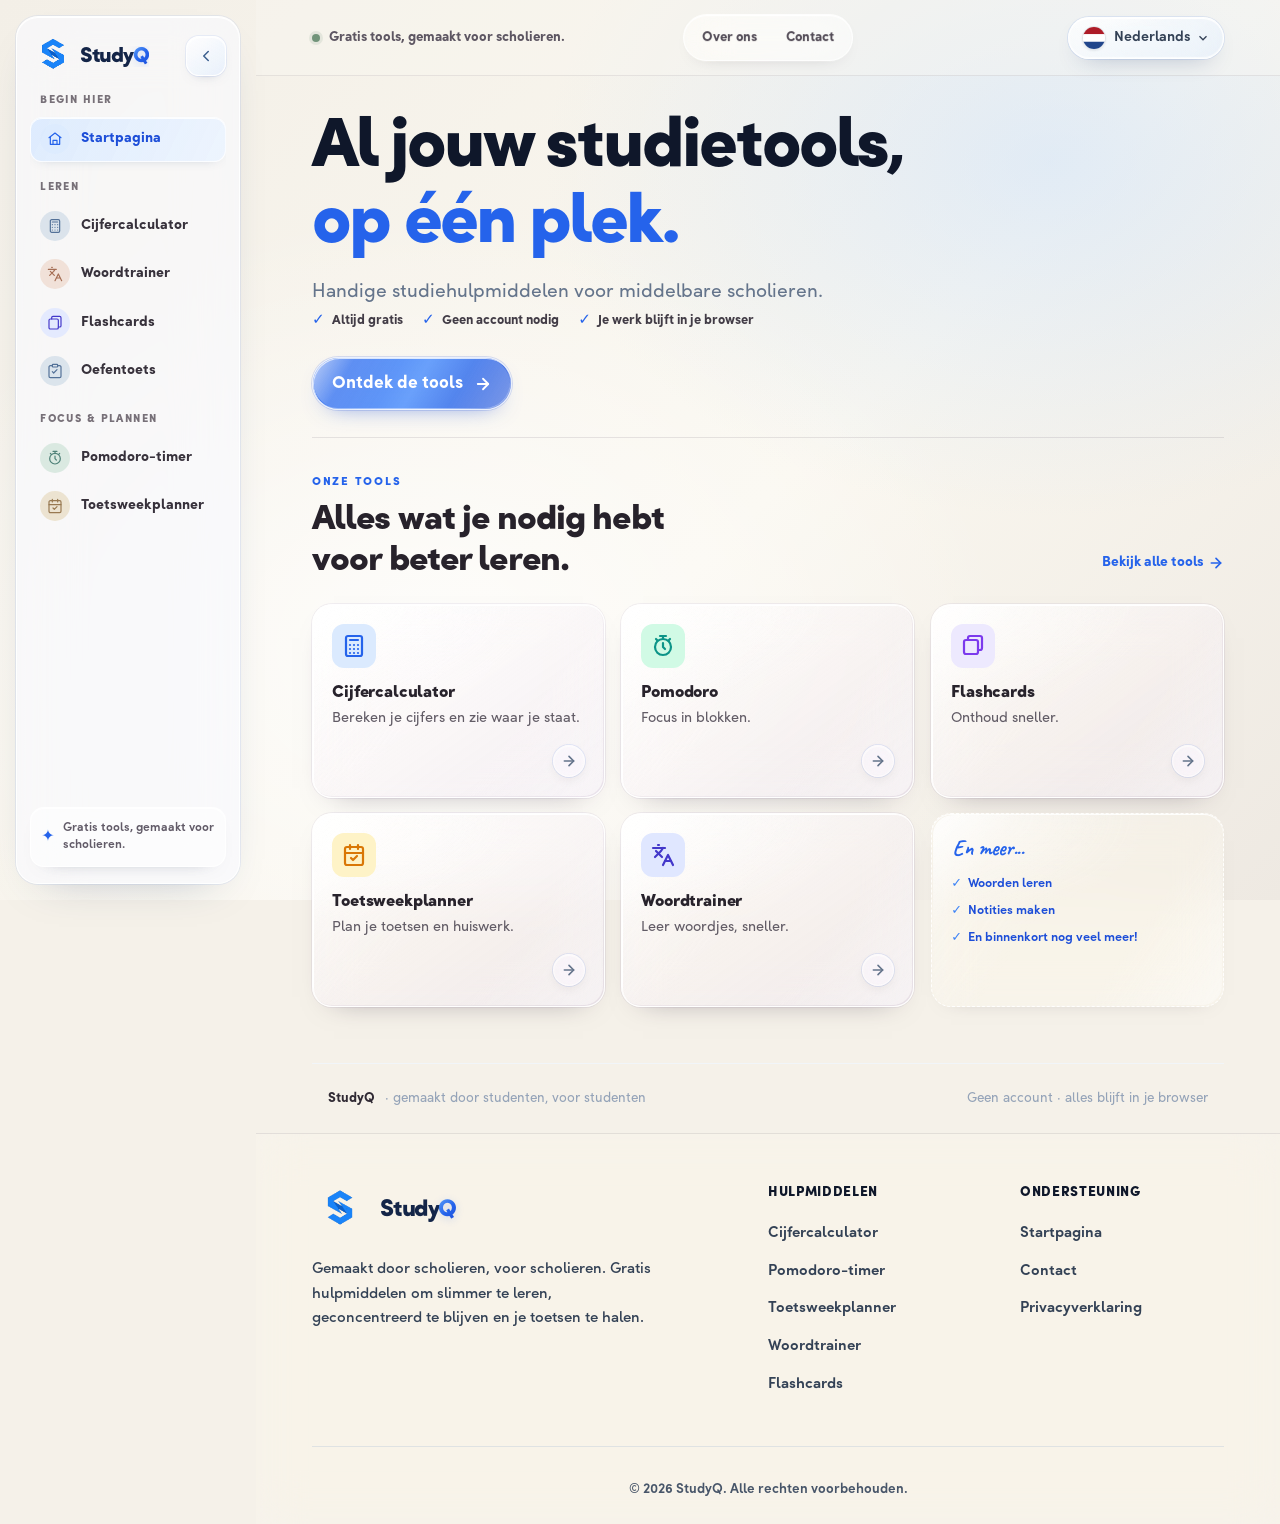
==== index.html @ 6595d3c1 "UI logo" ====
<!DOCTYPE html>
<html lang="nl">
<head>
  <script src="js/site-navigation-state.js?v=8"></script>
  <meta charset="UTF-8">
  <meta name="viewport" content="width=device-width, initial-scale=1.0">
  <title>Gratis studietools voor scholieren: cijfers, planning &amp; focus | StudyQ</title>
  <link rel="stylesheet" href="footer.css">
  <link rel="stylesheet" href="theme.css">
  <link rel="icon" type="image/png" href="favicon.png">
  <link rel="apple-touch-icon" href="favicon.png">
  <link rel="manifest" href="favicon_io/site.webmanifest">
  <meta name="description" content="Slimmer leren met gratis studietools voor middelbare scholieren: bereken je cijfers, maak een studieplanning, oefen woordjes en focus met de Pomodoro-timer.">
  <link rel="canonical" href="https://studyq-nu.vercel.app/">
  <meta property="og:type" content="website">
  <meta property="og:site_name" content="StudyQ">
  <meta property="og:title" content="Gratis studietools voor scholieren | StudyQ">
  <meta property="og:description" content="Bereken cijfers, plan toetsen, oefen woordjes en focus met gratis studietools voor middelbare scholieren.">
  <meta property="og:url" content="https://studyq-nu.vercel.app/">
  <meta property="og:image" content="https://studyq-nu.vercel.app/assets/homepage.png">
  <meta name="twitter:card" content="summary_large_image">
  <meta name="twitter:title" content="Gratis studietools voor scholieren | StudyQ">
  <meta name="twitter:description" content="Bereken cijfers, plan toetsen, oefen woordjes en focus met gratis studietools voor middelbare scholieren.">
  <meta name="twitter:image" content="https://studyq-nu.vercel.app/assets/homepage.png">
  <link rel="preconnect" href="https://fonts.googleapis.com">
  <link rel="preconnect" href="https://fonts.gstatic.com" crossorigin>
  <link href="https://fonts.googleapis.com/css2?family=Sofia+Pro:wght@400;500;600;700;800;900&family=Caveat:wght@500;600;700&display=swap" rel="stylesheet">
  <style>
    * { margin: 0; padding: 0; box-sizing: border-box; }

    :root {
      --blue-50:  #EFF6FF;
      --blue-100: #DBEAFE;
      --blue-200: #BFDBFE;
      --blue-500: #3B82F6;
      --blue-600: #2563EB;
      --blue-700: #1D4ED8;

      --teal-50:  #ECFDF5;
      --teal-100: #D1FAE5;
      --teal-600: #0D9488;

      --purple-50:  #F5F3FF;
      --purple-100: #EDE9FE;
      --purple-600: #7C3AED;

      --amber-50:  #FFFBEB;
      --amber-100: #FEF3C7;
      --amber-600: #D97706;
      
      --indigo-50: #EEF2FF;
      --indigo-100: #E0E7FF;
      --indigo-600: #4338CA;

      --slate-50:  #F8FAFC;
      --slate-100: #F1F5F9;
      --slate-200: #E2E8F0;
      --slate-300: #CBD5E1;
      --slate-400: #94A3B8;
      --slate-500: #64748B;
      --slate-600: #475569;
      --slate-700: #334155;
      --slate-800: #1E293B;
      --slate-900: #0F172A;

      --r-sm: 10px;
      --r-md: 14px;
      --r-lg: 20px;
      --r-xl: 28px;
      --r-2xl: 36px;
      --r-pill: 999px;

      --shadow-sm: 0 1px 2px rgba(15, 23, 42, 0.04), 0 1px 3px rgba(15, 23, 42, 0.06);
      --shadow-md: 0 4px 6px -1px rgba(15, 23, 42, 0.06), 0 2px 4px -1px rgba(15, 23, 42, 0.04);
      --shadow-lg: 0 10px 25px -5px rgba(15, 23, 42, 0.08), 0 4px 10px -4px rgba(15, 23, 42, 0.04);
      --shadow-xl: 0 25px 50px -12px rgba(15, 23, 42, 0.12);

      /* Enhanced Liquid Glass Variables */
      --glass-bg: rgba(255, 255, 255, 0.25);
      --glass-bg-hover: rgba(255, 255, 255, 0.45);
      --glass-border: rgba(255, 255, 255, 0.65);
      --glass-highlight: inset 0 1px 1.5px rgba(255, 255, 255, 1), inset 0 -1px 1px rgba(255, 255, 255, 0.5), inset 0 0 20px rgba(255, 255, 255, 0.15);
      --glass-shadow: 0 24px 48px -12px rgba(31, 38, 135, 0.15), 0 8px 16px -4px rgba(31, 38, 135, 0.08);
      --glass-blur: 24px;

      /* Edge definition that stays visible on light backgrounds */
      --glass-ring: 0 0 0 1px rgba(37, 99, 235, 0.10);
      --glass-ring-hover: 0 0 0 1px rgba(37, 99, 235, 0.20), 0 0 0 4px rgba(37, 99, 235, 0.06);
      /* Edge definition for dark/colored glass (blue CTA etc.) */
      --glass-ring-strong: 0 0 0 1px rgba(29, 78, 216, 0.28);
      --glass-ring-strong-hover: 0 0 0 1px rgba(29, 78, 216, 0.40), 0 0 0 4px rgba(37, 99, 235, 0.10);
      --glass-body:
        radial-gradient(130% 180% at 18% -60%, rgba(255,255,255,0.95) 0%, rgba(255,255,255,0.42) 34%, rgba(255,255,255,0) 60%),
        radial-gradient(120% 140% at 88% 120%, rgba(191,219,254,0.50) 0%, rgba(191,219,254,0) 55%),
        linear-gradient(150deg, rgba(255,255,255,0.58) 0%, rgba(239,246,255,0.36) 48%, rgba(219,234,254,0.50) 100%);
    }

    html { scroll-behavior: smooth; scroll-padding-top: 2rem; }

    /* Hidden SVG for Liquid Glass Filter */
    .liquid-glass-filter {
      position: absolute;
      width: 0;
      height: 0;
      overflow: hidden;
    }

    /* ---------- In-header navigation (Floating Glass Bar) ---------- */
    .top-nav {
      position: relative;
      display: flex;
      align-items: center;
      gap: 0.25rem;
      margin: 0 auto;
      z-index: 20;

      /* Glass Bar Styling */
      padding: 0.35rem;
      border-radius: var(--r-pill);
      isolation: isolate;
      background: var(--glass-body);
      backdrop-filter: blur(22px) saturate(200%) contrast(105%);
      -webkit-backdrop-filter: blur(22px) saturate(200%) contrast(105%);
      border: 1px solid rgba(255, 255, 255, 0.85);
      box-shadow:
        inset 0 1px 1px rgba(255, 255, 255, 1),
        inset 0 -1px 1px rgba(255, 255, 255, 0.7),
        inset 0 0 24px rgba(255, 255, 255, 0.45),
        0 10px 24px -10px rgba(31, 38, 135, 0.28),
        0 2px 6px -2px rgba(31, 38, 135, 0.10),
        var(--glass-ring);
    }

    /* Navigation Links & Drop Effect */
    .nav-link, .nav-dropbtn {
      position: relative;
      display: flex;
      align-items: center;
      gap: 0.4rem;
      color: var(--slate-700);
      font-size: 0.95rem;
      font-weight: 700;
      text-decoration: none;
      padding: 0.6rem 1.25rem;
      border-radius: var(--r-pill);
      border: none;
      background: transparent;
      font-family: inherit;
      cursor: pointer;
      transition: color 0.25s ease;
      z-index: 1;
    }

    /* The "Little Drop" Glass Effect */
    .nav-link::before, .nav-dropbtn::before {
      content: "";
      position: absolute;
      inset: 0;
      border-radius: var(--r-pill);
      background: var(--glass-bg-hover);
      backdrop-filter: blur(12px) saturate(180%);
      -webkit-backdrop-filter: blur(12px) saturate(180%);
      border: 1px solid rgba(255, 255, 255, 0.95);
      box-shadow:
        inset 0 1px 2px rgba(255, 255, 255, 1),
        0 0 0 1px rgba(37, 99, 235, 0.16),
        0 6px 16px -4px rgba(31, 38, 135, 0.14);
      opacity: 0;
      transform: scale(0.85);
      transition: opacity 0.3s ease, transform 0.3s cubic-bezier(0.34, 1.56, 0.64, 1);
      z-index: -1;
      pointer-events: none;
    }

    .nav-link:hover, .nav-dropbtn:hover, .nav-dropdown:hover .nav-dropbtn {
      color: var(--blue-700);
    }

    .nav-link:hover::before, .nav-dropbtn:hover::before, .nav-dropdown:hover .nav-dropbtn::before {
      opacity: 1;
      transform: scale(1);
    }

    .nav-dropbtn svg { width: 16px; height: 16px; transition: transform 0.2s ease; }
    .nav-dropdown:hover .nav-dropbtn svg { transform: rotate(180deg); }
    
    /* Glass Dropdown Menu */
    .nav-dropdown { position: relative; }
    
    /* Invisible bridge to cover the gap */
    .nav-dropdown::after {
      content: "";
      position: absolute;
      top: 100%;
      left: 0;
      width: 100%;
      height: 0.5rem;
      background: transparent;
      pointer-events: auto;
    }

    .nav-dropdown-content {
      position: absolute;
      top: 100%;
      left: 50%;
      z-index: 10000;
      display: flex;
      flex-direction: column;
      gap: 0.25rem;
      min-width: 200px;
      padding: 0.5rem;
      margin-top: 0;
      border: 1px solid var(--glass-border);
      border-radius: 20px;
      background: var(--glass-bg);
      backdrop-filter: blur(var(--glass-blur)) saturate(180%);
      -webkit-backdrop-filter: blur(var(--glass-blur)) saturate(180%);
      box-shadow: var(--glass-highlight), var(--glass-shadow), var(--glass-ring);
      opacity: 0;
      visibility: hidden;
      pointer-events: none;
      transform: translate(-50%, 0);
      transition: opacity 0.2s ease, visibility 0.2s ease;
    }
    .nav-dropdown:hover .nav-dropdown-content,
    .nav-dropdown:focus-within .nav-dropdown-content {
      opacity: 1;
      visibility: visible;
      pointer-events: auto;
    }
    .nav-dropdown-content a {
      position: relative;
      padding: 0.7rem 1rem;
      border-radius: var(--r-pill);
      color: var(--slate-700);
      font-size: 0.9rem;
      font-weight: 600;
      text-decoration: none;
      transition: color 0.25s ease;
      z-index: 1;
    }
    .nav-dropdown-content a::before {
      content: "";
      position: absolute;
      inset: 0;
      border-radius: var(--r-pill);
      background: var(--glass-bg-hover);
      backdrop-filter: blur(12px) saturate(180%);
      -webkit-backdrop-filter: blur(12px) saturate(180%);
      border: 1px solid rgba(255, 255, 255, 0.95);
      box-shadow:
        inset 0 1px 2px rgba(255, 255, 255, 1),
        0 0 0 1px rgba(37, 99, 235, 0.16),
        0 6px 16px -4px rgba(31, 38, 135, 0.14);
      opacity: 0;
      transform: scale(0.85);
      transition: opacity 0.3s ease, transform 0.3s cubic-bezier(0.34, 1.56, 0.64, 1);
      z-index: -1;
      pointer-events: none;
    }
    .nav-dropdown-content a:hover,
    .nav-dropdown-content a:focus-visible {
      color: var(--blue-600);
    }
    .nav-dropdown-content a:hover::before,
    .nav-dropdown-content a:focus-visible::before {
      opacity: 1;
      transform: scale(1);
    }
    @media (max-width: 768px) {
      .top-nav { display: none; }
    }

    body {
      font-family: 'Sofia Pro', system-ui, -apple-system, 'Segoe UI', Roboto, sans-serif;
      background: #F5F8FE;
      color: var(--slate-900);
      line-height: 1.6;
      -webkit-font-smoothing: antialiased;
      font-feature-settings: "cv11", "ss01";
      min-height: 100vh;
      padding: 1.25rem;
      position: relative;
      overflow-x: hidden;
    }

    .shell {
      max-width: 1320px;
      margin: 0 auto 3rem;
      position: relative;
      z-index: 1;
    }

    .page {
      background: #FFFFFF;
      border: 1px solid var(--slate-200);
      border-radius: var(--r-2xl);
      box-shadow: var(--shadow-xl);
      overflow: hidden;
      position: relative;
    }

    /* ---------- Header ---------- */
    .top-bar {
      display: flex;
      align-items: center;
      justify-content: space-between;
      gap: 1.5rem;
      padding: 1.25rem 2.5rem;
      flex-wrap: wrap;
      position: relative;
      z-index: 10;
      min-height: 72px;
    }
    .page > header.top-bar { z-index: 50; }

    /* Logo stays completely opaque and crisp */
    .brand {
      display: inline-flex;
      align-items: center;
      gap: 0.35rem;
      font-weight: 800;
      font-size: 1.35rem;
      letter-spacing: -0.03em;
      color: var(--slate-900);
      text-decoration: none;
      flex-shrink: 0;
      min-width: 0;
      order: 0;
    }
    .brand-mark {
      width: 56px;
      height: 56px;
      background: transparent;
      border: none;
      border-radius: 0;
      color: #fff;
      display: inline-flex;
      align-items: center;
      justify-content: center;
      box-shadow: none;
      overflow: visible;
      flex-shrink: 0;
      transform: none;
      transition: none;
      animation: none;
      margin-right: -10px;
    }
    .brand-mark img {
      display: block;
      width: 100%;
      height: 100%;
      object-fit: contain;
      object-position: center;
      pointer-events: none;
      user-select: none;
      transform: scale(2);
      transform-origin: center center;
      transition:
        transform 0.45s cubic-bezier(0.16, 1, 0.3, 1),
        filter 0.45s cubic-bezier(0.16, 1, 0.3, 1);
      will-change: transform;
      backface-visibility: hidden;
    }
    .brand:hover .brand-mark img {
      transform: scale(2.15) rotate(-6deg);
      filter: drop-shadow(0 6px 14px rgba(37, 99, 235, 0.35));
    }
    .brand:active .brand-mark img {
      transform: scale(2.08) rotate(-3deg);
      transition-duration: 0.16s;
    }
    .brand-name {
      color: var(--slate-900);
      white-space: nowrap;
      overflow: hidden;
      text-overflow: ellipsis;
    }
    .brand-name span { color: var(--blue-600); }

    /* Language Switcher — liquid glass */
    .language-switcher {
      position: relative;
      display: inline-flex;
      align-items: center;
      gap: 0.5rem;
      padding: 0.55rem 0.95rem 0.55rem 1.05rem;
      border-radius: var(--r-pill);
      color: var(--slate-700);
      cursor: pointer;
      font-weight: 600;
      font-size: 0.9rem;
      flex-shrink: 0;
      order: 3;
      z-index: 1;
      isolation: isolate;
      overflow: hidden;

      background: var(--glass-body);
      backdrop-filter: blur(22px) saturate(200%) contrast(105%);
      -webkit-backdrop-filter: blur(22px) saturate(200%) contrast(105%);
      border: 1px solid rgba(255, 255, 255, 0.85);
      box-shadow:
        inset 0 1px 1px rgba(255, 255, 255, 1),
        inset 0 -1px 1px rgba(255, 255, 255, 0.7),
        inset 0 0 24px rgba(255, 255, 255, 0.45),
        inset 0 -8px 16px -8px rgba(37, 99, 235, 0.18),
        0 10px 24px -10px rgba(31, 38, 135, 0.30),
        0 2px 6px -2px rgba(31, 38, 135, 0.12),
        var(--glass-ring);
      transition:
        transform 0.3s cubic-bezier(0.34, 1.56, 0.64, 1),
        box-shadow 0.3s ease,
        border-color 0.3s ease,
        color 0.25s ease;
    }

    /* travelling specular sheen — the "liquid" part */
    .language-switcher::after {
      content: "";
      position: absolute;
      inset: -50% -25%;
      z-index: -1;
      border-radius: inherit;
      background: linear-gradient(115deg,
        rgba(255,255,255,0) 36%,
        rgba(255,255,255,0.65) 48%,
        rgba(255,255,255,0) 60%);
      transform: translateX(-55%);
      opacity: 0;
      pointer-events: none;
      transition: opacity 0.35s ease, transform 0.85s cubic-bezier(0.22, 1, 0.36, 1);
    }

    .language-switcher:hover,
    .language-switcher:focus-within {
      color: var(--blue-700);
      transform: translateY(-1px) scale(1.015);
      border-color: rgba(255, 255, 255, 1);
      box-shadow:
        inset 0 1px 1.5px rgba(255, 255, 255, 1),
        inset 0 -1px 1px rgba(255, 255, 255, 0.8),
        inset 0 0 28px rgba(255, 255, 255, 0.6),
        inset 0 -10px 18px -8px rgba(37, 99, 235, 0.22),
        0 16px 32px -12px rgba(31, 38, 135, 0.35),
        0 4px 10px -2px rgba(31, 38, 135, 0.14),
        var(--glass-ring-hover);
    }

    .language-switcher:hover::after,
    .language-switcher:focus-within::after {
      opacity: 1;
      transform: translateX(55%);
    }

    .language-switcher svg { width: 16px; height: 16px; stroke-width: 2.2; flex-shrink: 0; }
    .language-switcher .chevron { width: 14px; height: 14px; }
    .language-switcher span { pointer-events: none; white-space: nowrap; }
    .language-switcher select {
      position: absolute;
      inset: 0;
      width: 100%;
      height: 100%;
      opacity: 0;
      appearance: none;
      border: 0;
      background: transparent;
      cursor: pointer;
      font: inherit;
      z-index: 2;
    }

    /* Tablet */
    @media (max-width: 900px) {
      .top-bar { padding: 1rem 1.5rem; }
      .brand-mark { width: 50px; height: 50px; }
      .brand { gap: 0.3rem; }
      .brand-mark { margin-right: -8px; }
    }

    /* Phone */
    @media (max-width: 560px) {
      .top-bar { padding: 0.9rem 1.1rem; gap: 0.5rem; }
      .brand { font-size: 1.1rem; gap: 0.25rem; }
      .brand-mark { width: 44px; height: 44px; margin-right: -6px; }
      .language-switcher { padding: 0.5rem 0.75rem; font-size: 0.85rem; }
    }

    /* ---------- HERO ---------- */
    .hero {
      position: relative;
      padding: 2.5rem 4rem 3rem; 
      overflow: hidden;
      background: transparent;
    }

    .hero-inner {
      position: relative;
      z-index: 1;
      display: grid;
      grid-template-columns: minmax(0, 0.9fr) minmax(0, 1.1fr);
      gap: 1rem;
      align-items: center;
    }

    .hero-content { max-width: 620px; min-width: 0; position: relative; z-index: 2; }
    .hero-visual { min-width: 0; }

    .hero-annotation-left {
      font-family: 'Caveat', cursive;
      font-size: 1.45rem;
      font-weight: 600;
      color: var(--blue-600);
      line-height: 1.15;
      margin-bottom: 1rem;
      display: flex;
      align-items: flex-start;
      gap: 0.6rem;
    }
    .hero-annotation-left .arrow {
      width: 32px;
      height: 32px;
      stroke: var(--blue-600);
      stroke-width: 2;
      fill: none;
      margin-top: 0.2rem;
      flex-shrink: 0;
    }

    .hero h1 {
      font-size: clamp(2.5rem, 4.5vw, 3.8rem);
      font-weight: 900;
      line-height: 1.05;
      letter-spacing: -0.045em;
      color: var(--slate-900);
      margin-bottom: 1.2rem;
    }
    .hero h1 .line { display: block; }
    .hero h1 .accent { color: var(--blue-600); }

    .hero-subtitle {
      font-size: 1.1rem;
      color: var(--slate-500);
      font-weight: 500;
      max-width: 480px;
      margin-bottom: 2rem;
      line-height: 1.5;
    }

    /* Hero CTA Glass */
    .hero-cta {
      display: inline-flex;
      align-items: center;
      gap: 0.6rem;
      background: rgba(37, 99, 235, 0.8);
      backdrop-filter: blur(var(--glass-blur)) saturate(180%);
      -webkit-backdrop-filter: blur(var(--glass-blur)) saturate(180%);
      color: #fff;
      font-weight: 700;
      font-size: 1.05rem;
      padding: 0.9rem 1.8rem;
      border-radius: var(--r-pill);
      text-decoration: none;
      border: 1px solid rgba(255, 255, 255, 0.5);
      cursor: pointer;
      box-shadow:
        inset 0 1px 1px rgba(255, 255, 255, 0.6),
        0 8px 24px rgba(37, 99, 235, 0.3),
        var(--glass-ring-strong);
      transition: all 0.2s ease;
      font-family: inherit;
    }
    .hero-cta:hover {
      background: rgba(29, 78, 216, 0.95);
      transform: translateY(-2px);
      box-shadow:
        inset 0 1px 1px rgba(255, 255, 255, 0.7),
        0 12px 32px rgba(37, 99, 235, 0.4),
        var(--glass-ring-strong-hover);
    }
    .hero-cta svg { width: 18px; height: 18px; stroke-width: 2.4; }

    /* Hero Visual (Laptop Image & Floating Cards) */
    .hero-visual {
      position: relative;
      display: flex;
      justify-content: center;
      align-items: center;
      min-height: 640px;
      z-index: 1;
    }

    /* Main Illustration - Untouched */
    .hero-main-image {
      position: relative;
      z-index: 1;
      width: 140%;
      max-width: 1000px;
      height: auto;
      object-fit: contain;
      filter: drop-shadow(0 30px 60px rgba(37,99,235,0.15));
    }

    /* Floating Cards Animation */
    @keyframes floatCard {
      0%, 100% { transform: translateY(0); }
      50% { transform: translateY(-12px); }
    }

    .float-wrapper {
      position: absolute;
      z-index: 5;
      animation: floatCard 6s ease-in-out infinite;
      will-change: transform;
    }
    
    .float-wrapper.calc { animation-delay: 0s; left: 2%; top: 0%; }
    .float-wrapper.word { animation-delay: 1.5s; left: -12%; top: 45%; }
    .float-wrapper.pomo { animation-delay: 3s; right: -10%; top: 12%; }
    .float-wrapper.cards { animation-delay: 4.5s; right: -10%; top: 48%; }
    .float-wrapper.planner { animation-delay: 6s; right: 5%; bottom: 8%; }

    /* FLOATING CARDS: Liquid Glass Effect */
    .hero-tool-float {
      position: relative;
      padding: 1rem 1.5rem;
      min-width: 240px;
      border: 1px solid var(--glass-border);
      border-radius: 24px;
      background: var(--glass-bg);
      backdrop-filter: blur(var(--glass-blur)) saturate(180%);
      -webkit-backdrop-filter: blur(var(--glass-blur)) saturate(180%);
      --glow-color: transparent;
      box-shadow: 
        0 0 30px var(--glow-color),
        var(--glass-highlight), 
        var(--glass-shadow), 
        var(--glass-ring);
      color: var(--slate-900);
      font-size: 1.05rem;
      font-weight: 700;
      display: flex;
      align-items: center;
      gap: 0.85rem;
      transition: transform 0.4s cubic-bezier(0.34, 1.56, 0.64, 1), box-shadow 0.4s ease, background 0.4s ease;
    }

    .float-wrapper:hover .hero-tool-float {
      transform: translateY(-8px) scale(1.02);
      background: var(--glass-bg-hover);
      box-shadow:
        0 0 50px var(--glow-color),
        inset 0 1px 1.5px rgba(255, 255, 255, 1),
        0 24px 48px rgba(31, 38, 135, 0.2),
        0 8px 20px rgba(31, 38, 135, 0.1),
        var(--glass-ring-hover);
    }

    .hero-tool-float .icon-box {
      width: 46px; height: 46px;
      border-radius: 14px;
      display: flex; align-items: center; justify-content: center;
      flex-shrink: 0;
    }
    .hero-tool-float .icon-box svg { width: 24px; height: 24px; }
    
    .hero-tool-float .text-wrap { display: flex; flex-direction: column; min-width: 0; }
    .hero-tool-float small { display:block; margin-top:.2rem; color:var(--slate-500); font-size:.85rem; font-weight:500; line-height: 1.2; }

    .hero-tool-float.calc { --glow-color: rgba(59, 130, 246, 0.35); }
    .hero-tool-float.word { --glow-color: rgba(67, 56, 202, 0.35); }
    .hero-tool-float.pomo { --glow-color: rgba(13, 148, 136, 0.35); }
    .hero-tool-float.cards { --glow-color: rgba(124, 58, 237, 0.35); }
    .hero-tool-float.planner { --glow-color: rgba(217, 119, 6, 0.35); }

    .hero-tool-float.calc .icon-box { background: var(--blue-100); color: var(--blue-600); }
    .hero-tool-float.word .icon-box { background: var(--indigo-100); color: var(--indigo-600); }
    .hero-tool-float.pomo .icon-box { background: var(--teal-100); color: var(--teal-600); }
    .hero-tool-float.cards .icon-box { background: var(--purple-100); color: var(--purple-600); }
    .hero-tool-float.planner .icon-box { background: var(--amber-100); color: var(--amber-600); }

    /* Decorative lines */
    .deco-lines {
      position: absolute;
      z-index: 2;
    }
    .deco-lines.top-left {
      top: 2%;
      left: 2%;
      width: 40px; height: 40px;
    }
    .deco-lines.bottom-right {
      bottom: 8%;
      right: -2%;
      width: 40px; height: 40px;
    }

    .hero-annotation-right {
      position: absolute;
      top: -6%;
      right: 22%;
      font-family: 'Caveat', cursive;
      font-size: 1.4rem;
      font-weight: 600;
      color: var(--blue-600);
      line-height: 1.15;
      text-align: center;
      transform: rotate(-3deg);
      pointer-events: none;
      z-index: 3;
    }
    .hero-annotation-right .swipe {
      display: block;
      width: 40px;
      height: 16px;
      stroke: var(--blue-600);
      stroke-width: 2;
      fill: none;
      margin: 0.2rem auto 0;
    }

    /* ---------- Tools Section ---------- */
    .tools-section {
      padding: 2.5rem 4rem 3rem;
      position: relative;
    }
    .tools-section::before {
      content: "";
      position: absolute;
      top: 0; left: 4rem; right: 4rem;
      height: 1px;
      background: var(--slate-100);
    }

    .section-head {
      display: flex;
      align-items: flex-end;
      justify-content: space-between;
      margin-bottom: 2rem;
    }
    .section-title-wrap { max-width: 560px; }
    
    .eyebrow {
      display: inline-block;
      font-size: 0.85rem;
      font-weight: 800;
      letter-spacing: 0.08em;
      text-transform: uppercase;
      color: var(--blue-600);
      margin-bottom: 0.6rem;
    }
    .section-head h2 {
      font-size: clamp(1.8rem, 3.5vw, 2.5rem);
      font-weight: 800;
      line-height: 1.15;
      letter-spacing: -0.035em;
      color: var(--slate-900);
    }
    
    .view-all-link {
      font-size: 0.95rem;
      font-weight: 700;
      color: var(--blue-600);
      text-decoration: none;
      display: inline-flex;
      align-items: center;
      gap: 0.25rem;
      margin-bottom: 0.5rem;
      transition: transform 0.2s ease;
    }
    .view-all-link:hover { transform: translateX(4px); }

    /* Tool Grid Cards Glass */
    .tool-grid {
      display: grid;
      grid-template-columns: repeat(6, 1fr);
      gap: 1.25rem;
    }

    .tool-card {
      background: var(--glass-bg);
      border: 1px solid var(--glass-border);
      border-radius: var(--r-lg);
      padding: 1.25rem 1.15rem;
      display: flex;
      flex-direction: column;
      text-decoration: none;
      color: inherit;
      transition: all 0.25s ease;
      box-shadow: var(--glass-highlight), var(--glass-shadow), var(--glass-ring);
      min-height: 180px;
      outline: none;
      backdrop-filter: blur(var(--glass-blur)) saturate(180%);
      -webkit-backdrop-filter: blur(var(--glass-blur)) saturate(180%);
    }
    .tool-card:hover, .tool-card:focus-visible {
      transform: translateY(-4px);
      border-color: rgba(255, 255, 255, 1);
      background: var(--glass-bg-hover);
      box-shadow:
        inset 0 1px 1.5px rgba(255, 255, 255, 1),
        var(--shadow-lg),
        var(--glass-ring-hover);
    }

    /* Liquid lens finish, limited to the homepage tools chooser and its CTA. */
    .tool-grid .tool-card {
      position: relative;
      isolation: isolate;
      overflow: hidden;
      background: linear-gradient(145deg, rgba(255,255,255,.53), rgba(239,246,255,.27) 52%, rgba(219,234,254,.4)) !important;
      border: 1px solid rgba(255,255,255,.99);
      -webkit-backdrop-filter: blur(30px) saturate(230%) contrast(112%);
      backdrop-filter: blur(30px) saturate(230%) contrast(112%);
      box-shadow: inset 2px -2px 1px -1px rgba(255,255,255,1), inset -2px 2px 1px -1px rgba(255,255,255,.98), inset 6px -6px 1px -6px rgba(255,255,255,.84), inset -6px 6px 1px -6px rgba(255,255,255,.84), inset 0 0 2px rgba(31,58,110,.16), 0 14px 30px -16px rgba(31,58,110,.32), 0 0 0 1px rgba(37,99,235,.12);
      transition: transform .42s cubic-bezier(.22, 1, .36, 1), box-shadow .42s cubic-bezier(.22, 1, .36, 1), border-color .32s ease !important;
    }
    .tool-grid .tool-card::before {
      content: "";
      position: absolute;
      z-index: 0;
      inset: 1px;
      border-radius: inherit;
      pointer-events: none;
      background: linear-gradient(125deg, rgba(255,255,255,.88), rgba(255,255,255,.12) 18%, transparent 34%, transparent 68%, rgba(255,255,255,.62)), radial-gradient(120% 100% at 10% 0%, rgba(255,255,255,.62), transparent 50%);
    }
    .tool-grid .tool-card > * { position: relative; z-index: 1; }
    .tool-grid .tool-card:hover, .tool-grid .tool-card:focus-visible {
      transform: translateY(-4px) scale(1.012);
      border-color: rgba(255,255,255,1);
      box-shadow: inset 2px -2px 1px -1px #fff, inset -2px 2px 1px -1px #fff, inset 6px -6px 1px -6px rgba(255,255,255,.98), inset -6px 6px 1px -6px rgba(255,255,255,.98), 0 24px 40px -18px rgba(31,58,110,.42), 0 0 0 1px rgba(37,99,235,.2), 0 0 34px -10px rgba(96,165,250,.4);
    }
    .hero-cta {
      position: relative;
      isolation: isolate;
      overflow: hidden;
      background: linear-gradient(120deg, rgba(37,99,235,.88), rgba(64,135,255,.74) 52%, rgba(29,78,216,.9));
      -webkit-backdrop-filter: blur(20px) saturate(210%);
      backdrop-filter: blur(20px) saturate(210%);
      border: 1px solid rgba(255,255,255,.72);
      box-shadow: inset 2px -2px 1px -1px rgba(255,255,255,.78), inset -2px 2px 1px -1px rgba(255,255,255,.68), inset 0 0 0 1px rgba(255,255,255,.12), 0 12px 26px -10px rgba(37,99,235,.42), 0 0 0 1px rgba(29,78,216,.18);
      transition: transform .38s cubic-bezier(.22, 1, .36, 1), box-shadow .38s cubic-bezier(.22, 1, .36, 1), background .38s ease;
    }
    .hero-cta::before {
      content: "";
      position: absolute;
      z-index: 0;
      inset: 1px;
      border-radius: inherit;
      pointer-events: none;
      background: linear-gradient(120deg, rgba(255,255,255,.72), rgba(255,255,255,.12) 18%, transparent 40%, transparent 72%, rgba(255,255,255,.4));
      opacity: .9;
    }
    .hero-cta > * { position: relative; z-index: 1; }
    .hero-cta:hover {
      transform: none;
      background: linear-gradient(120deg, rgba(48,112,240,.92), rgba(78,147,255,.82) 52%, rgba(38,91,226,.94));
      box-shadow: inset 2px -2px 1px -1px rgba(255,255,255,.98), inset -2px 2px 1px -1px rgba(255,255,255,.92), 0 14px 30px -10px rgba(37,99,235,.48), 0 0 28px -8px rgba(96,165,250,.44);
    }

    .tool-icon {
      width: 44px;
      height: 44px;
      border-radius: 12px;
      display: inline-flex;
      align-items: center;
      justify-content: center;
      margin-bottom: 0.85rem;
    }
    .tool-icon svg { width: 24px; height: 24px; stroke-width: 2.2; }

    .tool-card.blue .tool-icon { background: var(--blue-100); color: var(--blue-600); }
    .tool-card.teal .tool-icon { background: var(--teal-100); color: var(--teal-600); }
    .tool-card.purple .tool-icon { background: var(--purple-100); color: var(--purple-600); }
    .tool-card.amber .tool-icon { background: var(--amber-100); color: var(--amber-600); }
    .tool-card.rose .tool-icon { background: #FFE4E6; color: #E11D48; }
    .tool-card.indigo .tool-icon { background: var(--indigo-100); color: var(--indigo-600); }

    .tool-card h3 {
      font-size: 0.95rem;
      font-weight: 800;
      letter-spacing: -0.01em;
      color: var(--slate-900);
      margin-bottom: 0.35rem;
      line-height: 1.3;
    }
    .tool-card p {
      font-size: 0.8rem;
      color: var(--slate-500);
      line-height: 1.4;
      margin-bottom: 1rem;
    }

    .tool-footer {
      margin-top: auto;
      display: flex;
      align-items: center;
      justify-content: flex-end;
    }

    /* Tool Arrow Glass */
    .tool-arrow {
      width: 32px;
      height: 32px;
      border-radius: 50%;
      display: flex;
      align-items: center;
      justify-content: center;
      color: var(--slate-500);
      background: rgba(255, 255, 255, 0.3);
      backdrop-filter: blur(8px) saturate(180%);
      -webkit-backdrop-filter: blur(8px) saturate(180%);
      border: 1px solid rgba(255, 255, 255, 0.5);
      box-shadow:
        inset 0 1px 1px rgba(255, 255, 255, 0.6),
        0 4px 10px rgba(0,0,0,0.05),
        var(--glass-ring);
      transition: all 0.3s cubic-bezier(0.34, 1.56, 0.64, 1);
    }
    .tool-arrow svg { width: 16px; height: 16px; stroke-width: 2.4; }
    
    .tool-card.blue:hover .tool-arrow { color: var(--blue-600); background: rgba(255,255,255,0.9); transform: translateX(3px); }
    .tool-card.teal:hover .tool-arrow { color: var(--teal-600); background: rgba(255,255,255,0.9); transform: translateX(3px); }
    .tool-card.purple:hover .tool-arrow { color: var(--purple-600); background: rgba(255,255,255,0.9); transform: translateX(3px); }
    .tool-card.amber:hover .tool-arrow { color: var(--amber-600); background: rgba(255,255,255,0.9); transform: translateX(3px); }
    .tool-card.rose:hover .tool-arrow { color: #E11D48; background: rgba(255,255,255,0.9); transform: translateX(3px); }
    .tool-card.indigo:hover .tool-arrow { color: var(--indigo-600); background: rgba(255,255,255,0.9); transform: translateX(3px); }

    /* "And More" Card */
    .tool-card.more-card {
      background: rgba(239, 246, 255, 0.5);
      border-color: rgba(191, 219, 254, 0.7);
      justify-content: flex-start;
    }
    .tool-card.more-card h3 {
      font-family: 'Caveat', cursive;
      font-size: 1.4rem;
      color: var(--blue-600);
      margin-bottom: 0.75rem;
      display: flex;
      align-items: center;
      justify-content: space-between;
    }
    .more-list {
      list-style: none;
      display: flex;
      flex-direction: column;
      gap: 0.4rem;
    }
    .more-list li {
      font-size: 0.8rem;
      color: var(--blue-700);
      font-weight: 600;
      display: flex;
      align-items: flex-start;
      gap: 0.4rem;
    }
    .more-list li::before {
      content: "✓";
      color: var(--blue-500);
      font-weight: 800;
    }

    /* ---------- Footer ---------- */
    .footer {
      padding: 1.25rem 2.5rem;
      border-top: 1px solid var(--slate-100);
      display: flex;
      align-items: center;
      justify-content: space-between;
      flex-wrap: wrap;
      gap: 1rem;
      font-size: 0.85rem;
      color: var(--slate-500);
    }
    .footer-left { display: inline-flex; align-items: center; gap: 0.6rem; }
    .footer-left strong { color: var(--slate-700); font-weight: 700; }
    .footer-right { display: inline-flex; align-items: center; gap: 1.25rem; }

    /* FOOTER LINKS: Pill Hover Effect */
    .footer-right a {
      position: relative;
      color: var(--slate-500);
      text-decoration: none;
      font-weight: 600;
      padding: 0.3rem 0.6rem;
      border-radius: var(--r-pill);
      transition: color 0.25s ease;
      z-index: 1;
    }
    .footer-right a::before {
      content: "";
      position: absolute;
      inset: 0;
      border-radius: var(--r-pill);
      background: var(--glass-bg-hover);
      backdrop-filter: blur(8px) saturate(180%);
      -webkit-backdrop-filter: blur(8px) saturate(180%);
      border: 1px solid rgba(255, 255, 255, 0.95);
      box-shadow:
        inset 0 1px 2px rgba(255, 255, 255, 1),
        0 0 0 1px rgba(37, 99, 235, 0.16),
        0 4px 12px rgba(31, 38, 135, 0.10);
      opacity: 0;
      transform: scale(0.85);
      transition: opacity 0.3s ease, transform 0.3s cubic-bezier(0.34, 1.56, 0.64, 1);
      z-index: -1;
      pointer-events: none;
    }
    .footer-right a:hover {
      color: var(--blue-700);
    }
    .footer-right a:hover::before {
      opacity: 1;
      transform: scale(1);
    }

    /* GLOBAL FOOTER: Pill hover effect for links */
    .site-footer .footer-col a {
      position: relative;
      display: inline-block;
      width: fit-content;
      transition: color 0.25s ease;
      z-index: 1;
    }
    .site-footer .footer-col a::before {
      content: "";
      position: absolute;
      inset: -0.35rem -0.85rem;
      border-radius: var(--r-pill);
      background: var(--glass-bg-hover);
      backdrop-filter: blur(12px) saturate(180%);
      -webkit-backdrop-filter: blur(12px) saturate(180%);
      border: 1px solid rgba(255, 255, 255, 0.95);
      box-shadow:
        inset 0 1px 2px rgba(255, 255, 255, 1),
        0 0 0 1px rgba(37, 99, 235, 0.16),
        0 6px 16px -4px rgba(31, 38, 135, 0.14);
      opacity: 0;
      transform: scale(0.85);
      transition: opacity 0.3s ease, transform 0.3s cubic-bezier(0.34, 1.56, 0.64, 1);
      z-index: -1;
      pointer-events: none;
    }
    .site-footer .footer-col a:hover::before,
    .site-footer .footer-col a:focus-visible::before {
      opacity: 1;
      transform: scale(1);
    }

    /* Decorative Background Elements */
    .page { position: relative; overflow: hidden; }
    .page-decor { position: absolute; inset: 0; pointer-events: none; z-index: 0; overflow: hidden; }
    .page > *:not(.page-decor) { position: relative; z-index: 1; }
    
    .deco { position: absolute; pointer-events: none; display: block; }
    .deco-circle { top: -240px; left: -180px; width: 520px; height: 520px; border-radius: 50%; background: #EAF2FE; }
    .deco-yellow-top { top: -70px; right: -80px; width: 220px; height: 220px; background: #FEF3C7; border-radius: 60% 0 60% 60% / 60% 0 60% 60%; }
    .deco-blue-left { top: 680px; left: -100px; width: 240px; height: 240px; background: #DBEAFE; border-radius: 0 60% 60% 0 / 0 60% 60% 0; }
    
    .deco-dot-yellow { width: 12px; height: 12px; background: #FCD34D; border-radius: 3px; transform: rotate(45deg); }
    .deco-dot-yellow.one { top: 340px; right: 6%; }
    .deco-dot-teal { width: 26px; height: 12px; background: #A7F3D0; border-radius: 999px; }
    .deco-dot-teal.one { top: 120px; right: 34%; transform: rotate(-30deg); }
    .deco-squiggle { width: 60px; height: 12px; color: #A7F3D0; opacity: 0.7; }
    .deco-squiggle.one { top: 880px; right: 8%; }
    .deco-star { width: 16px; height: 16px; color: #FCD34D; }
    .deco-star.one { top: 420px; left: 42%; transform: rotate(15deg); }

    /* Orbiting Glow */
    .shell { position: relative; isolation: isolate; }
    .shell::before {
      content: ""; position: absolute; top: 0; left: 0; width: 85vmin; height: 85vmin; max-width: 900px; max-height: 900px;
      border-radius: 50%;
      background: radial-gradient(circle at 50% 50%, rgba(96, 165, 250, 0.32) 0%, rgba(147, 197, 253, 0.22) 20%, rgba(191, 219, 254, 0.14) 40%, rgba(219, 234, 254, 0.07) 60%, rgba(239, 246, 255, 0.03) 80%, transparent 100%);
      pointer-events: none; z-index: -1;
      offset-path: rect(0 100% 100% 0 round 40px); offset-anchor: center; offset-rotate: 0deg; offset-distance: 0%;
      animation: blobOrbit 30s linear infinite;
    }
    @keyframes blobOrbit {
      0% { offset-distance: 0%; opacity: 0.65; }
      25% { offset-distance: 25%; opacity: 0.85; }
      50% { offset-distance: 50%; opacity: 0.70; }
      75% { offset-distance: 75%; opacity: 0.85; }
      100% { offset-distance: 100%; opacity: 0.65; }
    }

    @media (max-width: 1080px) {
      .hero-inner { grid-template-columns: 1fr; gap: 2rem; }
      .hero-visual { min-height: 580px; }
      .hero-main-image { width: 100%; max-width: 760px; }
      .tool-grid { grid-template-columns: repeat(3, 1fr); }
      .section-head { flex-direction: column; align-items: flex-start; gap: 1rem; }
      .float-wrapper.calc { left: 3%; top: 0%; }
      .float-wrapper.word { left: -12%; top: 42%; }
      .float-wrapper.pomo { right: 3%; top: 15%; }
      .float-wrapper.cards { right: -12%; top: 48%; }
      .float-wrapper.planner { right: 8%; bottom: 8%; }
    }
    @media (max-width: 720px) {
      body { padding: 0.75rem; }
      .page { border-radius: var(--r-xl); }
      .hero { padding: 2rem 1.5rem 2rem; }
      .hero h1 { font-size: 2.2rem; }
      .hero-annotation-right { display: none; }
      .hero-visual { min-height: 420px; margin-top: 1rem; }
      .hero-main-image { max-width: 100%; }
      .hero-tool-float { min-width: 165px; padding: 0.7rem 0.9rem; font-size: 0.85rem; gap: 0.55rem; border-radius: 18px; }
      .hero-tool-float .icon-box { width: 32px; height: 32px; border-radius: 10px; }
      .hero-tool-float .icon-box svg { width: 18px; height: 18px; }
      .hero-tool-float small { display: none; }
      
      .float-wrapper.calc { left: 0%; top: -5%; }
      .float-wrapper.word { left: -12%; top: 42%; }
      .float-wrapper.pomo { right: 0%; top: -5%; }
      .float-wrapper.cards { right: -12%; top: 48%; }
      .float-wrapper.planner { right: 0%; bottom: 8%; }
      
      .deco-lines { display: none; }
      .tools-section { padding: 2rem 1.5rem 2.5rem; }
      .tools-section::before { left: 1.5rem; right: 1.5rem; }
      .tool-grid { grid-template-columns: repeat(2, 1fr); }
      .footer { padding: 1.25rem 1.5rem; flex-direction: column; align-items: flex-start; }
    }
    @media (max-width: 480px) {
      .tool-grid { grid-template-columns: 1fr; }
    }
  </style>
  <link rel="stylesheet" href="animations.css">
  <style>
    :root {
      --sidebar-width: 256px;
      --paper: #f5f1e9;
      --ink: #211d24;
      --muted-ink: #625e65;
      --glass-purple: #2563eb;
    }

    html, body {
      padding: 0 !important;
      background: var(--paper) !important;
      background-image: none !important;
      color: var(--ink) !important;
    }

    body::before {
      content: "" !important;
      display: block !important;
      position: fixed;
      inset: 0;
      z-index: 0;
      pointer-events: none;
      background:
        radial-gradient(ellipse at 82% 18%, rgba(191, 219, 254, .42), transparent 34%),
        radial-gradient(ellipse at 34% 72%, rgba(255, 255, 255, .76), transparent 48%),
        linear-gradient(135deg, #f3efe7, #faf7ef 58%, #eee9e2);
    }

    .shell {
      width: calc(100% - var(--sidebar-width));
      max-width: none;
      min-height: 100vh;
      margin: 0 0 0 var(--sidebar-width);
      isolation: auto;
      z-index: 1;
    }
    .shell::before { display: none; }

    .app-sidebar {
      position: fixed;
      inset: 16px auto 16px 16px;
      z-index: 100;
      display: flex;
      flex-direction: column;
      width: calc(var(--sidebar-width) - 32px);
      height: auto;
      padding: 1.15rem .8rem 1rem;
      border: 1px solid rgba(255, 255, 255, .9);
      border-radius: 22px;
      background: rgba(248, 250, 255, .68);
      -webkit-backdrop-filter: blur(30px) saturate(155%);
      backdrop-filter: blur(30px) saturate(155%);
      box-shadow: inset 0 1px rgba(255, 255, 255, .96), 0 18px 44px -28px rgba(37, 61, 102, .36), 0 0 0 1px rgba(37, 99, 235, .08);
    }

    .app-sidebar-header { margin-bottom: .65rem; }
    .app-sidebar .brand {
      width: 100%;
      gap: .55rem;
      min-width: 0;
      padding: 0 .15rem;
      font-size: 1.2rem;
      letter-spacing: -.035em;
    }
    .app-sidebar .brand-mark {
      width: 42px;
      height: 42px;
      margin-right: 0;
    }
    .app-sidebar .brand-mark img { transform: scale(1.45); }
    .app-sidebar .brand:hover .brand-mark img { transform: scale(1.45); }
    .app-sidebar .brand-name { color: #24202a; }
    .app-sidebar .brand-name span { color: var(--glass-purple); }

    .sidebar-nav {
      display: flex;
      flex: 1;
      flex-direction: column;
      gap: 1.35rem;
      min-height: 0;
      overflow-y: auto;
      padding: .5rem 0;
      scrollbar-width: thin;
      scrollbar-color: rgba(71, 96, 140, .3) transparent;
    }
    .sidebar-group { display: flex; flex-direction: column; gap: .22rem; }
    .sidebar-label {
      margin: 0 0 .3rem;
      padding: 0 .65rem;
      color: #777078;
      font-size: .68rem;
      font-weight: 800;
      letter-spacing: .13em;
      line-height: 1.4;
    }
    .sidebar-link {
      position: relative;
      isolation: isolate;
      overflow: hidden;
      display: flex;
      align-items: center;
      gap: .7rem;
      min-height: 42px;
      padding: .4rem .55rem;
      border: 1px solid transparent;
      border-radius: 12px;
      color: #37313b;
      font-size: .9rem;
      font-weight: 650;
      line-height: 1.25;
      text-decoration: none;
      transition: background .2s ease, border-color .2s ease, transform .2s ease, color .2s ease;
    }
    .sidebar-link::after {
      content: "";
      position: absolute;
      z-index: -1;
      inset: -35%;
      border-radius: inherit;
      pointer-events: none;
      opacity: 0;
      transform: scale(.12);
      transform-origin: var(--glow-x, 50%) var(--glow-y, 50%);
      background: radial-gradient(circle at var(--glow-x, 50%) var(--glow-y, 50%), rgba(255,255,255,.9), rgba(190,216,255,.4) 28%, rgba(221,235,255,.14) 52%, transparent 74%);
      transition: opacity .18s ease, transform .62s cubic-bezier(.16,1,.3,1);
    }
    .sidebar-link:hover::after,
    .sidebar-link:focus-visible::after {
      opacity: 1;
      transform: scale(1.15);
    }
    .sidebar-link > * { position: relative; z-index: 1; }
    .sidebar-link:hover,
    .sidebar-link:focus-visible {
      border-color: rgba(255, 255, 255, .76);
      background: rgba(255, 255, 255, .56);
      color: var(--glass-purple);
      transform: translateX(2px);
      outline: none;
    }
    .sidebar-link.is-active {
      border-color: rgba(255, 255, 255, .82);
      background: linear-gradient(115deg, rgba(219, 234, 254, .9), rgba(235, 243, 255, .84));
      color: #1d4ed8;
      box-shadow: inset 0 1px rgba(255, 255, 255, .9), 0 4px 14px -10px rgba(37, 68, 112, .45);
    }
    .sidebar-icon {
      display: grid;
      width: 30px;
      height: 30px;
      flex: 0 0 30px;
      place-items: center;
      border-radius: 50%;
      background: rgba(219, 234, 254, .72);
      color: #2563eb;
    }
    .sidebar-icon svg { width: 16px; height: 16px; }
    .sidebar-icon.tone-blue { color: #537198; background: rgba(211, 222, 232, .78); }
    .sidebar-icon.tone-peach { color: #a56d54; background: rgba(239, 220, 208, .78); }
    .sidebar-icon.tone-lilac { color: #4338ca; background: rgba(224, 231, 255, .84); }
    .sidebar-icon.tone-mint { color: #4e8077; background: rgba(213, 230, 221, .84); }
    .sidebar-icon.tone-sand { color: #987951; background: rgba(235, 225, 203, .88); }
    .sidebar-note {
      display: flex;
      align-items: center;
      gap: .55rem;
      margin-top: .65rem;
      padding: .75rem .65rem;
      border: 1px solid rgba(255, 255, 255, .82);
      border-radius: 14px;
      background: rgba(255, 255, 255, .52);
      color: #625b68;
      font-size: .76rem;
      font-weight: 600;
      line-height: 1.4;
      box-shadow: inset 0 1px rgba(255, 255, 255, .9), 0 8px 20px -18px rgba(34, 47, 72, .6);
    }
    .sidebar-note p { margin: 0; }
    .sidebar-note-icon { color: var(--glass-purple); font-size: 1rem; }

    .page {
      max-width: none;
      min-height: 100vh;
      overflow: visible;
      border: 0 !important;
      border-radius: 0 !important;
      background: transparent !important;
      box-shadow: none !important;
      padding: 0 !important;
      margin: 0 !important;
    }
    .page-decor { display: none; }
    .top-bar {
      position: relative;
      min-height: 76px;
      padding: .8rem 3.5rem !important;
      margin: 0 !important;
      gap: 1rem !important;
      flex-direction: row !important;
      align-items: center !important;
      flex-wrap: nowrap !important;
      border-bottom: 1px solid rgba(83, 69, 92, .1) !important;
      background: rgba(250, 247, 241, .36);
    }
    .workspace-status {
      display: inline-flex;
      align-items: center;
      gap: .55rem;
      margin-right: auto;
      color: #5d5662;
      font-size: .85rem;
      font-weight: 650;
    }
    .workspace-status > span:first-child {
      width: 8px;
      height: 8px;
      border-radius: 50%;
      background: #72947a;
      box-shadow: 0 0 0 3px rgba(114, 148, 122, .14);
    }
    .top-nav {
      position: absolute;
      top: 50%;
      left: 50%;
      gap: .1rem;
      padding: .28rem;
      border: 1px solid rgba(255, 255, 255, .84);
      background: rgba(255, 255, 255, .44);
      box-shadow: inset 0 1px rgba(255, 255, 255, .9), 0 6px 20px -15px rgba(49, 39, 61, .4);
      transform: translate(-50%, -50%);
    }
    .top-nav .nav-link {
      padding: .48rem .85rem;
      color: #514a55;
      font-size: .84rem;
    }
    .language-switcher {
      order: 0;
      padding: .5rem .8rem !important;
      border-color: rgba(255, 255, 255, .85) !important;
      background: rgba(255, 255, 255, .5) !important;
      box-shadow: inset 0 1px 1px rgba(255, 255, 255, .95), 0 7px 20px -15px rgba(49, 39, 61, .5) !important;
    }
    .language-picker {
      position: relative;
      overflow: visible !important;
      isolation: auto;
    }
    .flag-sprite {
      position: absolute;
      width: 0;
      height: 0;
      overflow: hidden;
    }
    .language-trigger {
      display: inline-flex;
      align-items: center;
      gap: .5rem;
      padding: 0;
      border: 0;
      background: transparent;
      color: inherit;
      font: inherit;
      cursor: pointer;
    }
    .language-trigger:focus-visible,
    .language-option:focus-visible {
      outline: 2px solid #2563eb;
      outline-offset: 3px;
    }
    .language-flag {
      display: block;
      width: 24px;
      height: 24px;
      flex: 0 0 24px;
      object-fit: cover;
      border: 1px solid rgba(15, 23, 42, .1);
      border-radius: 50%;
      box-shadow: 0 1px 2px rgba(15, 23, 42, .08);
    }
    .language-menu {
      position: absolute;
      top: calc(100% + .65rem);
      right: 0;
      z-index: 200;
      display: grid;
      min-width: 190px;
      gap: .25rem;
      padding: .45rem;
      border: 1px solid rgba(255, 255, 255, .94);
      border-radius: 16px;
      background: rgba(248, 250, 255, .88);
      -webkit-backdrop-filter: blur(26px) saturate(170%);
      backdrop-filter: blur(26px) saturate(170%);
      box-shadow: inset 0 1px rgba(255, 255, 255, .98), 0 16px 36px -18px rgba(31, 55, 96, .38), 0 0 0 1px rgba(37, 99, 235, .08);
    }
    .language-menu[hidden] { display: none; }
    .language-option {
      display: flex;
      align-items: center;
      gap: .65rem;
      width: 100%;
      padding: .65rem .7rem;
      border: 1px solid transparent;
      border-radius: 10px;
      background: transparent;
      color: #334155;
      font: inherit;
      font-size: .88rem;
      font-weight: 600;
      text-align: left;
      cursor: pointer;
    }
    .language-option:hover,
    .language-option[aria-checked="true"] {
      border-color: rgba(191, 219, 254, .82);
      background: rgba(219, 234, 254, .7);
      color: #1d4ed8;
    }

    .hero {
      padding: 2.2rem 3.5rem 1.7rem;
      overflow: visible;
      background: transparent;
    }
    .hero-inner { display: block; }
    .hero-content { max-width: 820px; }
    .hero-annotation-left,
    .hero-annotation-right,
    .hero-visual { display: none; }
    .hero h1 {
      max-width: 820px;
      margin: 0 0 1.15rem;
      color: #211d24;
      font-family: 'Sofia Pro', system-ui, -apple-system, 'Segoe UI', Roboto, sans-serif !important;
      font-size: clamp(2.9rem, 5vw, 4.6rem);
      font-weight: 800;
      letter-spacing: -.045em;
      line-height: 1.03;
    }
    .hero h1 .accent { color: var(--glass-purple); }
    .hero-subtitle {
      max-width: 680px;
      margin-bottom: 1.4rem;
      color: var(--muted-ink);
      font-size: 1.05rem;
      line-height: 1.65;
    }
    .hero-perks {
      display: flex;
      flex-wrap: wrap;
      gap: .55rem 1.2rem;
      margin: 0 0 1.5rem;
      color: #423c46;
      font-size: .82rem;
      font-weight: 700;
    }
    .hero-perks > span { display: inline-flex; align-items: center; gap: .45rem; }
    .hero-perks i {
      color: var(--glass-purple);
      font-size: .95rem;
      font-style: normal;
      font-weight: 800;
    }
    .hero-cta {
      gap: .65rem;
      padding: .72rem 1.2rem;
      border-color: rgba(255, 255, 255, .88);
      background: linear-gradient(120deg, rgba(37, 99, 235, .9), rgba(64, 135, 255, .78) 52%, rgba(29, 78, 216, .9));
      color: #fff;
      font-size: .92rem;
      box-shadow: inset 1px 1px rgba(255, 255, 255, .78), inset -1px -1px rgba(255, 255, 255, .4), 0 10px 24px -16px rgba(29, 78, 216, .7), 0 0 0 1px rgba(29, 78, 216, .16);
    }
    .hero-cta:hover {
      background: linear-gradient(120deg, rgba(29, 78, 216, .96), rgba(59, 130, 246, .88) 52%, rgba(29, 78, 216, .96));
      color: #fff;
      box-shadow: inset 1px 1px rgba(255, 255, 255, .82), 0 14px 28px -16px rgba(29, 78, 216, .78), 0 0 0 1px rgba(29, 78, 216, .22);
    }

    .tools-section { padding: 2rem 3.5rem 3.5rem; }
    .tools-section::before {
      left: 3.5rem;
      right: 3.5rem;
      background: rgba(83, 69, 92, .13);
    }
    .section-head { align-items: flex-end; margin-bottom: 1.35rem; }
    .eyebrow { color: #2563eb; font-size: .72rem; letter-spacing: .15em; }
    .section-head h2 {
      color: #27222b;
      font-family: 'Sofia Pro', system-ui, -apple-system, 'Segoe UI', Roboto, sans-serif !important;
      font-size: clamp(1.6rem, 3vw, 2.2rem);
      letter-spacing: -.025em;
    }
    .view-all-link { color: #2563eb; font-size: .88rem; }
    .tool-grid { grid-template-columns: repeat(3, minmax(0, 1fr)); gap: 1rem; }
    .tool-grid .tool-card {
      min-height: 185px;
      padding: 1.2rem;
      border-color: rgba(255, 255, 255, .88);
      border-radius: 20px;
      background: linear-gradient(145deg, rgba(255, 255, 255, .66), rgba(246, 241, 248, .48) 56%, rgba(234, 227, 240, .54)) !important;
      -webkit-backdrop-filter: blur(22px) saturate(155%);
      backdrop-filter: blur(22px) saturate(155%);
      box-shadow: inset 1px 1px 0 rgba(255, 255, 255, .98), inset -1px -1px 0 rgba(128, 104, 151, .08), 0 12px 28px -22px rgba(48, 37, 58, .54), 0 0 0 1px rgba(108, 78, 149, .08);
    }
    .tool-grid .tool-card::before {
      background: linear-gradient(125deg, rgba(255, 255, 255, .76), rgba(255, 255, 255, .13) 20%, transparent 42%, transparent 68%, rgba(255, 255, 255, .42)), radial-gradient(120% 100% at 10% 0%, rgba(255, 255, 255, .45), transparent 54%);
    }
    .tool-grid .tool-card:hover,
    .tool-grid .tool-card:focus-visible {
      border-color: rgba(255, 255, 255, .98);
      box-shadow: inset 1px 1px 0 #fff, 0 20px 36px -22px rgba(48, 37, 58, .6), 0 0 0 1px rgba(108, 78, 149, .16);
    }
    /* Liquid glass on the language control and the selectable tool tiles. */
    .language-picker {
      overflow: visible !important;
      isolation: isolate;
      border: 1px solid rgba(255,255,255,.94) !important;
      background:
        radial-gradient(120% 160% at 15% -55%, rgba(255,255,255,.98), transparent 56%),
        linear-gradient(145deg, rgba(255,255,255,.72), rgba(219,234,254,.40)) !important;
      -webkit-backdrop-filter: blur(24px) saturate(210%) contrast(108%);
      backdrop-filter: blur(24px) saturate(210%) contrast(108%);
      box-shadow: inset 0 1px 1px #fff, inset 0 -1px 1px rgba(255,255,255,.72), 0 10px 24px -14px rgba(31,58,110,.42), 0 0 0 1px rgba(37,99,235,.1) !important;
      transition: transform .32s cubic-bezier(.22,1,.36,1), box-shadow .32s ease, border-color .32s ease;
    }
    .language-picker::after {
      content: "";
      position: absolute;
      inset: 1px;
      z-index: -1;
      border-radius: inherit;
      pointer-events: none;
      background: linear-gradient(115deg, transparent 28%, rgba(255,255,255,.7) 48%, transparent 66%);
      opacity: 0;
      transform: translateX(-28%);
      transition: opacity .3s ease, transform .7s cubic-bezier(.22,1,.36,1);
    }
    .language-picker:hover,
    .language-picker:focus-within,
    .language-picker:has(.language-trigger[aria-expanded="true"]) {
      transform: translateY(-1px);
      border-color: #fff !important;
      box-shadow: inset 0 1px 1px #fff, inset 0 -1px 1px rgba(255,255,255,.85), 0 15px 30px -14px rgba(31,58,110,.48), 0 0 0 1px rgba(37,99,235,.18) !important;
    }
    .language-picker:hover::after,
    .language-picker:focus-within::after,
    .language-picker:has(.language-trigger[aria-expanded="true"])::after {
      opacity: 1;
      transform: translateX(28%);
    }
    .language-menu {
      border-color: rgba(255,255,255,.96);
      background: linear-gradient(145deg, rgba(255,255,255,.84), rgba(226,237,255,.66));
      box-shadow: inset 0 1px 1px #fff, 0 18px 38px -18px rgba(31,55,96,.46), 0 0 0 1px rgba(37,99,235,.1);
    }
    .language-option {
      transition: background .2s ease, border-color .2s ease, transform .2s ease, box-shadow .2s ease;
    }
    .language-option:hover,
    .language-option[aria-checked="true"] {
      border-color: rgba(255,255,255,.94);
      background: linear-gradient(135deg, rgba(255,255,255,.82), rgba(191,219,254,.56));
      box-shadow: inset 0 1px rgba(255,255,255,.95), 0 4px 12px -8px rgba(37,99,235,.45);
    }
    @media (prefers-reduced-motion: reduce) {
      .language-picker, .language-picker::after, .language-option, .sidebar-link, .sidebar-link::after { transition: none; }
      .sidebar-link::after { display: none; }
    }
    .tool-card h3 { color: #28232c; font-size: 1.05rem; }
    .tool-card p { color: #625c66; font-size: .9rem; }
    .tool-grid .more-card {
      border-style: dashed;
      background: rgba(250, 247, 241, .42) !important;
      box-shadow: inset 0 1px rgba(255, 255, 255, .86), 0 8px 20px -20px rgba(48, 37, 58, .5);
    }
    .more-card h3 { color: #2563eb; }
    .more-list { color: #504954; }

    .footer {
      margin: 0 3.5rem;
      padding: 1.2rem 0 1.6rem;
      border-top: 1px solid rgba(83, 69, 92, .13);
      color: #625c66;
      font-size: .84rem;
    }
    .footer-left strong { color: #302a34; }
    .site-footer {
      width: calc(100% - var(--sidebar-width));
      max-width: none;
      margin: 0 0 0 var(--sidebar-width);
      padding: 3rem 3.5rem 1.5rem;
      border: 0;
      border-top: 1px solid rgba(83, 69, 92, .12);
      border-radius: 0;
      background: rgba(248, 245, 241, .42);
      box-shadow: none;
    }
    .site-footer::before { display: none; }

    @media (max-width: 1080px) {
      .hero { padding-top: 2.5rem; }
      .tools-section { padding-left: 2.4rem; padding-right: 2.4rem; }
      .tools-section::before { left: 2.4rem; right: 2.4rem; }
      .hero { padding-left: 2.4rem; padding-right: 2.4rem; }
      .top-bar { padding-left: 2.4rem; padding-right: 2.4rem; }
      .footer { margin-left: 2.4rem; margin-right: 2.4rem; }
    }
    @media (max-width: 760px) {
      :root { --sidebar-width: 0px; }
      .shell { width: 100%; margin: 0; }
      .app-sidebar {
        position: relative;
        inset: auto;
        width: calc(100% - 1.5rem);
        height: auto;
        min-height: 0;
        margin: .75rem auto .5rem;
        padding: .65rem 1rem .5rem;
        border: 1px solid rgba(255, 255, 255, .9);
        border-radius: 20px;
        background: rgba(248, 250, 255, .76);
        box-shadow: inset 0 1px rgba(255, 255, 255, .96), 0 12px 30px -22px rgba(37, 61, 102, .38), 0 0 0 1px rgba(37, 99, 235, .06);
      }
      .app-sidebar .brand { padding: 0 0 .45rem; }
      .app-sidebar .brand-mark { width: 36px; height: 36px; }
      .sidebar-nav {
        flex: 0 0 auto;
        flex-direction: row;
        gap: .3rem;
        margin: 0 -.3rem;
        padding: .2rem .3rem .35rem;
        overflow-x: auto;
        overflow-y: hidden;
      }
      .sidebar-group { display: contents; }
      .sidebar-label, .sidebar-note { display: none; }
      .sidebar-link {
        flex: 0 0 auto;
        min-height: 38px;
        gap: .42rem;
        padding: .3rem .5rem;
        font-size: .78rem;
      }
      .sidebar-icon { width: 26px; height: 26px; flex-basis: 26px; }
      .sidebar-icon svg { width: 14px; height: 14px; }
      .top-bar {
        min-height: 64px;
        padding: .65rem 1.25rem !important;
        gap: .5rem !important;
        flex-direction: row !important;
        align-items: center !important;
        flex-wrap: nowrap !important;
      }
      .workspace-status { display: none; }
      .top-nav {
        position: static;
        flex: 1;
        justify-content: center;
        gap: 0;
        transform: none;
      }
      .top-nav .nav-link { padding: .4rem .55rem; font-size: .8rem; }
      .language-switcher { flex: 0 0 auto; padding: .45rem .65rem !important; }
      .language-switcher > svg:first-child { display: none; }
      .language-switcher > span { display: inline; }
      .language-switcher .chevron { width: 13px; }
      .hero { padding: 2.8rem 1.4rem 1.2rem; }
      .hero h1 { font-size: clamp(2.5rem, 9vw, 3.6rem); }
      .hero-subtitle { font-size: .98rem; }
      .hero-perks { gap: .45rem .9rem; font-size: .78rem; }
      .tools-section { padding: 1.8rem 1.4rem 2.5rem; }
      .tools-section::before { left: 1.4rem; right: 1.4rem; }
      .section-head { align-items: flex-start; }
      .tool-grid { grid-template-columns: repeat(2, minmax(0, 1fr)); }
      .footer { margin: 0 1.4rem; }
      .site-footer { width: 100%; margin: 0; padding: 2.5rem 1.4rem 1.4rem; }
    }
    @media (max-width: 480px) {
      .workspace-status { font-size: .72rem; }
      .top-nav .nav-link { padding: .4rem .42rem; font-size: .75rem; }
      .tool-grid { grid-template-columns: 1fr; }
      .tool-grid .tool-card { min-height: 160px; }
      .section-head { flex-direction: column; gap: .65rem; }
      .view-all-link { margin: 0; }
    }
    @media (prefers-reduced-transparency: reduce) {
      .app-sidebar, .top-nav, .language-switcher, .tool-grid .tool-card, .sidebar-note {
        -webkit-backdrop-filter: none;
        backdrop-filter: none;
        background: rgba(250, 247, 241, .97) !important;
      }
    }
    @supports not (backdrop-filter: blur(1px)) {
      .app-sidebar, .top-nav, .language-switcher, .tool-grid .tool-card { background: rgba(250, 247, 241, .96) !important; }
    }
  </style>
  <link rel="stylesheet" href="site-navigation.css?v=13">
  <link rel="stylesheet" href="page-intro.css?v=5">
  <link rel="stylesheet" href="site-ui-consistency.css?v=7">
  <script src="js/site-navigation.js?v=7" defer></script>
  <script src="page-intro.js?v=8" defer></script>
<script type="application/ld+json">{"@context": "https://schema.org", "@type": "WebSite", "name": "StudyQ", "url": "https://studyq-nu.vercel.app/", "inLanguage": "nl-NL"}</script>
  </head>
<body>
  <!-- Hidden SVG for Liquid Glass Filter -->
  <svg class="liquid-glass-filter" aria-hidden="true">
    <filter id="liquid-glass-distortion" x="-20%" y="-20%" width="140%" height="140%">
      <feTurbulence type="fractalNoise" baseFrequency="0.015" numOctaves="4" result="noise" />
      <feDisplacementMap in="SourceGraphic" in2="noise" scale="30" xChannelSelector="R" yChannelSelector="G" />
    </filter>
  </svg>
  <svg class="flag-sprite" aria-hidden="true" focusable="false">
    <symbol id="flag-nl" viewBox="0 0 20 14">
      <path fill="#ae1c28" d="M0 0h20v4.67H0z"></path>
      <path fill="#fff" d="M0 4.67h20v4.66H0z"></path>
      <path fill="#21468b" d="M0 9.33h20V14H0z"></path>
    </symbol>
    <symbol id="flag-us" viewBox="0 0 20 14">
      <path fill="#fff" d="M0 0h20v14H0z"></path>
      <path fill="#b22234" d="M0 0h20v1.08H0zm0 2.16h20v1.08H0zm0 2.16h20V6.5H0zm0 2.16h20v1.08H0zm0 2.16h20v1.08H0zm0 2.16h20V14H0z"></path>
      <path fill="#3c3b6e" d="M0 0h8.6v7.58H0z"></path>
      <path fill="#fff" d="M1.1 1h.65v.65H1.1zm1.5 0h.65v.65H2.6zm1.5 0h.65v.65H4.1zm1.5 0h.65v.65H5.6zm1.5 0h.4v.65h-.4zM1.85 2.2h.65v.65h-.65zm1.5 0H4v.65h-.65zm1.5 0h.65v.65h-.65zm1.5 0h.65v.65h-.65zM1.1 3.4h.65v.65H1.1zm1.5 0h.65v.65H2.6zm1.5 0h.65v.65H4.1zm1.5 0h.65v.65H5.6zm1.5 0h.4v.65h-.4zM1.85 4.6h.65v.65h-.65zm1.5 0H4v.65h-.65zm1.5 0h.65v.65h-.65zm1.5 0h.65v.65h-.65zM1.1 5.8h.65v.65H1.1zm1.5 0h.65v.65H2.6zm1.5 0h.65v.65H4.1zm1.5 0h.65v.65H5.6zm1.5 0h.4v.65h-.4z"></path>
    </symbol>
  </svg>

  <div class="shell">
    <aside class="app-sidebar" aria-label="StudyQ navigation">
      <a href="" class="brand">
        <span class="brand-mark" aria-hidden="true">
          <img src="logo/logo.png" width="56" height="56" alt="" decoding="async">
        </span>
        <span class="brand-name brand-wordmark">Study<span class="brand-q">Q</span></span>
      </a>

      <nav class="sidebar-nav" aria-label="Study tools">
        <div class="sidebar-group">
          <p class="sidebar-label" data-i18n="sidebar.start">START HERE</p>
          <a class="sidebar-link is-active" href="" aria-current="page">
            <span class="sidebar-icon" aria-hidden="true"><svg viewBox="0 0 24 24" fill="none" stroke="currentColor" stroke-width="1.8" stroke-linecap="round" stroke-linejoin="round"><path d="m3 10 9-7 9 7"></path><path d="M5 9v11h14V9M9 20v-6h6v6"></path></svg></span>
            <span data-i18n="sidebar.home">Home</span>
          </a>
        </div>
        <div class="sidebar-group">
          <p class="sidebar-label" data-i18n="sidebar.study">STUDY</p>
          <a class="sidebar-link" href="calculator/">
            <span class="sidebar-icon tone-blue" aria-hidden="true"><svg viewBox="0 0 24 24" fill="none" stroke="currentColor" stroke-width="1.8" stroke-linecap="round" stroke-linejoin="round"><rect x="5" y="2.5" width="14" height="19" rx="2"></rect><path d="M8 6h8M8 10h.01M12 10h.01M16 10h.01M8 14h.01M12 14h.01M16 14h.01M8 18h.01M12 18h.01M16 18h.01"></path></svg></span>
            <span data-i18n="nav.calc">Cijfercalculator</span>
          </a>
          <a class="sidebar-link" href="vocab/">
            <span class="sidebar-icon tone-peach" aria-hidden="true"><svg viewBox="0 0 24 24" fill="none" stroke="currentColor" stroke-width="1.8" stroke-linecap="round" stroke-linejoin="round"><path d="m5 8 6 6M4 14l6-6 2-3M2 5h12M7 2h1M22 22l-5-10-5 10M14 18h6"></path></svg></span>
            <span data-i18n="nav.word">Woordtrainer</span>
          </a>
          <a class="sidebar-link" href="flashcards/">
            <span class="sidebar-icon tone-lilac" aria-hidden="true"><svg viewBox="0 0 24 24" fill="none" stroke="currentColor" stroke-width="1.8" stroke-linecap="round" stroke-linejoin="round"><rect x="3" y="6" width="14" height="15" rx="2"></rect><path d="M7 6V4a2 2 0 0 1 2-2h10a2 2 0 0 1 2 2v12a2 2 0 0 1-2 2h-2"></path></svg></span>
            <span data-i18n="nav.flashcards">Flashcards</span>
          </a>
          <a class="sidebar-link" href="practice-test/">
            <span class="sidebar-icon tone-blue" aria-hidden="true"><svg viewBox="0 0 24 24" fill="none" stroke="currentColor" stroke-width="1.8" stroke-linecap="round" stroke-linejoin="round"><path d="M8 4H5a2 2 0 0 0-2 2v14a2 2 0 0 0 2 2h14a2 2 0 0 0 2-2V6a2 2 0 0 0-2-2h-3"></path><rect x="8" y="2" width="8" height="4" rx="1"></rect><path d="m8 13 2 2 5-5"></path></svg></span>
            <span data-i18n="nav.practiceTest">Practice Test</span>
          </a>
        </div>
        <div class="sidebar-group">
          <p class="sidebar-label" data-i18n="sidebar.focusPlan">FOCUS &amp; PLAN</p>
          <a class="sidebar-link" href="pomodoro/">
            <span class="sidebar-icon tone-mint" aria-hidden="true"><svg viewBox="0 0 24 24" fill="none" stroke="currentColor" stroke-width="1.8" stroke-linecap="round" stroke-linejoin="round"><circle cx="12" cy="13" r="8"></circle><path d="M12 9v4l2 2M9 2h6M12 2v3M19 5l-1.5 1.5M5 5l1.5 1.5"></path></svg></span>
            <span data-i18n="nav.pomo">Pomodoro-timer</span>
          </a>
          <a class="sidebar-link" href="planner/">
            <span class="sidebar-icon tone-sand" aria-hidden="true"><svg viewBox="0 0 24 24" fill="none" stroke="currentColor" stroke-width="1.8" stroke-linecap="round" stroke-linejoin="round"><rect x="3" y="4" width="18" height="18" rx="2"></rect><path d="M16 2v4M8 2v4M3 10h18M9 15l2 2 4-4"></path></svg></span>
            <span data-i18n="nav.planner">Toetsweekplanner</span>
          </a>
        </div>
      </nav>

      <div class="sidebar-note">
        <span class="sidebar-note-icon" aria-hidden="true">✦</span>
        <p data-i18n="sidebar.note">Free tools, made for students.</p>
      </div>
    </aside>

    <div class="page">

      <!-- Decorative Background Elements -->
      <div class="page-decor" aria-hidden="true">
        <span class="deco deco-circle"></span>
        <span class="deco deco-yellow-top"></span>
        <span class="deco deco-blue-left"></span>
        <span class="deco deco-dot-yellow one"></span>
        <span class="deco deco-dot-teal one"></span>
        <span class="deco deco-squiggle one">
          <svg viewBox="0 0 60 12" fill="none" stroke="currentColor" stroke-width="2.5" stroke-linecap="round"><path d="M2 8 Q 10 2, 18 8 T 34 8 T 50 8 T 66 8"></path></svg>
        </span>
        <span class="deco deco-star one">
          <svg viewBox="0 0 24 24" fill="currentColor" stroke="none"><path d="M12 2l2.4 6.4L21 10l-5.4 4.2L17 21l-5-3.8L7 21l1.4-6.8L3 10l6.6-1.6z"></path></svg>
        </span>
      </div>

      <header class="top-bar">
        <span class="workspace-status"><span aria-hidden="true"></span><span data-i18n="sidebar.note">Free tools, made for students.</span></span>
        <nav class="top-nav" aria-label="Main navigation">
          <a href="about/" class="nav-link" data-i18n="nav.about">Over StudyQ</a>
          <a href="contact/" class="nav-link" data-i18n="nav.contact">Contact</a>
        </nav>

        <!-- LANGUAGE SWITCHER GLASS -->
        <div class="language-switcher language-picker" id="language-picker">
          <button class="language-trigger" id="language-trigger" type="button" aria-haspopup="menu" aria-expanded="false" aria-label="Taal: Nederlands">
            <img class="language-flag" src="assets/flag-netherlands.svg" width="24" height="16" alt="">
            <span id="language-current">Nederlands</span>
            <svg class="chevron" viewBox="0 0 24 24" fill="none" stroke="currentColor" aria-hidden="true"><path d="m6 9 6 6 6-6"></path></svg>
          </button>
          <div class="language-menu" id="language-menu" role="menu" aria-label="Kies een taal" hidden>
            <button class="language-option" type="button" role="menuitemradio" aria-checked="false" data-language="en">
              <img class="language-flag" src="assets/flag-england.svg" width="24" height="16" alt="">
              <span data-i18n="language.english">English</span>
            </button>
            <button class="language-option" type="button" role="menuitemradio" aria-checked="true" data-language="nl">
              <img class="language-flag" src="assets/flag-netherlands.svg" width="24" height="16" alt="">
              <span data-i18n="language.dutch">Nederlands</span>
            </button>
          </div>
        </div>
      </header>

      <section class="hero">
        <div class="hero-inner">
          <div class="hero-content">
            <div class="hero-annotation-left">
              <span data-i18n="hero.note">Betere cijfers,<br>meer vrije tijd.</span>
              <svg class="arrow" viewBox="0 0 30 30" aria-hidden="true">
                <path d="M22 4 C 12 6, 6 14, 10 24" />
                <path d="M6 20 L 10 24 L 15 22" />
              </svg>
            </div>

            <h1>
              <span class="line" data-i18n="hero.title1">Al jouw studietools,</span>
              <span class="line accent" data-i18n="hero.title2">op één plek.</span>
            </h1>

            <p class="hero-subtitle" data-i18n="hero.subtitle">Handige studiehulpmiddelen voor middelbare scholieren.</p>

            <div class="hero-perks" aria-label="StudyQ benefits">
              <span><i aria-hidden="true">✓</i><span data-i18n="perks.free">Always free</span></span>
              <span><i aria-hidden="true">✓</i><span data-i18n="perks.account">No account needed</span></span>
              <span><i aria-hidden="true">✓</i><span data-i18n="perks.private">Your work stays in your browser</span></span>
            </div>

            <a href="#tools" class="hero-cta">
              <span data-i18n="hero.cta">Bekijk de hulpmiddelen</span>
              <svg xmlns="http://www.w3.org/2000/svg" viewBox="0 0 24 24" fill="none" stroke="currentColor" stroke-linecap="round" stroke-linejoin="round" aria-hidden="true">
                <path d="M5 12h14"></path><path d="m12 5 7 7-7 7"></path>
              </svg>
            </a>
          </div>

          <div class="hero-visual">
            <div class="hero-annotation-right">
              <span data-i18n="hero.note2">Slimmer leren,<br>niet harder.</span>
              <svg class="swipe" viewBox="0 0 40 16" aria-hidden="true">
                <path d="M2 12 C 12 4, 26 4, 36 10" />
              </svg>
            </div>

            <!-- Decorative lines -->
            <svg class="deco-lines top-left" viewBox="0 0 40 40" fill="none" stroke="#2563EB" stroke-width="3" stroke-linecap="round">
              <path d="M 5 35 L 15 25 M 2 20 L 15 20 M 10 8 L 20 15" />
            </svg>
            <svg class="deco-lines bottom-right" viewBox="0 0 40 40" fill="none" stroke="#F59E0B" stroke-width="3" stroke-linecap="round">
              <path d="M 5 15 L 20 15 M 10 25 L 25 25 M 15 35 L 30 35" />
            </svg>

            <!-- Main Illustration (No Glass) -->
            <img class="hero-main-image" src="assets/homepage.png" alt="StudyQ-studietools op een laptop" width="1200" height="800" fetchpriority="high" decoding="async">
            
            <!-- Floating Cards Wrappers -->
            <div class="float-wrapper calc">
              <div class="hero-tool-float calc">
                <div class="icon-box">
                  <svg xmlns="http://www.w3.org/2000/svg" viewBox="0 0 24 24" fill="none" stroke="currentColor" stroke-width="2.5" stroke-linecap="round" stroke-linejoin="round"><rect x="4" y="2" width="16" height="20" rx="2"></rect><line x1="8" y1="6" x2="16" y2="6"></line><line x1="8" y1="11" x2="8" y2="11"></line><line x1="12" y1="11" x2="12" y2="11"></line><line x1="16" y1="11" x2="16" y2="11"></line><line x1="8" y1="15" x2="8" y2="15"></line><line x1="12" y1="15" x2="12" y2="15"></line><line x1="16" y1="15" x2="16" y2="15"></line><line x1="8" y1="19" x2="8" y2="19"></line><line x1="12" y1="19" x2="12" y2="19"></line><line x1="16" y1="19" x2="16" y2="19"></line></svg>
                </div>
                <div class="text-wrap">
                  <span data-i18n="float.calc">Grade Calculator</span>
                  <small data-i18n="float.calcText">Bereken je cijfers en zie waar je staat.</small>
                </div>
              </div>
            </div>

            <div class="float-wrapper word">
              <div class="hero-tool-float word">
                <div class="icon-box">
                  <svg xmlns="http://www.w3.org/2000/svg" viewBox="0 0 24 24" fill="none" stroke="currentColor" stroke-width="2.5" stroke-linecap="round" stroke-linejoin="round"><path d="m5 8 6 6"></path><path d="m4 14 6-6 2-3"></path><path d="M2 5h12"></path><path d="M7 2h1"></path><path d="m22 22-5-10-5 10"></path><path d="M14 18h6"></path></svg>
                </div>
                <div class="text-wrap">
                  <span data-i18n="float.word">Word Trainer</span>
                  <small data-i18n="float.wordText">Leer woordjes, sneller.</small>
                </div>
              </div>
            </div>

            <div class="float-wrapper pomo">
              <div class="hero-tool-float pomo">
                <div class="icon-box">
                  <svg xmlns="http://www.w3.org/2000/svg" viewBox="0 0 24 24" fill="none" stroke="currentColor" stroke-width="2.5" stroke-linecap="round" stroke-linejoin="round"><circle cx="12" cy="13" r="8"></circle><path d="M12 9v4l2 2"></path><path d="M9 2h6"></path><path d="M12 2v3"></path><path d="M19 5l-1.5 1.5"></path><path d="M5 5l1.5 1.5"></path></svg>
                </div>
                <div class="text-wrap">
                  <span data-i18n="float.pomo">Pomodoro</span>
                  <small data-i18n="float.pomoText">Focus, zonder afleiding.</small>
                </div>
              </div>
            </div>

            <div class="float-wrapper cards">
              <div class="hero-tool-float cards">
                <div class="icon-box">
                  <svg xmlns="http://www.w3.org/2000/svg" viewBox="0 0 24 24" fill="none" stroke="currentColor" stroke-width="2.5" stroke-linecap="round" stroke-linejoin="round"><rect x="3" y="6" width="14" height="14" rx="2"></rect><path d="M7 6V4a2 2 0 0 1 2-2h10a2 2 0 0 1 2 2v10a2 2 0 0 1-2 2h-2"></path></svg>
                </div>
                <div class="text-wrap">
                  <span data-i18n="float.flashcards">Flashcards</span>
                  <small data-i18n="float.flashcardsText">Onthoud meer, slimmer.</small>
                </div>
              </div>
            </div>

            <div class="float-wrapper planner">
              <div class="hero-tool-float planner">
                <div class="icon-box">
                  <svg xmlns="http://www.w3.org/2000/svg" viewBox="0 0 24 24" fill="none" stroke="currentColor" stroke-width="2.5" stroke-linecap="round" stroke-linejoin="round"><rect x="3" y="4" width="18" height="18" rx="2"></rect><path d="M16 2v4M8 2v4M3 10h18"></path><path d="M9 15l2 2 4-4"></path></svg>
                </div>
                <div class="text-wrap">
                  <span data-i18n="float.planner">Testweek Planner</span>
                  <small data-i18n="float.plannerText">Plan je toetsen en huiswerk.</small>
                </div>
              </div>
            </div>
          </div>
        </div>
      </section>

      <section class="tools-section" id="tools">
        <div class="section-head">
          <div class="section-title-wrap">
            <div class="eyebrow" data-i18n="tools.eyebrow">ONZE TOOLS</div>
            <h2 data-i18n="tools.heading">Alles wat je nodig hebt<br>voor beter leren.</h2>
          </div>
          <a href="#tools" class="view-all-link">
            <span data-i18n="tools.viewAll">Bekijk alle tools</span>
            <svg xmlns="http://www.w3.org/2000/svg" width="16" height="16" viewBox="0 0 24 24" fill="none" stroke="currentColor" stroke-width="2.5" stroke-linecap="round" stroke-linejoin="round"><path d="M5 12h14"></path><path d="m12 5 7 7-7 7"></path></svg>
          </a>
        </div>

        <div class="tool-grid">
          <!-- Grade Calculator -->
          <a href="calculator/" class="tool-card blue">
            <span class="tool-icon" aria-hidden="true">
              <svg xmlns="http://www.w3.org/2000/svg" viewBox="0 0 24 24" fill="none" stroke="currentColor" stroke-linecap="round" stroke-linejoin="round"><rect x="4" y="2" width="16" height="20" rx="2"></rect><line x1="8" y1="6" x2="16" y2="6"></line><line x1="8" y1="11" x2="8" y2="11"></line><line x1="12" y1="11" x2="12" y2="11"></line><line x1="16" y1="11" x2="16" y2="11"></line><line x1="8" y1="15" x2="8" y2="15"></line><line x1="12" y1="15" x2="12" y2="15"></line><line x1="16" y1="15" x2="16" y2="15"></line><line x1="8" y1="19" x2="8" y2="19"></line><line x1="12" y1="19" x2="12" y2="19"></line><line x1="16" y1="19" x2="16" y2="19"></line></svg>
            </span>
            <h3 data-i18n="tools.calc">Grade Calculator</h3>
            <p data-i18n="tools.calcText">Bereken je cijfers en zie waar je staat.</p>
            <div class="tool-footer">
              <span class="tool-arrow">
                <svg xmlns="http://www.w3.org/2000/svg" viewBox="0 0 24 24" fill="none" stroke="currentColor" stroke-linecap="round" stroke-linejoin="round"><path d="M5 12h14"></path><path d="m12 5 7 7-7 7"></path></svg>
              </span>
            </div>
          </a>

          <!-- Pomodoro -->
          <a href="pomodoro/" class="tool-card teal">
            <span class="tool-icon" aria-hidden="true">
              <svg xmlns="http://www.w3.org/2000/svg" viewBox="0 0 24 24" fill="none" stroke="currentColor" stroke-linecap="round" stroke-linejoin="round"><circle cx="12" cy="13" r="8"></circle><path d="M12 9v4l2 2"></path><path d="M9 2h6"></path><path d="M12 2v3"></path><path d="M19 5l-1.5 1.5"></path><path d="M5 5l1.5 1.5"></path></svg>
            </span>
            <h3 data-i18n="tools.pomo">Pomodoro</h3>
            <p data-i18n="tools.pomoText">Focus in blokken.</p>
            <div class="tool-footer">
              <span class="tool-arrow">
                <svg xmlns="http://www.w3.org/2000/svg" viewBox="0 0 24 24" fill="none" stroke="currentColor" stroke-linecap="round" stroke-linejoin="round"><path d="M5 12h14"></path><path d="m12 5 7 7-7 7"></path></svg>
              </span>
            </div>
          </a>

          <!-- Flashcards -->
          <a href="flashcards/" class="tool-card purple">
            <span class="tool-icon" aria-hidden="true">
              <svg xmlns="http://www.w3.org/2000/svg" viewBox="0 0 24 24" fill="none" stroke="currentColor" stroke-linecap="round" stroke-linejoin="round"><rect x="3" y="6" width="14" height="14" rx="2"></rect><path d="M7 6V4a2 2 0 0 1 2-2h10a2 2 0 0 1 2 2v10a2 2 0 0 1-2 2h-2"></path></svg>
            </span>
            <h3 data-i18n="tools.flashcards">Flashcards</h3>
            <p data-i18n="tools.flashcardsText">Onthoud sneller.</p>
            <div class="tool-footer">
              <span class="tool-arrow">
                <svg xmlns="http://www.w3.org/2000/svg" viewBox="0 0 24 24" fill="none" stroke="currentColor" stroke-linecap="round" stroke-linejoin="round"><path d="M5 12h14"></path><path d="m12 5 7 7-7 7"></path></svg>
              </span>
            </div>
          </a>

          <!-- Testweek Planner -->
          <a href="planner/" class="tool-card amber">
            <span class="tool-icon" aria-hidden="true">
              <svg xmlns="http://www.w3.org/2000/svg" viewBox="0 0 24 24" fill="none" stroke="currentColor" stroke-linecap="round" stroke-linejoin="round"><rect x="3" y="4" width="18" height="18" rx="2"></rect><path d="M16 2v4M8 2v4M3 10h18"></path><path d="M9 15l2 2 4-4"></path></svg>
            </span>
            <h3 data-i18n="tools.planner">Testweek Planner</h3>
            <p data-i18n="tools.plannerText">Plan je week.</p>
            <div class="tool-footer">
              <span class="tool-arrow">
                <svg xmlns="http://www.w3.org/2000/svg" viewBox="0 0 24 24" fill="none" stroke="currentColor" stroke-linecap="round" stroke-linejoin="round"><path d="M5 12h14"></path><path d="m12 5 7 7-7 7"></path></svg>
              </span>
            </div>
          </a>

          <!-- Word Trainer -->
          <a href="vocab/" class="tool-card indigo">
            <span class="tool-icon" aria-hidden="true">
              <svg xmlns="http://www.w3.org/2000/svg" viewBox="0 0 24 24" fill="none" stroke="currentColor" stroke-linecap="round" stroke-linejoin="round"><path d="m5 8 6 6"></path><path d="m4 14 6-6 2-3"></path><path d="M2 5h12"></path><path d="M7 2h1"></path><path d="m22 22-5-10-5 10"></path><path d="M14 18h6"></path></svg>
            </span>
            <h3 data-i18n="tools.word">Word Trainer</h3>
            <p data-i18n="tools.wordText">Leer woordjes, sneller.</p>
            <div class="tool-footer">
              <span class="tool-arrow">
                <svg xmlns="http://www.w3.org/2000/svg" viewBox="0 0 24 24" fill="none" stroke="currentColor" stroke-linecap="round" stroke-linejoin="round"><path d="M5 12h14"></path><path d="m12 5 7 7-7 7"></path></svg>
              </span>
            </div>
          </a>

          <!-- And More Card -->
          <div class="tool-card more-card">
            <h3 data-i18n="tools.moreTitle">En meer...
              <svg xmlns="http://www.w3.org/2000/svg" width="20" height="20" viewBox="0 0 24 24" fill="none" stroke="currentColor" stroke-width="2.5" stroke-linecap="round" stroke-linejoin="round" style="transform: rotate(45deg);"><path d="M5 12h14"></path><path d="m12 5 7 7-7 7"></path></svg>
            </h3>
            <ul class="more-list">
              <li data-i18n="tools.more1">Woorden leren</li>
              <li data-i18n="tools.more2">Notities maken</li>
              <li data-i18n="tools.more3">En binnenkort nog veel meer!</li>
            </ul>
          </div>
        </div>
      </section>

      <footer class="footer">
        <div class="footer-left">
          <strong data-i18n="footer.made">StudyQ</strong>
          <span data-i18n="footer.madeBy">· made by students, for students</span>
        </div>
        <div class="footer-right">
          <span data-i18n="footer.note">No account · everything stays in your browser</span>
        </div>
      </footer>

    </div>
  </div>

  <script>
    (function() {
      "use strict";

      const SCROLL_KEY = 'homepageScrollPos';
      const FROM_TOOL_KEY = 'homepageReturningFromTool';
      const MAX_AGE_MS = 30 * 60 * 1000;

      function saveHomeScrollPos() {
        try {
          sessionStorage.setItem(SCROLL_KEY, JSON.stringify({
            pos: window.scrollY || 0,
            at: Date.now()
          }));
        } catch (e) {}
      }
      function restoreHomeScrollPos() {
        try {
          const raw = sessionStorage.getItem(SCROLL_KEY);
          if (!raw) return;
          if (sessionStorage.getItem(FROM_TOOL_KEY) !== '1') {
            sessionStorage.removeItem(SCROLL_KEY);
            return;
          }
          const payload = JSON.parse(raw);
          if (!payload || typeof payload.pos !== 'number') return;
          if (payload.at && (Date.now() - payload.at) > MAX_AGE_MS) return;
          window.scrollTo({ top: payload.pos, behavior: 'instant' });
          sessionStorage.removeItem(FROM_TOOL_KEY);
        } catch (e) {}
      }
      document.querySelectorAll('a[href$="/"]').forEach(function(link) {
        if (link.closest('.brand')) return;
        link.addEventListener('click', function() {
          saveHomeScrollPos();
          try { sessionStorage.setItem(FROM_TOOL_KEY, '1'); } catch (e) {}
        });
      });
      window.addEventListener('pagehide', saveHomeScrollPos);
      if (document.readyState === 'complete' || document.readyState === 'interactive') {
        setTimeout(restoreHomeScrollPos, 0);
      } else {
        window.addEventListener('DOMContentLoaded', function() {
          setTimeout(restoreHomeScrollPos, 0);
        });
      }

      const translations = {
        en: {
          "meta.description": "Slimmer leren met gratis studietools voor middelbare scholieren: bereken je cijfers, maak een studieplanning, oefen woordjes en focus met de Pomodoro-timer.",
          "sidebar.start": "START HERE",
          "sidebar.home": "Home",
          "sidebar.study": "STUDY",
          "sidebar.focusPlan": "FOCUS & PLAN",
          "sidebar.note": "Free tools, made for students.",
          "perks.free": "Always free",
          "perks.account": "No account needed",
          "perks.private": "Your work stays in your browser",
          "nav.language": "Language",
          "language.english": "English",
          "language.dutch": "Dutch",
          "language.choose": "Choose language",
          "nav.tools": "Tools",
          "nav.about": "About",
          "nav.contact": "Contact",
          "nav.calc": "Grade Calculator",
          "nav.pomo": "Pomodoro Timer",
          "nav.planner": "Testweek Planner",
          "nav.word": "Word Trainer",
          "nav.flashcards": "Flashcards",
          "nav.practiceTest": "Practice Test",
          "hero.note": "Better grades,<br>more free time.",
          "hero.title1": "Your study tools,",
          "hero.title2": "all in one place.",
          "hero.subtitle": "Useful study tools built for secondary school students.",
          "hero.cta": "Explore the tools",
          "hero.note2": "Study smarter,<br>not harder.",
          "float.calc": "Grade Calculator",
          "float.calcText": "Calculate grades and see where you stand.",
          "float.word": "Word Trainer",
          "float.wordText": "Learn vocabulary, faster.",
          "float.pomo": "Pomodoro",
          "float.pomoText": "Focus without distractions.",
          "float.flashcards": "Flashcards",
          "float.flashcardsText": "Remember more, smarter.",
          "float.planner": "Testweek Planner",
          "float.plannerText": "Plan your tests and homework.",
          "tools.eyebrow": "OUR TOOLS",
          "tools.heading": "Everything you need<br>to study better.",
          "tools.viewAll": "View all tools",
          "tools.calc": "Grade Calculator",
          "tools.calcText": "Calculate grades and see where you stand.",
          "tools.pomo": "Pomodoro",
          "tools.pomoText": "Focus without distractions.",
          "tools.flashcards": "Flashcards",
          "tools.flashcardsText": "Remember more, smarter.",
          "tools.planner": "Testweek Planner",
          "tools.plannerText": "Plan your tests and homework.",
          "tools.word": "Word Trainer",
          "tools.wordText": "Learn words, faster.",
          "tools.moreTitle": "And more...",
          "tools.more1": "Learn vocabulary",
          "tools.more2": "Take notes",
          "tools.more3": "And much more coming soon!",
          "footer.made": "StudyQ",
          "footer.madeBy": "· made by students, for students",
          "footer.note": "No account · everything stays in your browser"
        },
        nl: {
          "meta.description": "Slimmer leren met gratis studietools voor middelbare scholieren: bereken je cijfers, maak een studieplanning, oefen woordjes en focus met de Pomodoro-timer.",
          "sidebar.start": "BEGIN HIER",
          "sidebar.home": "Startpagina",
          "sidebar.study": "LEREN",
          "sidebar.focusPlan": "FOCUS & PLANNEN",
          "sidebar.note": "Gratis tools, gemaakt voor scholieren.",
          "perks.free": "Altijd gratis",
          "perks.account": "Geen account nodig",
          "perks.private": "Je werk blijft in je browser",
          "nav.language": "Taal",
          "language.english": "Engels",
          "language.dutch": "Nederlands",
          "language.choose": "Kies een taal",
          "nav.tools": "Tools",
          "nav.about": "Over ons",
          "nav.contact": "Contact",
          "nav.calc": "Cijfercalculator",
          "nav.pomo": "Pomodoro-timer",
          "nav.planner": "Toetsweekplanner",
          "nav.word": "Woordtrainer",
          "nav.flashcards": "Flashcards",
          "nav.practiceTest": "Oefentoets",
          "hero.note": "Betere cijfers,<br>meer vrije tijd.",
          "hero.title1": "Al jouw studietools,",
          "hero.title2": "op één plek.",
          "hero.subtitle": "Handige studiehulpmiddelen voor middelbare scholieren.",
          "hero.cta": "Ontdek de tools",
          "hero.note2": "Slimmer leren,<br>niet harder.",
          "float.calc": "Cijfercalculator",
          "float.calcText": "Bereken je cijfers en zie waar je staat.",
          "float.word": "Woordtrainer",
          "float.wordText": "Leer woordjes sneller.",
          "float.pomo": "Pomodoro",
          "float.pomoText": "Focus zonder afleiding.",
          "float.flashcards": "Flashcards",
          "float.flashcardsText": "Onthoud meer, op een slimme manier.",
          "float.planner": "Toetsweekplanner",
          "float.plannerText": "Plan je toetsen en huiswerk.",
          "tools.eyebrow": "ONZE TOOLS",
          "tools.heading": "Alles wat je nodig hebt<br>voor beter leren.",
          "tools.viewAll": "Bekijk alle tools",
          "tools.calc": "Cijfercalculator",
          "tools.calcText": "Bereken je cijfers en zie waar je staat.",
          "tools.pomo": "Pomodoro",
          "tools.pomoText": "Focus in blokken.",
          "tools.flashcards": "Flashcards",
          "tools.flashcardsText": "Onthoud sneller.",
          "tools.planner": "Toetsweekplanner",
          "tools.plannerText": "Plan je toetsen en huiswerk.",
          "tools.word": "Woordtrainer",
          "tools.wordText": "Leer woordjes, sneller.",
          "tools.moreTitle": "En meer...",
          "tools.more1": "Woorden leren",
          "tools.more2": "Notities maken",
          "tools.more3": "En binnenkort nog veel meer!",
          "footer.made": "StudyQ",
          "footer.madeBy": "· gemaakt door studenten, voor studenten",
          "footer.note": "Geen account · alles blijft in je browser"
        }
      };

      const languagePicker = document.getElementById('language-picker');
      const languageTrigger = document.getElementById('language-trigger');
      const languageCurrent = document.getElementById('language-current');
      const languageFlag = languageTrigger.querySelector('.language-flag');
      const languageMenu = document.getElementById('language-menu');
      const languageOptions = Array.from(languageMenu.querySelectorAll('[data-language]'));

      function setLanguageMenuOpen(open) {
        languageTrigger.setAttribute('aria-expanded', String(open));
        languageMenu.hidden = !open;
        if (open) {
          const selectedOption = languageOptions.find(function(option) {
            return option.dataset.language === document.documentElement.lang;
          });
          (selectedOption || languageOptions[0]).focus();
        }
      }

      function applyLanguage(language) {
        const lang = translations[language] ? language : 'nl';
        document.documentElement.lang = lang;
        document.title = lang === 'en'
          ? 'StudyQ · Study smarter, not harder'
          : 'StudyQ · Slimmer leren, niet harder';
        const description = document.querySelector('meta[name="description"]');
        if (description) description.content = translations[lang]['meta.description'];
        document.querySelectorAll('[data-i18n]').forEach(function(el) {
          const key = el.dataset.i18n;
          if (translations[lang][key] !== undefined) {
            if (key === 'hero.note' || key === 'hero.note2' || key === 'tools.heading') {
              el.innerHTML = translations[lang][key];
            } else {
              el.textContent = translations[lang][key];
            }
          }
        });
        const languageName = translations[lang]['language.' + (lang === 'en' ? 'english' : 'dutch')];
        languageCurrent.textContent = languageName;
        languageFlag.src = lang === 'en' ? 'assets/flag-england.svg' : 'assets/flag-netherlands.svg';
        languageTrigger.setAttribute('aria-label', translations[lang]['nav.language'] + ': ' + languageName);
        languageMenu.setAttribute('aria-label', translations[lang]['language.choose']);
        languageOptions.forEach(function(option) {
          option.setAttribute('aria-checked', String(option.dataset.language === lang));
        });
        try { localStorage.setItem('StudyQ-language', lang); } catch (e) {}
      }

      languageTrigger.addEventListener('click', function() {
        setLanguageMenuOpen(languageMenu.hidden);
      });
      languageOptions.forEach(function(option) {
        option.addEventListener('click', function() {
          applyLanguage(option.dataset.language);
          setLanguageMenuOpen(false);
          languageTrigger.focus();
        });
      });
      document.querySelectorAll('.sidebar-link').forEach(function(link) {
        function placeGlow(event) {
          if (event.pointerType && event.pointerType !== 'mouse' && event.pointerType !== 'pen') return;
          const rect = link.getBoundingClientRect();
          link.style.setProperty('--glow-x', ((event.clientX - rect.left) / rect.width * 100) + '%');
          link.style.setProperty('--glow-y', ((event.clientY - rect.top) / rect.height * 100) + '%');
        }
        link.addEventListener('pointerenter', placeGlow);
        link.addEventListener('pointermove', placeGlow);
      });
      languageMenu.addEventListener('keydown', function(event) {
        const currentIndex = languageOptions.indexOf(document.activeElement);
        let nextIndex;
        if (event.key === 'ArrowDown') nextIndex = (currentIndex + 1) % languageOptions.length;
        else if (event.key === 'ArrowUp') nextIndex = (currentIndex - 1 + languageOptions.length) % languageOptions.length;
        else if (event.key === 'Home') nextIndex = 0;
        else if (event.key === 'End') nextIndex = languageOptions.length - 1;
        else if (event.key === 'Escape') {
          setLanguageMenuOpen(false);
          languageTrigger.focus();
          event.preventDefault();
          return;
        } else {
          return;
        }
        event.preventDefault();
        languageOptions[nextIndex].focus();
      });
      document.addEventListener('click', function(event) {
        if (!languagePicker.contains(event.target)) setLanguageMenuOpen(false);
      });
      let savedLanguage = 'nl';
      try { savedLanguage = localStorage.getItem('StudyQ-language') || 'nl'; } catch (e) {}
      applyLanguage(savedLanguage);
    })();
  </script>

  <!-- GLOBAL FOOTER -->
  <footer class="site-footer">
    <div class="footer-container">
      <div class="footer-brand">
        <a href="" class="footer-logo">
          <img src="logo/logo.png" width="56" height="56" alt="" loading="lazy" decoding="async">
          <span class="brand-wordmark">Study<span class="brand-q">Q</span></span>
        </a>
        <p data-footer-i18n="description">Gemaakt door scholieren, voor scholieren. Gratis hulpmiddelen om slimmer te leren, geconcentreerd te blijven en je toetsen te halen.</p>
      </div>
      <div class="footer-links">
        <div class="footer-col">
          <h4 data-footer-i18n="tools">Hulpmiddelen</h4>
          <a href="calculator/" data-footer-i18n="calculator">Cijfercalculator</a>
          <a href="pomodoro/" data-footer-i18n="pomodoro">Pomodoro-timer</a>
          <a href="planner/" data-footer-i18n="planner">Toetsweekplanner</a>
          <a href="vocab/" data-footer-i18n="vocab">Woordtrainer</a>
          <a href="flashcards/" data-footer-i18n="flashcards">Flashcards</a>
        </div>
        <div class="footer-col">
          <h4 data-footer-i18n="support">Ondersteuning</h4>
          <a href="" data-footer-i18n="home">Startpagina</a>
          <a href="contact/" data-footer-i18n="contact">Contact</a>
          <a href="privacy/" data-footer-i18n="privacy">Privacyverklaring</a>
        </div>
      </div>
    </div>
    <div class="footer-bottom">
      <p data-footer-i18n="copyright">&copy; 2026 StudyQ. Alle rechten voorbehouden.</p>
    </div>
  </footer>
  <script src="js/footer-i18n.js"></script>
</body>
</html>
---- footer.css ----
/* Shared StudyQ footer */
body:has(.site-footer) {
  display:flex !important;
  flex-direction:column !important;
  align-items:stretch !important;
  min-height:100vh !important;
}
body:has(.site-footer) > .wrapper,
body:has(.site-footer) > .shell { flex:1 0 auto !important; }
.site-footer {
  position: relative;
  isolation: isolate;
  max-width: 1240px;
  width: min(1240px, calc(100% - 2.5rem));
  margin: auto auto 0;
  padding: 4rem 2rem 2rem;
  border: 1px solid rgba(255, 255, 255, .92);
  border-bottom: 0;
  border-radius: 24px 24px 0 0;
  background:
    radial-gradient(120% 85% at 8% 0%, rgba(255,255,255,.96), transparent 62%),
    linear-gradient(145deg, rgba(255,255,255,.76), rgba(235,243,254,.62));
  -webkit-backdrop-filter: blur(24px) saturate(175%);
  backdrop-filter: blur(24px) saturate(175%);
  box-shadow:
    inset 0 1px 1px rgba(255,255,255,.98),
    inset 0 -1px 0 rgba(255,255,255,.45),
    0 -14px 38px -28px rgba(36, 81, 140, .34),
    0 0 0 1px rgba(82, 145, 211, .1);
  font-family: 'Sofia Pro', system-ui, -apple-system, sans-serif;
}
.site-footer::before {
  content: "";
  position: absolute;
  inset: 0 0 auto;
  height: 1px;
  pointer-events: none;
  background: linear-gradient(90deg, transparent, rgba(111, 166, 224, .38) 18%, rgba(255,255,255,.98) 50%, rgba(111,166,224,.38) 82%, transparent);
}
.footer-container { display:grid; grid-template-columns:2fr 1fr 1fr; gap:3rem; margin-bottom:3rem; }
.footer-brand { max-width:340px; }
.footer-logo {
  display:inline-flex; align-items:center; gap:.75rem; margin-bottom:1.25rem;
  color:#0F172A; text-decoration:none; font-weight:800; font-size:1.5rem; letter-spacing:-.03em;
  transition:transform .35s cubic-bezier(.34,1.56,.64,1);
}
.footer-logo:hover { transform:scale(1.02); }
.footer-logo img { width:56px; height:56px; object-fit:contain; transform:scale(1.8); transition:transform .35s cubic-bezier(.34,1.56,.64,1); }
.footer-logo:hover img { transform:scale(2) rotate(-6deg); }
.footer-logo span { color:#2563EB; }
.footer-brand p { color:#334155; font-size:.95rem; font-weight:500; line-height:1.6; }
.footer-links { display:contents; }
.footer-col { display:flex; flex-direction:column; gap:.85rem; }
.footer-col h4 { margin-bottom:.25rem; color:#0F172A; font-size:.85rem; font-weight:800; text-transform:uppercase; letter-spacing:.05em; }
.footer-col a { display:inline-block; width:fit-content; color:#334155; text-decoration:none; font-size:.95rem; font-weight:600; transition:color .25s ease,transform .25s cubic-bezier(.34,1.56,.64,1); }
.footer-col a:hover { color:#2563EB; transform:translateX(4px); }
.footer-bottom { border-top:1px solid rgba(148, 176, 209, .24); padding-top:2rem; text-align:center; }
.footer-bottom p { color:#475569; font-size:.85rem; font-weight:600; }
@media (max-width:768px) {
  .site-footer { width:calc(100% - 2rem); padding:3rem 1.25rem 1.5rem; }
  .footer-container { grid-template-columns:1fr; gap:2rem; }
  .footer-brand { max-width:100%; }
}
@supports not (backdrop-filter: blur(1px)) {
  .site-footer { background: rgba(248, 251, 255, .96); }
}
@media (prefers-reduced-transparency: reduce) {
  .site-footer { -webkit-backdrop-filter:none; backdrop-filter:none; background:rgba(248,251,255,.98); }
}
---- theme.css ----
/* ============================================================
   StudyQ — Unified theme
   Aggressive override layer. Loaded last on every tool page
   to force the homepage design language across the whole site.
   ============================================================ */

/* Local Sofia Pro font files */
@font-face {
  font-family: 'Sofia Pro';
  src: url('assets/fonts/sofia-pro/Sofia%20Pro%20Regular%20Az.otf') format('opentype');
  font-style: normal;
  font-weight: 400;
  font-display: swap;
}
@font-face {
  font-family: 'Sofia Pro';
  src: url('assets/fonts/sofia-pro/Sofia%20Pro%20Medium%20Az.otf') format('opentype');
  font-style: normal;
  font-weight: 500;
  font-display: swap;
}
@font-face {
  font-family: 'Sofia Pro';
  src: url('assets/fonts/sofia-pro/Sofia%20Pro%20Semi%20Bold%20Az.otf') format('opentype');
  font-style: normal;
  font-weight: 600;
  font-display: swap;
}
@font-face {
  font-family: 'Sofia Pro';
  src: url('assets/fonts/sofia-pro/Sofia%20Pro%20Bold%20Az.otf') format('opentype');
  font-style: normal;
  font-weight: 700;
  font-display: swap;
}
@font-face {
  font-family: 'Sofia Pro';
  src: url('assets/fonts/sofia-pro/Sofia%20Pro%20Black%20Az.otf') format('opentype');
  font-style: normal;
  font-weight: 900;
  font-display: swap;
}

/* ---------- 1. Kill all infinite animations globally ---------- */
@keyframes _StudyQ_disabled_ {
  from { opacity: 1; }
  to   { opacity: 1; }
}

/* Anything using `animation` gets flattened */
[style*="animation"] { animation: none !important; }
[class*="glow"]     { animation: none !important; text-shadow: none !important; box-shadow: inherit !important; }
[class*="Pulse"]    { animation: none !important; }
[class*="Breath"]   { animation: none !important; }
[class*="Float"]    { animation: none !important; }
[class*="Rise"]     { animation: none !important; }
[class*="Pop"]      { animation: none !important; }

/* ---------- 2. Base ---------- */
html, body {
  font-family: 'Sofia Pro', system-ui, -apple-system, 'Segoe UI', Roboto, sans-serif !important;
  background: #F5F8FE !important;
  background-image: none !important;
  color: #0F172A !important;
  -webkit-font-smoothing: antialiased;
  animation: none !important;
}

body::before { display: none !important; content: none !important; }

body.mode-focus, body.mode-break {
  background: #F5F8FE !important;
  background-image: none !important;
}

/* ---------- 3. Page container (all pages) ---------- */
.page,
.wrapper > .page,
body > .wrapper > .page {
  background: #FFFFFF !important;
  border: 1px solid #E2E8F0 !important;
  border-radius: 36px !important;
  box-shadow: 0 25px 50px -12px rgba(15, 23, 42, 0.12) !important;
  animation: none !important;
  padding: 3rem 3rem 2.5rem !important;
  margin-bottom: 2rem !important;
}

.page::before { display: none !important; content: none !important; }

.wrapper { max-width: 1240px !important; }

/* ---------- 4. Header (all pages) ---------- */
.top-bar {
  display: flex !important;
  align-items: center !important;
  justify-content: space-between !important;
  gap: 2rem !important;
  padding: 0 0 1.5rem !important;
  margin-bottom: 2.5rem !important;
  border-bottom: 1px solid #F1F5F9 !important;
  box-shadow: none !important;
  animation: none !important;
  flex-wrap: wrap !important;
}

.brand {
  display: inline-flex !important;
  align-items: center !important;
  gap: 0.75rem !important;
  font-weight: 800 !important;
  font-size: 1.35rem !important;
  letter-spacing: -0.03em !important;
  color: #0F172A !important;
  text-decoration: none !important;
  animation: none !important;
  text-shadow: none !important;
  transform: none !important;
}
.brand:hover { transform: none !important; }
.brand span { color: #2563EB !important; }

.brand-icon {
  width: 42px !important;
  height: 42px !important;
  background: #2563EB !important;
  color: #fff !important;
  border-radius: 12px !important;
  border: none !important;
  box-shadow: 0 4px 12px -2px rgba(37, 99, 235, 0.4) !important;
  display: inline-flex !important;
  align-items: center !important;
  justify-content: center !important;
  animation: none !important;
  transform: none !important;
}
.brand:hover .brand-icon { transform: none !important; }
.brand-icon svg { width: 22px !important; height: 22px !important; stroke-width: 2.2 !important; }

.header-actions {
  display: flex !important;
  align-items: center !important;
  gap: 0.75rem !important;
  flex-wrap: wrap !important;
  justify-content: flex-end !important;
}

/* ---------- 5. Back link ---------- */
.back-link {
  display: inline-flex !important;
  align-items: center !important;
  gap: 0.5rem !important;
  font-size: 0.9rem !important;
  font-weight: 600 !important;
  color: #334155 !important;
  text-decoration: none !important;
  padding: 0.55rem 1rem 0.55rem 0.85rem !important;
  border-radius: 999px !important;
  background: #FFFFFF !important;
  border: 1px solid #E2E8F0 !important;
  box-shadow: 0 1px 2px rgba(15, 23, 42, 0.04), 0 1px 3px rgba(15, 23, 42, 0.06) !important;
  transition: all 0.15s ease !important;
  animation: none !important;
}
.back-link:hover {
  background: #EFF6FF !important;
  border-color: #BFDBFE !important;
  color: #1D4ED8 !important;
  transform: translateY(-1px) !important;
  box-shadow: 0 4px 6px -1px rgba(15, 23, 42, 0.06) !important;
}
.back-link svg { width: 16px !important; height: 16px !important; stroke-width: 2.4 !important; }

/* ---------- 6. Language switcher ---------- */
.language-switcher {
  position: relative !important;
  display: inline-flex !important;
  align-items: center !important;
  gap: 0.5rem !important;
  background: #FFFFFF !important;
  border: 1px solid #E2E8F0 !important;
  border-radius: 999px !important;
  padding: 0.55rem 0.95rem 0.55rem 1.05rem !important;
  color: #334155 !important;
  cursor: pointer !important;
  font-weight: 600 !important;
  font-size: 0.9rem !important;
  box-shadow: 0 1px 2px rgba(15, 23, 42, 0.04) !important;
  animation: none !important;
  transition: all 0.15s ease !important;
  height: auto !important;
}
.language-switcher span {
  color: #334155 !important;
  font-size: 0.9rem !important;
  font-weight: 600 !important;
}
.language-switcher svg {
  width: 16px !important;
  height: 16px !important;
  stroke: currentColor !important;
  stroke-width: 2.2 !important;
  fill: none !important;
  color: #334155 !important;
}
.language-switcher .language-chevron,
.language-switcher .chevron { width: 14px !important; height: 14px !important; margin-left: -0.15rem !important; }
.language-switcher:hover,
.language-switcher:focus-within {
  border-color: #BFDBFE !important;
  background: #EFF6FF !important;
  color: #1D4ED8 !important;
  transform: none !important;
  box-shadow: 0 4px 6px -1px rgba(15, 23, 42, 0.06) !important;
}
.language-switcher:hover span,
.language-switcher:hover svg { color: #1D4ED8 !important; }

/* ---------- 7. Hero / page title ---------- */
body:has(> .page) .hero {
  margin-bottom: 2.5rem !important;
  text-align: center !important;
  animation: none !important;
}
.hero h1,
h1 {
  font-size: clamp(2rem, 4.5vw, 3rem) !important;
  font-weight: 900 !important;
  line-height: 1.1 !important;
  letter-spacing: -0.04em !important;
  color: #0F172A !important;
  text-shadow: none !important;
  animation: none !important;
  opacity: 1 !important;
  margin-bottom: 0.85rem !important;
  transition: none !important;
}
h1:hover { transform: none !important; }
h1 .highlight {
  color: #2563EB !important;
  background: none !important;
}
h1 .line2,
h1 .not-harder { color: #0F172A !important; }

.hero-desc,
p.hero-desc,
.hero-subtitle {
  font-size: 1.05rem !important;
  color: #64748B !important;
  font-weight: 400 !important;
  line-height: 1.65 !important;
  text-shadow: none !important;
  animation: none !important;
  max-width: 640px !important;
  margin: 0 auto !important;
  border-left: none !important;
  padding-left: 0 !important;
  box-shadow: none !important;
}

/* Homepage hero keeps its original large, left-aligned layout. */
body:has(.hero-inner) .hero { text-align: left !important; margin-bottom: 0 !important; }
body:has(.hero-inner) .hero h1 {
  font-size: clamp(3rem, 5.5vw, 4.6rem) !important;
  line-height: 1.08 !important;
}
body:has(.hero-inner) .hero-subtitle {
  font-size: clamp(1.1rem, 1.5vw, 1.35rem) !important;
  max-width: 680px !important;
  margin: 0 !important;
}
body:has(.hero-inner) .hero-cta { font-size: 1.1rem !important; }
@media (max-width: 720px) {
  body:has(.hero-inner) .hero h1 { font-size: clamp(2.5rem, 9vw, 3.2rem) !important; }
}

/* ---------- 8. Badge ---------- */
.badge {
  display: inline-flex !important;
  align-items: center !important;
  gap: 0.45rem !important;
  background: #EFF6FF !important;
  color: #1D4ED8 !important;
  font-weight: 600 !important;
  font-size: 0.8rem !important;
  padding: 0.4rem 0.95rem !important;
  border-radius: 999px !important;
  margin-bottom: 1.25rem !important;
  letter-spacing: 0 !important;
  border: 1px solid #DBEAFE !important;
  box-shadow: none !important;
  animation: none !important;
  transform: none !important;
}
.badge:hover { transform: none !important; }
.badge svg { width: 14px !important; height: 14px !important; stroke-width: 2.4 !important; }

/* ---------- 9. Buttons (universal) ---------- */
.btn,
button.btn,
a.btn,
.btn-primary,
.btn-secondary,
.btn-add,
.btn-clear,
.btn-calculate,
.btn-continue,
.btn-practice-mode,
.btn-vision,
.btn-plan-start,
.btn-fill-marker,
.btn-edit,
.btn-danger-ghost,
.btn-danger-reset,
.btn-skip,
.btn-long-break,
.preset-btn,
.tab-btn,
.modal-tab,
.ai-tab,
.session-preset,
.confidence-btn,
.prompt-viewer-tab,
.prompt-viewer-toggle,
.prompt-viewer-copy,
.advanced-toggle,
.study-segmented button,
.segmented button,
.quick-add-diff button,
.quick-add-btn,
.ocr-add-row,
.ocr-remove-row,
.remove-btn {
  font-family: inherit !important;
  font-weight: 700 !important;
  letter-spacing: -0.01em !important;
  transition: all 0.15s ease !important;
  animation: none !important;
  text-shadow: none !important;
}

.btn-primary,
.btn-calculate,
.btn-plan-start,
.btn-practice-mode,
.btn-vision,
.btn-add {
  background: #2563EB !important;
  color: #FFFFFF !important;
  border: 1px solid #2563EB !important;
  border-radius: 999px !important;
  box-shadow: 0 4px 12px -2px rgba(37, 99, 235, 0.4) !important;
  padding: 0.8rem 1.5rem !important;
  font-size: 0.95rem !important;
}
.btn-primary:hover,
.btn-calculate:hover,
.btn-plan-start:hover,
.btn-practice-mode:hover,
.btn-vision:hover,
.btn-add:hover {
  background: #1D4ED8 !important;
  border-color: #1D4ED8 !important;
  transform: translateY(-1px) !important;
  box-shadow: 0 8px 20px -4px rgba(37, 99, 235, 0.5) !important;
}
.btn-primary svg,
.btn-calculate svg,
.btn-plan-start svg,
.btn-practice-mode svg,
.btn-vision svg,
.btn-add svg { stroke: currentColor !important; }

.btn-secondary,
.btn-clear,
.btn-skip,
.btn-edit,
.btn-danger-ghost {
  background: #FFFFFF !important;
  color: #334155 !important;
  border: 1px solid #E2E8F0 !important;
  border-radius: 999px !important;
  box-shadow: 0 1px 2px rgba(15, 23, 42, 0.04) !important;
  padding: 0.8rem 1.5rem !important;
  font-size: 0.95rem !important;
}
.btn-secondary:hover,
.btn-clear:hover,
.btn-edit:hover,
.btn-danger-ghost:hover {
  background: #EFF6FF !important;
  color: #1D4ED8 !important;
  border-color: #BFDBFE !important;
  transform: translateY(-1px) !important;
  box-shadow: 0 4px 6px -1px rgba(15, 23, 42, 0.06) !important;
}
.btn-skip {
  background: #FFFBEB !important;
  color: #B45309 !important;
  border-color: #FDE68A !important;
}
.btn-skip:hover { background: #FEF3C7 !important; color: #92400E !important; border-color: #FCD34D !important; }

.btn-danger-reset,
.btn-clear.btn-danger-reset {
  background: #FFF1F2 !important;
  color: #BE123C !important;
  border-color: #FECDD3 !important;
}
.btn-danger-reset:hover {
  background: #FFE4E6 !important;
  border-color: #FDA4AF !important;
  color: #9F1239 !important;
}

.btn-ghost,
.btn-danger-ghost {
  background: transparent !important;
  color: #64748B !important;
  border: 1px solid #E2E8F0 !important;
  border-radius: 999px !important;
  padding: 0.5rem 1rem !important;
  font-size: 0.82rem !important;
  box-shadow: none !important;
}
.btn-ghost:hover,
.btn-danger-ghost:hover {
  background: #F8FAFC !important;
  color: #334155 !important;
  border-color: #CBD5E1 !important;
  transform: none !important;
}

.btn-long-break {
  background: #FFFFFF !important;
  color: #334155 !important;
  border: 1px solid #E2E8F0 !important;
  border-radius: 999px !important;
  padding: 0.95rem 1.5rem !important;
  box-shadow: 0 1px 2px rgba(15, 23, 42, 0.04) !important;
}
.btn-long-break:hover {
  background: #EFF6FF !important;
  color: #1D4ED8 !important;
  border-color: #BFDBFE !important;
  transform: translateY(-1px) !important;
}

.btn-fill-marker {
  background: #FFFBEB !important;
  color: #B45309 !important;
  border: 1px solid #FDE68A !important;
  border-radius: 999px !important;
  padding: 0.45rem 0.9rem !important;
  font-size: 0.8rem !important;
  box-shadow: none !important;
}
.btn-fill-marker:hover {
  background: #FEF3C7 !important;
  border-color: #FCD34D !important;
  transform: translateY(-1px) !important;
}

.remove-btn,
.ocr-remove-row {
  width: 36px !important;
  height: 36px !important;
  border-radius: 10px !important;
  background: #FFF1F2 !important;
  border: 1px solid #FECDD3 !important;
  color: #BE123C !important;
  box-shadow: none !important;
  animation: none !important;
}
.remove-btn:hover,
.ocr-remove-row:hover {
  background: #FFE4E6 !important;
  border-color: #FDA4AF !important;
  transform: none !important;
  box-shadow: none !important;
}

.preset-btn {
  background: #FFFFFF !important;
  color: #475569 !important;
  border: 1px solid #E2E8F0 !important;
  border-radius: 999px !important;
  padding: 0.6rem 1.15rem !important;
  font-size: 0.9rem !important;
  box-shadow: 0 1px 2px rgba(15, 23, 42, 0.04) !important;
}
.preset-btn:hover {
  background: #EFF6FF !important;
  color: #1D4ED8 !important;
  border-color: #BFDBFE !important;
  transform: none !important;
  box-shadow: 0 4px 6px -1px rgba(15, 23, 42, 0.06) !important;
}
.preset-btn.active {
  background: #2563EB !important;
  color: #FFFFFF !important;
  border-color: #2563EB !important;
  box-shadow: 0 4px 12px -2px rgba(37, 99, 235, 0.4) !important;
}

.tabs,
.ai-tabs,
.modal-tabs,
.prompt-viewer-tabs {
  background: #F8FAFC !important;
  border: 1px solid #E2E8F0 !important;
  border-radius: 999px !important;
  padding: 0.35rem !important;
  gap: 0.25rem !important;
  box-shadow: none !important;
  display: inline-flex !important;
  width: 100% !important;
}

.tab-btn,
.ai-tab,
.modal-tab,
.prompt-viewer-tab {
  background: transparent !important;
  color: #64748B !important;
  border: none !important;
  border-radius: 999px !important;
  font-weight: 600 !important;
  font-size: 0.9rem !important;
  padding: 0.65rem 1rem !important;
  box-shadow: none !important;
  flex: 1 !important;
}
.tab-btn:hover,
.ai-tab:hover,
.modal-tab:hover,
.prompt-viewer-tab:hover {
  color: #1D4ED8 !important;
  background: transparent !important;
  transform: none !important;
}
.tab-btn.active,
.ai-tab.active,
.modal-tab.active,
.prompt-viewer-tab.active {
  background: #2563EB !important;
  color: #FFFFFF !important;
  box-shadow: 0 2px 8px -2px rgba(37, 99, 235, 0.4) !important;
}

.segmented,
.study-segmented,
.ai-toggle,
.quick-add-diff {
  background: #F8FAFC !important;
  border: 1px solid #E2E8F0 !important;
  border-radius: 999px !important;
  padding: 0.3rem !important;
  display: inline-flex !important;
  gap: 0.2rem !important;
  box-shadow: none !important;
}
.segmented button,
.study-segmented button,
.ai-toggle button,
.quick-add-diff button {
  background: transparent !important;
  color: #64748B !important;
  border: none !important;
  border-radius: 999px !important;
  font-weight: 600 !important;
  font-size: 0.85rem !important;
  padding: 0.5rem 0.9rem !important;
  box-shadow: none !important;
}
.segmented button:hover,
.study-segmented button:hover,
.ai-toggle button:hover,
.quick-add-diff button:hover {
  color: #1D4ED8 !important;
  transform: none !important;
}
.segmented button.active,
.study-segmented button.active,
.ai-toggle button.active,
.quick-add-diff button.active {
  background: #2563EB !important;
  color: #FFFFFF !important;
  box-shadow: 0 2px 8px -2px rgba(37, 99, 235, 0.4) !important;
}

/* ---------- 10. Inputs ---------- */
input,
textarea,
select,
.field-input,
.fill-input,
.fill-select,
.custom-field input,
.quick-add-input,
.setup-textarea,
.answer-input,
.shared-weight-input,
.ocr-input,
.ai-composer textarea {
  font-family: inherit !important;
  background: #FFFFFF !important;
  color: #0F172A !important;
  border: 1px solid #E2E8F0 !important;
  border-radius: 12px !important;
  box-shadow: none !important;
  font-weight: 500 !important;
  transition: border-color 0.15s ease, box-shadow 0.15s ease !important;
  animation: none !important;
}
input:focus,
textarea:focus,
select:focus,
.field-input:focus,
.fill-input:focus,
.fill-select:focus,
.custom-field input:focus,
.quick-add-input:focus,
.setup-textarea:focus,
.answer-input:focus,
.shared-weight-input:focus,
.ocr-input:focus,
.ai-composer textarea:focus {
  border-color: #93C5FD !important;
  box-shadow: 0 0 0 3px rgba(59, 130, 246, 0.15) !important;
  outline: none !important;
}

.field-label,
.fill-label,
.custom-field label,
.quick-add-label,
.setup-label {
  color: #64748B !important;
  font-weight: 600 !important;
  font-size: 0.72rem !important;
  letter-spacing: 0.06em !important;
  text-transform: uppercase !important;
}

/* ---------- 11. Cards (generic) ---------- */
.plan-card,
.study-card,
.done-card,
.timer-card,
.setup-card,
.explanation,
.progress-header,
.quick-add-card,
.test-card,
.result-card,
.ocr-preview,
.ocr-zone,
.example-card,
.reco-block,
.session-content,
.modal,
.ai-chat-shell,
.ai-timetable-content,
.prompt-viewer,
.timer-options,
.custom-panel,
.equal-weight-toggle,
.grade-row,
.plan-detail,
.comparison-card,
.example-box,
.import-preview,
.confidence-grid,
.session-options,
.drop-zone {
  background: #FFFFFF !important;
  border: 1px solid #E2E8F0 !important;
  border-radius: 20px !important;
  box-shadow: 0 4px 6px -1px rgba(15, 23, 42, 0.06), 0 2px 4px -1px rgba(15, 23, 42, 0.04) !important;
  animation: none !important;
  transition: border-color 0.15s ease, box-shadow 0.15s ease !important;
}

.test-card:hover,
.tool-card:hover,
.example-card:hover,
.comparison-card:hover,
.plan-detail:hover,
.quick-add-item:hover {
  transform: translateY(-2px) !important;
  border-color: #CBD5E1 !important;
  box-shadow: 0 10px 25px -5px rgba(15, 23, 42, 0.08) !important;
}

.test-card { border-left: 1px solid #E2E8F0 !important; }
.test-card.urgency-far { border-left-color: #E2E8F0 !important; }
.test-card.urgency-soon { border-left-color: #FDE68A !important; }
.test-card.urgency-close { border-left-color: #FDBA74 !important; }
.test-card.urgency-imminent { border-left-color: #FDA4AF !important; }

/* ---------- 12. Gradients → flat surfaces ---------- */
.timer-card,
.study-card,
.done-card,
.result-card,
.test-card,
.plan-card,
.quick-add-card,
.ai-chat-shell,
.ai-timetable-panel,
.session-content,
.reco-block,
.ocr-zone,
.drop-zone,
.progress-header,
.example-card,
.comparison-card,
.import-preview {
  background: #FFFFFF !important;
  background-image: none !important;
}
body.mode-break .timer-card,
body.mode-focus .timer-card,
body.mode-break .page,
body.mode-focus .page {
  background: #FFFFFF !important;
  background-image: none !important;
}

/* ---------- 13. Mode label (Pomodoro) ---------- */
.mode-label {
  background: #EFF6FF !important;
  color: #1D4ED8 !important;
  border: 1px solid #DBEAFE !important;
  border-radius: 999px !important;
  font-weight: 700 !important;
  box-shadow: none !important;
  animation: none !important;
}
body.mode-break .mode-label {
  background: #ECFDF5 !important;
  color: #047857 !important;
  border-color: #A7F3D0 !important;
}

.timer-display {
  color: #2563EB !important;
  text-shadow: none !important;
  animation: none !important;
}
body.mode-break .timer-display { color: #047857 !important; }

body.mode-break .btn-primary {
  background: #059669 !important;
  border-color: #059669 !important;
  box-shadow: 0 4px 12px -2px rgba(5, 150, 105, 0.4) !important;
}
body.mode-break .btn-primary:hover { background: #047857 !important; border-color: #047857 !important; }

/* ---------- 14. Timer card icon button ---------- */
.timer-card-fullscreen,
.session-fullscreen-btn {
  background: #FFFFFF !important;
  border: 1px solid #E2E8F0 !important;
  color: #64748B !important;
  border-radius: 50% !important;
  box-shadow: 0 1px 3px rgba(15, 23, 42, 0.06) !important;
}
.timer-card-fullscreen:hover,
.session-fullscreen-btn:hover {
  background: #EFF6FF !important;
  color: #1D4ED8 !important;
  border-color: #BFDBFE !important;
  transform: scale(1.06) !important;
}

/* ---------- 15. Session overlay (planner study session) ---------- */
.session-overlay {
  background: #F5F8FE !important;
  background-image: none !important;
}
.session-overlay.session-break {
  background: #ECFDF5 !important;
  background-image: none !important;
}
.session-phase {
  background: #EFF6FF !important;
  color: #1D4ED8 !important;
  border: 1px solid #DBEAFE !important;
  border-radius: 999px !important;
  box-shadow: none !important;
  animation: none !important;
}
.session-overlay.session-break .session-phase {
  background: #ECFDF5 !important;
  color: #047857 !important;
  border-color: #A7F3D0 !important;
}
.session-timer {
  color: #2563EB !important;
  text-shadow: none !important;
  animation: none !important;
}
.session-overlay.session-break .session-timer { color: #047857 !important; text-shadow: none !important; }

/* ---------- 16. Fullscreen overlay (Pomodoro) ---------- */
.fullscreen-overlay,
.fullscreen-overlay.fs-focus { background: #F5F8FE !important; background-image: none !important; }
.fullscreen-overlay.fs-break { background: #ECFDF5 !important; background-image: none !important; }
.fullscreen-timer {
  color: #2563EB !important;
  text-shadow: none !important;
}
.fullscreen-overlay.fs-break .fullscreen-timer { color: #047857 !important; text-shadow: none !important; }
.fullscreen-mode-label {
  background: #EFF6FF !important;
  color: #1D4ED8 !important;
  border: 1px solid #DBEAFE !important;
  box-shadow: none !important;
}
.fullscreen-overlay.fs-break .fullscreen-mode-label {
  background: #ECFDF5 !important;
  color: #047857 !important;
  border-color: #A7F3D0 !important;
}
.fullscreen-exit {
  background: #FFFFFF !important;
  border: 1px solid #E2E8F0 !important;
  color: #64748B !important;
  box-shadow: 0 1px 3px rgba(15, 23, 42, 0.06) !important;
}
.fullscreen-exit:hover {
  background: #EFF6FF !important;
  color: #1D4ED8 !important;
  border-color: #BFDBFE !important;
  transform: scale(1.06) rotate(0deg) !important;
}

/* ---------- 17. Planner: quick-add widget ---------- */
.quick-add-card {
  padding: 1.5rem 1.6rem 1.35rem !important;
  border-radius: 20px !important;
}
.quick-add-title {
  color: #0F172A !important;
  font-weight: 700 !important;
}
.quick-add-title svg { color: #2563EB !important; }
.quick-add-hint { color: #94A3B8 !important; }

.quick-add-item {
  background: #FFFFFF !important;
  border: 1px solid #E2E8F0 !important;
  border-radius: 999px !important;
  box-shadow: 0 1px 2px rgba(15, 23, 42, 0.04) !important;
  animation: none !important;
}
.quick-add-item-diff.diff-low { background: #059669 !important; }
.quick-add-item-diff.diff-mid { background: #2563EB !important; }
.quick-add-item-diff.diff-high { background: #DC2626 !important; }

/* ============================================================
   BRAND LOGO — container stripped, image is the animated element
   ============================================================ */
.brand-mark,
.brand-icon {
  width: 56px !important;
  height: 56px !important;
  background: transparent !important;
  border: none !important;
  border-radius: 0 !important;
  box-shadow: none !important;
  overflow: visible !important;
  flex-shrink: 0;
  transform: none !important;
  transition: none !important;
  animation: none !important;
}
.brand-mark img,
.brand-icon img {
  display: block;
  width: 100%;
  height: 100%;
  object-fit: contain;
  object-position: center;
  pointer-events: none;
  user-select: none;
  transform: scale(2);
  transform-origin: center center;
  transition:
    transform 0.45s cubic-bezier(0.16, 1, 0.3, 1),
    filter 0.45s cubic-bezier(0.16, 1, 0.3, 1);
  will-change: transform;
  backface-visibility: hidden;
}

.brand:hover .brand-mark img,
.brand:hover .brand-icon img {
  transform: scale(2.15) rotate(-6deg);
  filter: drop-shadow(0 6px 14px rgba(37, 99, 235, 0.35));
}

.brand:active .brand-mark img,
.brand:active .brand-icon img {
  transform: scale(2.08) rotate(-3deg);
  transition-duration: 0.16s;
}

/* Tablet */
@media (max-width: 900px) {
  .brand-mark,
  .brand-icon {
    width: 50px !important;
    height: 50px !important;
  }
}

/* Phone */
@media (max-width: 560px) {
  .brand-mark,
  .brand-icon {
    width: 44px !important;
    height: 44px !important;
  }
}

/* ---------- 18. Planner: live prompt viewer ---------- */
.prompt-viewer {
  background: #0F172A !important;
  border: 1px solid #1E293B !important;
  border-radius: 20px !important;
  box-shadow: 0 10px 25px -5px rgba(15, 23, 42, 0.15) !important;
}
.prompt-viewer-header {
  background: #1E293B !important;
  border-bottom: 1px solid #334155 !important;
}
.prompt-viewer-title { color: #CBD5E1 !important; }
.prompt-viewer-title svg { color: #60A5FA !important; }
.prompt-viewer-status {
  background: rgba(37, 99, 235, 0.2) !important;
  border: 1px solid rgba(96, 165, 250, 0.4) !important;
  color: #93C5FD !important;
}
.prompt-viewer-toggle {
  background: rgba(37, 99, 235, 0.15) !important;
  border: 1px solid rgba(96, 165, 250, 0.4) !important;
  color: #93C5FD !important;
  border-radius: 999px !important;
}
.prompt-viewer-toggle:hover {
  background: rgba(37, 99, 235, 0.3) !important;
  color: #FFFFFF !important;
  transform: none !important;
}
.prompt-viewer-body { background: #0F172A !important; }
.prompt-viewer-tabs {
  background: rgba(30, 41, 59, 0.8) !important;
  border-color: #334155 !important;
}
.prompt-viewer-tab { color: #94A3B8 !important; }
.prompt-viewer-tab.active { background: #2563EB !important; color: #FFFFFF !important; }
.prompt-viewer-pre {
  background: #020617 !important;
  border: 1px solid #1E293B !important;
  color: #CBD5E1 !important;
  border-radius: 12px !important;
}
.prompt-viewer-copy {
  background: rgba(37, 99, 235, 0.15) !important;
  border: 1px solid rgba(96, 165, 250, 0.4) !important;
  color: #93C5FD !important;
  border-radius: 999px !important;
}
.prompt-viewer-copy:hover {
  background: rgba(37, 99, 235, 0.3) !important;
  color: #FFFFFF !important;
}
.prompt-viewer-meta { color: #64748B !important; }

/* ---------- 19. Planner: AI chat feed ---------- */
.ai-chat-shell {
  background: #F8FAFC !important;
  border: 1px solid #E2E8F0 !important;
  border-radius: 20px !important;
}
.ai-settings {
  background: #FFFFFF !important;
  border-bottom: 1px solid #E2E8F0 !important;
}
.ai-setting-item { color: #64748B !important; font-weight: 600 !important; }
.ai-setting-item svg { color: #2563EB !important; }

.ai-avatar {
  background: #FFFFFF !important;
  border: 1px solid #E2E8F0 !important;
  color: #2563EB !important;
  border-radius: 10px !important;
  box-shadow: none !important;
}
.ai-msg-user .ai-avatar {
  background: #2563EB !important;
  color: #FFFFFF !important;
  border-color: #2563EB !important;
  box-shadow: none !important;
}

.ai-bubble {
  background: #FFFFFF !important;
  border: 1px solid #E2E8F0 !important;
  border-radius: 16px !important;
  color: #334155 !important;
  box-shadow: none !important;
}
.ai-msg-user .ai-bubble {
  background: #2563EB !important;
  border-color: #2563EB !important;
  color: #FFFFFF !important;
  box-shadow: none !important;
}

.ai-content h1, .ai-content h2, .ai-content h3, .ai-content h4 { color: #0F172A !important; }
.ai-content strong, .ai-content b { color: #0F172A !important; }
.ai-content code { background: #EFF6FF !important; color: #1D4ED8 !important; }

.ai-content table { font-size: 0.88rem !important; }
.ai-content thead th {
  background: #F8FAFC !important;
  color: #475569 !important;
  border-bottom: 1px solid #E2E8F0 !important;
  font-weight: 700 !important;
}
.ai-content tbody td { border-bottom: 1px solid #F1F5F9 !important; color: #334155 !important; }
.ai-content tbody tr:nth-child(even) { background: #FAFBFF !important; }
.ai-content tbody tr:hover { background: #EFF6FF !important; }
.ai-content tbody td:first-child { color: #0F172A !important; }

.ai-composer {
  background: #FFFFFF !important;
  border-top: 1px solid #E2E8F0 !important;
}
.ai-send-btn {
  background: #2563EB !important;
  border: 1px solid #2563EB !important;
  color: #FFFFFF !important;
  box-shadow: 0 4px 12px -2px rgba(37, 99, 235, 0.4) !important;
  border-radius: 50% !important;
}
.ai-send-btn:hover:not(:disabled) {
  background: #1D4ED8 !important;
  transform: none !important;
}
.ai-send-btn:disabled { opacity: 0.4 !important; }

.ai-bridge {
  background: #EFF6FF !important;
  border-bottom: 1px solid #DBEAFE !important;
}
.ai-bridge-icon {
  background: #FFFFFF !important;
  color: #2563EB !important;
  border: 1px solid #DBEAFE !important;
  box-shadow: none !important;
}
.ai-bridge-label { color: #94A3B8 !important; }
.ai-bridge-value { color: #0F172A !important; }

.ai-completed {
  background: #ECFDF5 !important;
  border-bottom: 1px solid #A7F3D0 !important;
}
.ai-completed-info { color: #047857 !important; }
.ai-completed-clear {
  background: #FFFFFF !important;
  color: #047857 !important;
  border: 1px solid #A7F3D0 !important;
  border-radius: 999px !important;
}

/* ---------- 20. Planner: test cards, plan card ---------- */
.test-subject-text,
.test-subject { color: #0F172A !important; font-weight: 700 !important; }

.test-meta-item {
  background: #F8FAFC !important;
  border: 1px solid #E2E8F0 !important;
  border-radius: 999px !important;
  color: #475569 !important;
  box-shadow: none !important;
}
.test-meta-item:hover { transform: none !important; border-color: #CBD5E1 !important; }
.test-meta-item strong { color: #0F172A !important; }
.test-meta-item svg { color: #94A3B8 !important; }
.test-meta-item.muted {
  background: #FFFBEB !important;
  border-color: #FDE68A !important;
  color: #B45309 !important;
}
.test-meta-item.muted strong { color: #B45309 !important; }

.test-countdown { color: #0F172A !important; font-weight: 800 !important; }
.test-countdown.urgent { color: #DC2626 !important; }
.test-countdown.soon { color: #B45309 !important; }
.test-when { color: #94A3B8 !important; }

.plan-subject { color: #0F172A !important; animation: none !important; }
.plan-duration {
  background: #EFF6FF !important;
  color: #1D4ED8 !important;
  border: 1px solid #DBEAFE !important;
  border-radius: 999px !important;
}
.plan-detail-label { color: #94A3B8 !important; }
.plan-detail-value { color: #0F172A !important; }
.plan-detail-value.urgent { color: #DC2626 !important; }
.plan-detail-value.soon { color: #B45309 !important; }

.plan-reason {
  border-left: 3px solid #DBEAFE !important;
  color: #475569 !important;
}
.plan-reason strong { color: #2563EB !important; }

.reco-block {
  background: #F8FAFC !important;
  border: 1px solid #E2E8F0 !important;
}
.reco-block.reco-stop {
  background: #ECFDF5 !important;
  border-color: #A7F3D0 !important;
  animation: none !important;
}
.reco-block.reco-continue {
  background: #FFFBEB !important;
  border-color: #FDE68A !important;
  animation: none !important;
}
.reco-block.reco-urgent {
  background: #FFF1F2 !important;
  border-color: #FECDD3 !important;
  animation: none !important;
}
.reco-icon {
  background: #FFFFFF !important;
  border: 1px solid #E2E8F0 !important;
  color: #2563EB !important;
  border-radius: 12px !important;
  box-shadow: none !important;
}
.reco-badge {
  border-radius: 999px !important;
  font-weight: 700 !important;
}
.reco-block.reco-stop .reco-badge { background: #FFFFFF !important; color: #047857 !important; border-color: #A7F3D0 !important; }
.reco-block.reco-continue .reco-badge { background: #FFFFFF !important; color: #B45309 !important; border-color: #FDE68A !important; }
.reco-block.reco-urgent .reco-badge { background: #FFFFFF !important; color: #BE123C !important; border-color: #FECDD3 !important; }

/* ---------- 21. Calculator specifics ---------- */
.result-card {
  background: #F8FAFC !important;
  border: 1px solid #E2E8F0 !important;
  border-radius: 20px !important;
}
.result-label { color: #64748B !important; }
.result-value {
  color: #2563EB !important;
  animation: none !important;
  text-shadow: none !important;
}
.result-meta { border-top: 1px solid #E2E8F0 !important; }
.meta-item { color: #64748B !important; }
.meta-item strong { color: #0F172A !important; }

.explanation { padding: 2.5rem 3rem !important; }
.explanation h2, .explanation h3 { color: #0F172A !important; }
.explanation h3 { color: #2563EB !important; }
.explanation p { color: #475569 !important; }
.example-box {
  background: #F8FAFC !important;
  border: 1px solid #E2E8F0 !important;
  border-radius: 16px !important;
}
.example-box .formula { color: #1D4ED8 !important; }

.equal-weight-toggle {
  background: #F8FAFC !important;
  border: 1px solid #E2E8F0 !important;
  border-radius: 16px !important;
}
.toggle-switch {
  background: #CBD5E1 !important;
  border-radius: 999px !important;
  box-shadow: none !important;
}
.equal-weight-toggle input[type="checkbox"]:checked ~ .toggle-switch {
  background: #2563EB !important;
  box-shadow: none !important;
}

/* ---------- 22. Vocab specifics ---------- */
.progress-header { padding: 1.35rem 1.5rem !important; border-radius: 20px !important; }
.progress-title-icon {
  background: #2563EB !important;
  color: #FFFFFF !important;
  border-radius: 10px !important;
  box-shadow: none !important;
}
.progress-counter {
  background: #FFFFFF !important;
  border: 1px solid #E2E8F0 !important;
  border-radius: 999px !important;
  color: #475569 !important;
  box-shadow: none !important;
}
.progress-counter strong { color: #2563EB !important; }
.progress-bar { background: #F1F5F9 !important; border-radius: 999px !important; box-shadow: none !important; }

.progress-segment.seg-unlearned { background: #CBD5E1 !important; }
.progress-segment.seg-learning  { background: #FBBF24 !important; }
.progress-segment.seg-mastered  { background: #10B981 !important; }

.setup-card { padding: 2rem 1.75rem !important; border-radius: 20px !important; }
.setup-card h2 { color: #0F172A !important; }
.setup-card h2 svg { color: #2563EB !important; }

.example-card {
  background: #EFF6FF !important;
  border: 1px solid #DBEAFE !important;
  border-radius: 16px !important;
  box-shadow: none !important;
}
.example-card:hover {
  background: #DBEAFE !important;
  border-color: #93C5FD !important;
  transform: translateY(-1px) !important;
  box-shadow: 0 4px 12px -2px rgba(37, 99, 235, 0.15) !important;
}
.example-card-icon {
  background: #FFFFFF !important;
  color: #2563EB !important;
  border: 1px solid #BFDBFE !important;
  box-shadow: none !important;
}
.example-card-title { color: #1D4ED8 !important; }
.example-card-sub { color: #64748B !important; }

.word-prompt { color: #0F172A !important; animation: none !important; }
.word-sub { color: #64748B !important; }
.practice-answer {
  background: #EFF6FF !important;
  border: 1px dashed #93C5FD !important;
  border-radius: 12px !important;
  color: #1D4ED8 !important;
}
.practice-answer strong { color: #0F172A !important; }

.answer-input.correct { border-color: #10B981 !important; box-shadow: 0 0 0 3px rgba(16, 185, 129, 0.15) !important; }
.answer-input.incorrect { border-color: #DC2626 !important; box-shadow: 0 0 0 3px rgba(220, 38, 38, 0.15) !important; }

.round-chip {
  border-radius: 999px !important;
  font-weight: 700 !important;
  box-shadow: none !important;
}
.round-chip.practice { background: #EFF6FF !important; color: #1D4ED8 !important; border-color: #DBEAFE !important; }
.round-chip.test { background: #FFFBEB !important; color: #B45309 !important; border-color: #FDE68A !important; }
.round-chip.mastered { background: #ECFDF5 !important; color: #047857 !important; border-color: #A7F3D0 !important; }
.round-chip.freeplay { background: #F5F3FF !important; color: #6D28D9 !important; border-color: #DDD6FE !important; }

.batch-chip {
  background: #F8FAFC !important;
  border: 1px solid #E2E8F0 !important;
  border-radius: 999px !important;
  color: #475569 !important;
  box-shadow: none !important;
}
.batch-chip svg { color: #2563EB !important; }
.batch-chip strong { color: #0F172A !important; }

.feedback-strip.ok   { background: #ECFDF5 !important; color: #047857 !important; border-color: #A7F3D0 !important; box-shadow: none !important; }
.feedback-strip.warn { background: #FFFBEB !important; color: #B45309 !important; border-color: #FDE68A !important; box-shadow: none !important; }
.feedback-strip.bad  { background: #FFF1F2 !important; color: #BE123C !important; border-color: #FECDD3 !important; box-shadow: none !important; }

.done-card {
  background: #ECFDF5 !important;
  border-color: #A7F3D0 !important;
  box-shadow: 0 4px 6px -1px rgba(15, 23, 42, 0.06) !important;
}
.done-icon {
  background: #FFFFFF !important;
  color: #047857 !important;
  border: 1px solid #A7F3D0 !important;
  box-shadow: none !important;
  animation: none !important;
}
.done-stat {
  background: #FFFFFF !important;
  border: 1px solid #E2E8F0 !important;
  box-shadow: none !important;
}
.done-stat-value { color: #2563EB !important; }
.done-stat-value.good { color: #047857 !important; }

/* ---------- 23. Privacy note ---------- */
.privacy-note {
  background: #F8FAFC !important;
  border: 1px solid #E2E8F0 !important;
  border-radius: 999px !important;
  color: #64748B !important;
  box-shadow: none !important;
  animation: none !important;
  font-weight: 500 !important;
}
.privacy-note svg { color: #10B981 !important; }

/* ---------- 24. Modals ---------- */
.modal-backdrop { background: rgba(15, 23, 42, 0.5) !important; backdrop-filter: blur(4px) !important; }
.modal {
  background: #FFFFFF !important;
  border: 1px solid #E2E8F0 !important;
  border-radius: 20px !important;
  box-shadow: 0 25px 50px -12px rgba(15, 23, 42, 0.25) !important;
}
.modal-header h3 { color: #0F172A !important; }
.modal-close {
  background: #F8FAFC !important;
  border: 1px solid #E2E8F0 !important;
  color: #64748B !important;
  border-radius: 50% !important;
}
.modal-close:hover {
  background: #FFF1F2 !important;
  color: #BE123C !important;
  border-color: #FECDD3 !important;
  transform: rotate(0deg) !important;
}

/* ---------- 25. Empty states ---------- */
.empty-state,
.plan-empty,
.ai-timetable-empty {
  background: #F8FAFC !important;
  border: 1px dashed #CBD5E1 !important;
  border-radius: 16px !important;
  color: #64748B !important;
}
.empty-state svg, .plan-empty svg, .ai-timetable-empty svg { color: #94A3B8 !important; }
.empty-state h3, .plan-empty h3, .ai-timetable-empty h3 { color: #0F172A !important; }

/* ---------- 26. Footer ---------- */
.footer {
  border-top: 1px solid #F1F5F9 !important;
  color: #94A3B8 !important;
  text-align: center !important;
  padding: 1.5rem 1rem !important;
  background: transparent !important;
}
.footer a { color: #2563EB !important; border-bottom: none !important; }
.footer a:hover { color: #1D4ED8 !important; }

/* ---------- 27. Section headers ---------- */
.section-header {
  border-bottom: 1px solid #F1F5F9 !important;
  box-shadow: none !important;
  padding-bottom: 1rem !important;
}
.section-header h2 { color: #0F172A !important; font-weight: 800 !important; }
.section-header h2 svg { color: #2563EB !important; }

/* ---------- 28. Ambient / sound selectors in Pomodoro/Planner ---------- */
.ambient-selector,
.session-sound,
.session-ambient {
  background: #FFFFFF !important;
  border: 1px solid #E2E8F0 !important;
  border-radius: 999px !important;
  box-shadow: none !important;
}
.ambient-selector:hover,
.session-sound:hover,
.session-ambient:hover {
  border-color: #BFDBFE !important;
  background: #EFF6FF !important;
  transform: none !important;
  box-shadow: none !important;
}
.ambient-selector.is-playing,
.session-ambient.is-playing {
  background: #EFF6FF !important;
  border-color: #93C5FD !important;
}
.ambient-selector .ambient-icon,
.session-ambient svg,
.session-sound svg { color: #2563EB !important; }
.ambient-selector .ambient-label,
.session-sound .sound-label,
.session-ambient .ambient-label { color: #475569 !important; }
.ambient-selector .ambient-value,
.session-ambient .ambient-label strong { color: #2563EB !important; }

/* ---------- 29. Kbd hints ---------- */
.kbd, .session-kbd {
  background: #FFFFFF !important;
  border: 1px solid #E2E8F0 !important;
  color: #475569 !important;
  border-radius: 6px !important;
  box-shadow: 0 1px 0 #E2E8F0 !important;
}
.kbd-hints, .session-kbd-hints { color: #94A3B8 !important; }

/* ---------- 30. OCR zone (vocab) ---------- */
.ocr-zone {
  background: #F8FAFC !important;
  border: 2px dashed #CBD5E1 !important;
  border-radius: 16px !important;
  box-shadow: none !important;
}
.ocr-zone:hover, .ocr-zone.dragging {
  background: #EFF6FF !important;
  border-color: #93C5FD !important;
  box-shadow: none !important;
  transform: none !important;
}
.ocr-zone-icon {
  background: #FFFFFF !important;
  color: #2563EB !important;
  border: 1px solid #E2E8F0 !important;
  border-radius: 14px !important;
  box-shadow: none !important;
}
.ocr-zone-title { color: #0F172A !important; }
.ocr-zone-sub { color: #64748B !important; }

.ocr-table-wrap {
  background: #FFFFFF !important;
  border: 1px solid #E2E8F0 !important;
  border-radius: 14px !important;
}
.ocr-table thead th {
  background: #F8FAFC !important;
  color: #475569 !important;
  border-bottom: 1px solid #E2E8F0 !important;
}

/* ---------- 31. Study session overlay utilities ---------- */
.session-chapter {
  background: #F8FAFC !important;
  border: 1px solid #E2E8F0 !important;
  border-radius: 999px !important;
  color: #475569 !important;
}
.session-round { color: #64748B !important; }
.session-round strong { color: #2563EB !important; }

/* ---------- 32. Focus outline ---------- */
:focus-visible {
  outline: 2px solid #2563EB !important;
  outline-offset: 2px !important;
}

/* ---------- 33. Responsive tidy ---------- */
@media (max-width: 800px) {
  .page { padding: 2rem 1.5rem 1.75rem !important; border-radius: 24px !important; }
  .top-bar { gap: 1rem !important; margin-bottom: 2rem !important; }
  .brand { font-size: 1.15rem !important; }
}
@media (max-width: 650px) {
  .page { padding: 1.5rem 1.1rem 1.25rem !important; border-radius: 20px !important; }
  .top-bar { flex-direction: column !important; align-items: flex-start !important; }
  .header-actions { width: 100% !important; justify-content: space-between !important; }
}

/* ---------- 34. Performance pass ---------- */
/* Kill the infinite decorative keyframes (pulses, glows, floats).
   We deliberately do NOT touch `transition-duration` or `will-change`
   on `*` — `animations.css` owns those two properties and sets them
   per-element. Forcing them here was defeating the GPU layer promotion
   that `animations.css` sets up, which made tile-heavy pages feel choppy. */
* {
  animation-duration: 0.01ms !important;
  animation-iteration-count: 1 !important;
}

html, body {
  scroll-behavior: auto !important;
}

@media (prefers-reduced-motion: reduce) {
  *, *::before, *::after {
    animation-duration: 0.01ms !important;
    animation-iteration-count: 1 !important;
    transition-duration: 0.01ms !important;
    scroll-behavior: auto !important;
    will-change: auto !important;
  }
}

/* ============================================================
   BRAND — tighten the gap between logo and text
   ============================================================ */
.brand {
  gap: 0.35rem !important;
}

.brand-mark,
.brand-icon {
  margin-right: -10px;
}

@media (max-width: 900px) {
  .brand { gap: 0.3rem !important; }
  .brand-mark,
  .brand-icon { margin-right: -8px; }
}

@media (max-width: 560px) {
  .brand { gap: 0.25rem !important; }
  .brand-mark,
  .brand-icon { margin-right: -6px; }
}
---- animations.css ----
/* ============================================================
   StudyQ — Animation overhaul v4
   "Soft Pop + Blue Accent"
   Every interactive element softly pops out on hover with a
   blue accent glow. Loaded after theme.css and inline styles.
   ============================================================ */

:root {
  /* ---- Motion curves ---- */
  --ease-fluid: cubic-bezier(0.16, 1, 0.3, 1);
  --ease-back:  cubic-bezier(0.34, 1.35, 0.64, 1);
  --ease-inout: cubic-bezier(0.4, 0, 0.2, 1);

  /* ---- Durations ---- */
  --dur-fast:  0.22s;
  --dur-hover: 0.42s;
  --dur-slow:  0.60s;
  --dur-press: 0.16s;

  /* ---- Blue accent palette ---- */
  --accent:        #2563EB;
  --accent-hover:  #1D4ED8;
  --accent-soft:   #3B82F6;
  --accent-light:  #93C5FD;
  --accent-pale:   #BFDBFE;
  --accent-faint:  #DBEAFE;
  --accent-wash:   #EFF6FF;

  /* ---- Pop-out shadow (blue glow) ---- */
  --pop-shadow:
    0 18px 36px -10px rgba(37, 99, 235, 0.22),
    0 8px 18px -6px rgba(37, 99, 235, 0.12),
    0 0 0 1px rgba(147, 197, 253, 0.55);
  --pop-shadow-strong:
    0 26px 52px -12px rgba(37, 99, 235, 0.32),
    0 12px 26px -8px rgba(37, 99, 235, 0.18),
    0 0 0 1px rgba(147, 197, 253, 0.75);
  --pop-shadow-soft:
    0 10px 22px -8px rgba(37, 99, 235, 0.16),
    0 4px 10px -4px rgba(37, 99, 235, 0.08),
    0 0 0 1px rgba(191, 219, 254, 0.55);

  /* ---- Text glow ---- */
  --text-glow:
    0 0 14px rgba(37, 99, 235, 0.28),
    0 0 4px rgba(37, 99, 235, 0.12);
}

/* ============================================================
   1. GLOBAL TRANSITION BASELINE
   ============================================================ */
*,
*::before,
*::after {
  transition-property:
    transform, opacity, box-shadow, border-color,
    background-color, color, text-shadow, filter !important;
  transition-duration: var(--dur-hover) !important;
  transition-timing-function: var(--ease-fluid) !important;
}

/* Non-visual elements get no transition */
html, body, head, script, style, meta, link, title,
audio, video, source, br, hr,
[hidden],
input[type="file"] {
  transition-property: none !important;
}

/* ============================================================
   2. GPU PROMOTION
   ============================================================ */
.tool-card,
.test-card,
.plan-card,
.study-card,
.timer-card,
.done-card,
.setup-card,
.quick-add-card,
.result-card,
.example-card,
.comparison-card,
.example-box,
.explanation,
.reco-block,
.ocr-zone,
.ocr-preview,
.import-preview,
.plan-detail,
.grade-row,
.equal-weight-toggle,
.progress-header,
.timer-options,
.custom-panel,
.deck-card,
.mode-card,
.card-row,
.paste-card,
.modal,
.answer-input,
.field-input,
.fill-input,
.quick-add-input,
.shared-weight-input,
.ocr-input,
.setup-textarea,
.ai-chat-shell,
.ai-timetable-content,
.confidence-btn,
.preset-btn,
.session-preset,
.tab-btn,
.ai-tab,
.modal-tab,
.prompt-viewer,
.prompt-viewer-tab,
.prompt-viewer-toggle,
.prompt-viewer-copy,
.back-link,
.language-switcher,
.ambient-selector,
.session-sound,
.session-ambient,
.utility-sound,
.utility-float,
.advanced-toggle,
.quick-add-item,
.quick-add-btn,
.quick-add-diff button,
.study-segmented button,
.segmented button,
.ai-toggle button,
.ocr-add-row,
.btn,
.btn-primary,
.btn-secondary,
.btn-ghost,
.btn-add,
.btn-clear,
.btn-calculate,
.btn-continue,
.btn-practice-mode,
.btn-plan-start,
.btn-fill-marker,
.btn-edit,
.btn-danger-ghost,
.btn-danger-reset,
.btn-skip,
.btn-long-break,
.btn-vision,
.hero-cta,
.scroll-hint-inner,
.tool-arrow,
.tool-icon,
.remove-btn,
.quick-add-remove,
.modal-close,
.timer-card-fullscreen,
.session-fullscreen-btn,
.fullscreen-exit,
.ai-send-btn,
.ai-avatar,
.ai-bridge-icon,
.reco-icon,
.done-icon,
.progress-title-icon,
.example-card-icon,
.ocr-zone-icon,
.test-meta-item,
.badge,
.plan-duration,
.round-chip,
.done-stat,
.feedback-strip,
.session-phase,
.session-chapter,
.mode-label,
.pv-new,
.reset-toast,
.ai-context-toast,
.fill-panel,
.rating-btn,
.deck-subject-pill,
.deck-tag,
.legend-item,
.legend-dot,
.legend-count,
.card-box-badge,
.paste-card-icon,
.fc-face {
  transform: translateZ(0);
  backface-visibility: hidden;
  -webkit-backface-visibility: hidden;
  will-change: transform, box-shadow, opacity;
}

/* ============================================================
   3. CARDS & TILES — SOFT POP OUT + BLUE ACCENT
   ============================================================ */
.tool-card,
.test-card,
.plan-card,
.study-card,
.timer-card,
.done-card,
.setup-card,
.quick-add-card,
.result-card,
.reco-block,
.ocr-zone,
.ocr-preview,
.import-preview,
.progress-header,
.timer-options,
.custom-panel,
.ai-chat-shell,
.ai-timetable-content,
.prompt-viewer,
.explanation,
.deck-card,
.mode-card,
.paste-card,
.fc-face {
  transition:
    transform var(--dur-hover) var(--ease-back),
    box-shadow var(--dur-hover) var(--ease-fluid),
    border-color var(--dur-hover) var(--ease-fluid),
    background-color var(--dur-hover) var(--ease-fluid) !important;
}

/* Big soft pop for major cards */
.tool-card:hover,
.deck-card:hover,
.mode-card:hover,
.example-card:hover,
.comparison-card:hover,
.example-box:hover,
.reco-block:hover,
.ocr-zone:hover,
.ocr-preview:hover,
.import-preview:hover,
.paste-card:hover,
.fc-3d:hover {
  transform: translate3d(0, -6px, 0) scale(1.018) !important;
  box-shadow: var(--pop-shadow-strong) !important;
  border-color: var(--accent-light) !important;
}

/* Medium pop for content cards */
.plan-card:hover,
.study-card:hover,
.timer-card:hover,
.done-card:hover,
.setup-card:hover,
.result-card:hover,
.progress-header:hover,
.ai-chat-shell:hover,
.ai-timetable-content:hover,
.prompt-viewer:hover,
.explanation:hover,
.timer-options:hover,
.custom-panel:hover,
.quick-add-card:hover {
  transform: translate3d(0, -5px, 0) !important;
  box-shadow: var(--pop-shadow) !important;
  border-color: var(--accent-pale) !important;
}

/* Small pop for list rows */
.plan-detail:hover,
.grade-row:hover,
.card-row:hover,
.quick-add-item:hover,
.deck-card:hover .deck-tag {
  transform: translate3d(0, -3px, 0) !important;
  box-shadow: var(--pop-shadow-soft) !important;
  border-color: var(--accent-pale) !important;
}

.equal-weight-toggle:hover {
  transform: translate3d(0, -2px, 0) !important;
  box-shadow: var(--pop-shadow-soft) !important;
  border-color: var(--accent-pale) !important;
}

/* Test cards keep their urgency stripe but earn the blue glow */
.test-card:hover {
  transform: translate3d(0, -6px, 0) scale(1.012) !important;
  box-shadow: var(--pop-shadow-strong) !important;
}

/* Meta pills */
.test-meta-item:hover {
  transform: translate3d(0, -2px, 0) !important;
  box-shadow: var(--pop-shadow-soft) !important;
  border-color: var(--accent-pale) !important;
  background: var(--accent-wash) !important;
  color: var(--accent-hover) !important;
}
.test-meta-item:hover svg { color: var(--accent) !important; }
.test-meta-item:hover strong { color: var(--accent-hover) !important; }

/* ============================================================
   4. HEADINGS & TEXT — BLUE ACCENT ON HOVER
   ============================================================ */
h1,
h2,
h3,
h4,
h5,
h6,
.hero h1,
.section-header h2,
.plan-subject,
.deck-detail-title,
.word-prompt,
.type-prompt-text,
.fc-face-content,
.mode-title,
.quick-add-title,
.paste-card-title,
.legend-explain-title,
.modal-header h3,
.done-title,
.session-done h3,
.reco-title,
.progress-title,
.test-subject,
.test-subject-text,
.session-subject,
.ai-content h1,
.ai-content h2,
.ai-content h3,
.ai-content h4,
.ai-day {
  transition:
    color var(--dur-hover) var(--ease-fluid),
    text-shadow var(--dur-hover) var(--ease-fluid),
    transform var(--dur-hover) var(--ease-back) !important;
  cursor: default;
}

h1:hover,
h2:hover,
h3:hover,
h4:hover,
h5:hover,
h6:hover,
.hero h1:hover,
.section-header h2:hover,
.plan-subject:hover,
.deck-detail-title:hover,
.word-prompt:hover,
.type-prompt-text:hover,
.mode-title:hover,
.quick-add-title:hover,
.paste-card-title:hover,
.legend-explain-title:hover,
.modal-header h3:hover,
.done-title:hover,
.reco-title:hover,
.progress-title:hover,
.test-subject:hover,
.test-subject-text:hover,
.session-subject:hover {
  color: var(--accent) !important;
  text-shadow: var(--text-glow) !important;
}

/* Body text — subtle blue on hover, no transform */
.hero-desc:hover,
.ai-content p:hover,
.ai-bubble:hover,
.explanation p:hover,
.mode-desc:hover,
.paste-card-hint:hover,
.legend-explain-text:hover,
.legend-explain-row:hover,
.field-hint:hover,
.setup-desc:hover,
.done-text:hover,
.reco-text:hover,
.session-done p:hover {
  color: var(--accent-hover) !important;
  text-shadow: 0 0 10px rgba(37, 99, 235, 0.18) !important;
}

/* Labels pop subtly */
.field-label:hover,
.fill-label:hover,
.custom-field label:hover,
.quick-add-label:hover,
.setup-label:hover,
.paste-label:hover,
.fc-face-label:hover,
.plan-detail-label:hover,
.done-stat-label:hover,
.progress-title:hover,
.deck-meta-item:hover strong,
.meta-item:hover strong,
.study-meta-item:hover strong {
  color: var(--accent) !important;
}

/* Inline strong inside a hovered card also lights up */
.deck-card:hover h3,
.mode-card:hover .mode-title,
.plan-detail:hover .plan-detail-value,
.card-row:hover .card-row-front,
.card-row:hover .card-row-back,
.done-stat:hover .done-stat-value,
.reco-block:hover .reco-title,
.paste-card:hover .paste-card-title,
.quick-add-item:hover .quick-add-item-title {
  color: var(--accent-hover) !important;
  text-shadow: 0 0 12px rgba(37, 99, 235, 0.18) !important;
}

/* Meta text inside cards */
.deck-meta-item:hover,
.study-meta-item:hover,
.meta-item:hover,
.test-meta-item:hover,
.reco-progress-item:hover,
.session-info-item:hover,
.legend-item:hover {
  color: var(--accent) !important;
}

/* ============================================================
   5. BUTTONS — SOFT POP + BLUE ACCENT
   ============================================================ */
.btn,
.btn-primary,
.btn-secondary,
.btn-ghost,
.btn-add,
.btn-clear,
.btn-calculate,
.btn-continue,
.btn-practice-mode,
.btn-plan-start,
.btn-fill-marker,
.btn-edit,
.btn-danger-ghost,
.btn-danger-reset,
.btn-skip,
.btn-long-break,
.btn-vision,
.hero-cta,
.preset-btn,
.tab-btn,
.ai-tab,
.modal-tab,
.session-preset,
.confidence-btn,
.quick-add-btn,
.quick-add-diff button,
.study-segmented button,
.segmented button,
.ai-toggle button,
.prompt-viewer-tab,
.prompt-viewer-toggle,
.prompt-viewer-copy,
.advanced-toggle,
.ocr-add-row,
.scroll-hint-inner,
.back-link,
.language-switcher,
.utility-sound,
.utility-float,
.ambient-selector,
.session-sound,
.session-ambient,
.rating-btn {
  transition:
    transform var(--dur-hover) var(--ease-back),
    box-shadow var(--dur-hover) var(--ease-fluid),
    background-color var(--dur-hover) var(--ease-fluid),
    color var(--dur-hover) var(--ease-fluid),
    border-color var(--dur-hover) var(--ease-fluid),
    text-shadow var(--dur-hover) var(--ease-fluid),
    opacity var(--dur-hover) var(--ease-fluid) !important;
}

/* Primary pop — bigger scale, blue glow */
.btn:hover,
.btn-primary:hover,
.btn-calculate:hover,
.btn-plan-start:hover,
.btn-practice-mode:hover,
.btn-vision:hover,
.btn-add:hover,
.hero-cta:hover,
.quick-add-btn:hover,
.btn-continue:hover,
.btn-long-break:hover {
  transform: translate3d(0, -3px, 0) scale(1.04) !important;
  box-shadow:
    0 18px 34px -10px rgba(37, 99, 235, 0.45),
    0 8px 18px -4px rgba(37, 99, 235, 0.25) !important;
}

.btn:active,
.btn-primary:active,
.btn-calculate:active,
.btn-plan-start:active,
.btn-practice-mode:active,
.btn-vision:active,
.btn-add:active,
.hero-cta:active,
.quick-add-btn:active,
.btn-continue:active,
.btn-long-break:active {
  transform: translate3d(0, 0, 0) scale(0.98) !important;
  transition-duration: var(--dur-press) !important;
  box-shadow:
    0 4px 10px -2px rgba(37, 99, 235, 0.3) !important;
}

/* Secondary pop */
.btn-secondary:hover,
.btn-ghost:hover,
.btn-clear:hover,
.btn-edit:hover,
.btn-fill-marker:hover,
.btn-danger-ghost:hover,
.btn-danger-reset:hover,
.ocr-add-row:hover {
  transform: translate3d(0, -3px, 0) scale(1.025) !important;
  box-shadow: var(--pop-shadow) !important;
  border-color: var(--accent-light) !important;
  color: var(--accent-hover) !important;
}

.btn-secondary:active,
.btn-ghost:active,
.btn-clear:active,
.btn-edit:active,
.btn-fill-marker:active,
.btn-danger-ghost:active,
.btn-danger-reset:active,
.ocr-add-row:active {
  transform: translate3d(0, 0, 0) scale(0.98) !important;
  transition-duration: var(--dur-press) !important;
}

/* Skip button — horizontal nudge, blue glow */
.btn-skip:hover {
  transform: translate3d(3px, -2px, 0) scale(1.02) !important;
  box-shadow: var(--pop-shadow) !important;
  border-color: var(--accent-light) !important;
}
.btn-skip:active {
  transform: translate3d(0, 0, 0) scale(0.97) !important;
  transition-duration: var(--dur-press) !important;
}

/* Tabs / chips / segments — soft pop */
.preset-btn:hover,
.tab-btn:hover,
.ai-tab:hover,
.modal-tab:hover,
.session-preset:hover,
.confidence-btn:hover,
.quick-add-diff button:hover,
.study-segmented button:hover,
.segmented button:hover,
.ai-toggle button:hover,
.prompt-viewer-tab:hover {
  transform: scale(1.055) translateZ(0) !important;
  box-shadow: var(--pop-shadow-soft) !important;
  border-color: var(--accent-pale) !important;
  color: var(--accent-hover) !important;
}

.preset-btn:active,
.tab-btn:active,
.ai-tab:active,
.modal-tab:active,
.session-preset:active,
.confidence-btn:active,
.quick-add-diff button:active,
.study-segmented button:active,
.segmented button:active,
.ai-toggle button:active,
.prompt-viewer-tab:active {
  transform: scale(0.97) translateZ(0) !important;
  transition-duration: var(--dur-press) !important;
}

/* Active tab state — blue solid */
.preset-btn.active,
.tab-btn.active,
.ai-tab.active,
.modal-tab.active,
.session-preset.active,
.prompt-viewer-tab.active,
.study-segmented button.active,
.segmented button.active,
.ai-toggle button.active,
.quick-add-diff button.active {
  transform: scale(1) translateZ(0) !important;
  background: var(--accent) !important;
  color: #FFFFFF !important;
  border-color: var(--accent) !important;
  box-shadow:
    0 6px 16px -4px rgba(37, 99, 235, 0.4),
    0 0 0 1px rgba(37, 99, 235, 0.5) !important;
}
.preset-btn.active:hover,
.tab-btn.active:hover,
.ai-tab.active:hover,
.modal-tab.active:hover,
.session-preset.active:hover,
.prompt-viewer-tab.active:hover,
.study-segmented button.active:hover,
.segmented button.active:hover,
.ai-toggle button.active:hover,
.quick-add-diff button.active:hover {
  transform: scale(1.045) translateZ(0) !important;
  background: var(--accent-hover) !important;
}

/* Utility pills */
.language-switcher:hover,
.utility-sound:hover,
.utility-float:hover,
.ambient-selector:hover,
.session-sound:hover,
.session-ambient:hover {
  transform: translate3d(0, -3px, 0) scale(1.025) !important;
  box-shadow: var(--pop-shadow) !important;
  border-color: var(--accent-light) !important;
  color: var(--accent-hover) !important;
}

.back-link:hover {
  transform: translate3d(-3px, -1px, 0) !important;
  box-shadow: var(--pop-shadow) !important;
  border-color: var(--accent-light) !important;
  color: var(--accent-hover) !important;
}

.scroll-hint-inner:hover {
  transform: translate3d(0, -3px, 0) scale(1.035) !important;
  box-shadow: var(--pop-shadow) !important;
}

.prompt-viewer-copy:hover,
.prompt-viewer-toggle:hover,
.advanced-toggle:hover {
  transform: translate3d(0, -3px, 0) scale(1.03) !important;
  box-shadow: var(--pop-shadow) !important;
  border-color: var(--accent-light) !important;
}

/* Press resets */
.prompt-viewer-copy:active,
.prompt-viewer-toggle:active,
.advanced-toggle:active,
.language-switcher:active,
.back-link:active,
.utility-sound:active,
.utility-float:active,
.ambient-selector:active,
.session-sound:active,
.session-ambient:active,
.scroll-hint-inner:active {
  transform: translate3d(0, 0, 0) scale(0.97) !important;
  transition-duration: var(--dur-press) !important;
}

/* Rating buttons (flashcards) */
.rating-btn:hover {
  transform: translate3d(0, -4px, 0) scale(1.03) !important;
  box-shadow: var(--pop-shadow) !important;
}
.rating-btn:active {
  transform: translate3d(0, -1px, 0) scale(0.97) !important;
  transition-duration: var(--dur-press) !important;
}
.rating-btn.wrong:hover { box-shadow: 0 18px 34px -10px rgba(190, 18, 60, 0.3) !important; }
.rating-btn.good:hover  { box-shadow: 0 18px 34px -10px rgba(180, 83, 9, 0.3) !important; }
.rating-btn.easy:hover  { box-shadow: 0 18px 34px -10px rgba(4, 120, 87, 0.3) !important; }

/* ============================================================
   6. ICONS — POP OUT WITH BLUE ACCENT
   ============================================================ */
.tool-icon,
.example-card-icon,
.ocr-zone-icon,
.progress-title-icon,
.reco-icon,
.tool-arrow,
.ai-avatar,
.ai-bridge-icon,
.done-icon,
.timer-card-fullscreen,
.session-fullscreen-btn,
.fullscreen-exit,
.modal-close,
.remove-btn,
.quick-add-remove,
.badge svg,
.btn svg,
.plan-duration svg,
.session-phase svg,
.ai-send-btn svg,
.round-chip svg,
.paste-card-icon,
.deck-card svg,
.mode-icon,
.card-box-badge,
.legend-dot {
  transition:
    transform var(--dur-hover) var(--ease-back),
    opacity var(--dur-hover) var(--ease-fluid),
    background-color var(--dur-hover) var(--ease-fluid),
    color var(--dur-hover) var(--ease-fluid),
    border-color var(--dur-hover) var(--ease-fluid),
    box-shadow var(--dur-hover) var(--ease-fluid) !important;
}

.tool-card:hover .tool-icon,
.example-card:hover .example-card-icon,
.ocr-zone:hover .ocr-zone-icon,
.paste-card:hover .paste-card-icon,
.mode-card:hover .mode-icon,
.deck-card:hover .deck-subject-pill {
  transform: scale(1.14) translateZ(0) !important;
  background: var(--accent-wash) !important;
  color: var(--accent-hover) !important;
  border-color: var(--accent-pale) !important;
  box-shadow:
    0 10px 22px -8px rgba(37, 99, 235, 0.35),
    0 0 0 1px rgba(147, 197, 253, 0.6) !important;
}

.tool-card:hover .tool-arrow {
  transform: translate3d(5px, 0, 0) scale(1.1) !important;
  color: var(--accent-hover) !important;
}

.badge:hover svg,
.btn:hover svg,
.btn-primary:hover svg,
.btn-secondary:hover svg,
.btn-calculate:hover svg,
.btn-plan-start:hover svg,
.btn-practice-mode:hover svg,
.btn-continue:hover svg,
.hero-cta:hover svg {
  transform: scale(1.14) translateZ(0) !important;
}

.ai-send-btn:hover:not(:disabled) svg {
  transform: scale(1.18) rotate(-10deg) translateZ(0) !important;
}

.timer-card-fullscreen:hover,
.session-fullscreen-btn:hover,
.fullscreen-exit:hover,
.modal-close:hover {
  transform: scale(1.12) translateZ(0) !important;
  color: var(--accent-hover) !important;
  border-color: var(--accent-light) !important;
  box-shadow: var(--pop-shadow-soft) !important;
}
.timer-card-fullscreen:active,
.session-fullscreen-btn:active,
.fullscreen-exit:active,
.modal-close:active {
  transform: scale(0.94) translateZ(0) !important;
  transition-duration: var(--dur-press) !important;
}

.remove-btn:hover,
.quick-add-remove:hover {
  transform: scale(1.14) rotate(8deg) translateZ(0) !important;
  box-shadow:
    0 12px 24px -8px rgba(190, 18, 60, 0.35),
    0 0 0 1px rgba(252, 165, 165, 0.6) !important;
}
.remove-btn:active,
.quick-add-remove:active {
  transform: scale(0.94) rotate(0deg) translateZ(0) !important;
  transition-duration: var(--dur-press) !important;
}

/* Progress title icon */
.progress-title:hover .progress-title-icon,
.section-header:hover .progress-title-icon {
  transform: scale(1.12) rotate(-4deg) !important;
  box-shadow:
    0 10px 22px -8px rgba(37, 99, 235, 0.4),
    0 0 0 1px rgba(147, 197, 253, 0.6) !important;
}

/* Section header icons */
.section-header h2 svg {
  transition: transform var(--dur-hover) var(--ease-back),
              color var(--dur-hover) var(--ease-fluid) !important;
}
.section-header:hover h2 svg {
  transform: scale(1.12) rotate(-6deg) translateZ(0) !important;
  color: var(--accent-hover) !important;
}

/* Badge / chip pills */
.badge:hover,
.plan-duration:hover,
.round-chip:hover,
.deck-subject-pill:hover,
.deck-tag:hover {
  transform: translate3d(0, -2px, 0) scale(1.05) !important;
  box-shadow: var(--pop-shadow-soft) !important;
  border-color: var(--accent-pale) !important;
  background: var(--accent-wash) !important;
  color: var(--accent-hover) !important;
}

/* Legend items */
.legend-item:hover {
  transform: translate3d(0, -3px, 0) !important;
  box-shadow: var(--pop-shadow) !important;
  border-color: var(--accent-light) !important;
  background: var(--accent-wash) !important;
  color: var(--accent-hover) !important;
}
.legend-item:hover .legend-dot {
  transform: scale(1.3) !important;
}
.legend-item:hover .legend-count {
  background: var(--accent) !important;
  color: #FFFFFF !important;
}

/* ============================================================
   7. INPUTS — SOFT BLUE FOCUS
   ============================================================ */
input,
textarea,
select,
.field-input,
.fill-input,
.fill-select,
.custom-field input,
.quick-add-input,
.setup-textarea,
.answer-input,
.shared-weight-input,
.ocr-input,
.ai-composer textarea,
.type-input,
.paste-textarea {
  transition:
    border-color var(--dur-hover) var(--ease-fluid),
    box-shadow var(--dur-hover) var(--ease-fluid),
    background-color var(--dur-hover) var(--ease-fluid),
    color var(--dur-hover) var(--ease-fluid),
    transform var(--dur-hover) var(--ease-back) !important;
}

input:hover:not(:focus),
textarea:hover:not(:focus),
select:hover:not(:focus),
.field-input:hover:not(:focus),
.fill-input:hover:not(:focus),
.quick-add-input:hover:not(:focus),
.setup-textarea:hover:not(:focus),
.answer-input:hover:not(:focus),
.type-input:hover:not(:focus),
.paste-textarea:hover:not(:focus),
.ai-composer textarea:hover:not(:focus) {
  border-color: var(--accent-light) !important;
  background: #FBFDFF !important;
}

input:focus,
textarea:focus,
select:focus,
.field-input:focus,
.fill-input:focus,
.fill-select:focus,
.custom-field input:focus,
.quick-add-input:focus,
.setup-textarea:focus,
.answer-input:focus,
.shared-weight-input:focus,
.ocr-input:focus,
.ai-composer textarea:focus,
.type-input:focus,
.paste-textarea:focus {
  border-color: var(--accent-soft) !important;
  box-shadow:
    0 0 0 4px rgba(37, 99, 235, 0.14),
    0 8px 20px -10px rgba(37, 99, 235, 0.22),
    0 0 0 1px var(--accent-soft) !important;
  background: #FFFFFF !important;
  transform: translate3d(0, -1px, 0);
}

/* ============================================================
   8. TOGGLES & SLIDERS
   ============================================================ */
.toggle-switch {
  transition:
    background-color var(--dur-hover) var(--ease-fluid),
    box-shadow var(--dur-hover) var(--ease-fluid) !important;
  will-change: background-color, box-shadow !important;
}
.toggle-switch::after {
  transition: transform var(--dur-hover) var(--ease-back) !important;
  will-change: transform !important;
  transform: translate3d(0, 0, 0);
  backface-visibility: hidden;
}
.equal-weight-toggle input[type="checkbox"]:checked ~ .toggle-switch::after {
  transform: translate3d(18px, 0, 0) !important;
}
.equal-weight-toggle:hover .toggle-switch {
  box-shadow:
    inset 0 0 0 1.5px var(--accent-light),
    0 0 0 4px rgba(37, 99, 235, 0.15) !important;
}

input[type="range"] {
  -webkit-appearance: none;
  appearance: none;
  background: transparent;
  cursor: pointer;
}
input[type="range"]::-webkit-slider-runnable-track {
  height: 6px;
  border-radius: 999px;
  background: #E2E8F0;
  transition: background-color var(--dur-hover) var(--ease-fluid),
              box-shadow var(--dur-hover) var(--ease-fluid) !important;
}
input[type="range"]:hover::-webkit-slider-runnable-track,
input[type="range"]:focus::-webkit-slider-runnable-track {
  background: var(--accent-pale);
  box-shadow: 0 0 0 3px rgba(37, 99, 235, 0.12);
}
input[type="range"]::-webkit-slider-thumb {
  -webkit-appearance: none;
  appearance: none;
  width: 18px;
  height: 18px;
  margin-top: -6px;
  border-radius: 50%;
  background: var(--accent);
  border: 2px solid #FFFFFF;
  box-shadow:
    0 2px 6px -1px rgba(37, 99, 235, 0.35),
    0 0 0 0 rgba(37, 99, 235, 0.25);
  transition: transform var(--dur-hover) var(--ease-back),
              box-shadow var(--dur-hover) var(--ease-fluid) !important;
  will-change: transform, box-shadow;
  transform: translateZ(0) scale(1);
}
input[type="range"]:hover::-webkit-slider-thumb {
  transform: translateZ(0) scale(1.22) !important;
  box-shadow:
    0 4px 12px -2px rgba(37, 99, 235, 0.55),
    0 0 0 6px rgba(37, 99, 235, 0.18);
}
input[type="range"]:active::-webkit-slider-thumb,
input[type="range"]:focus::-webkit-slider-thumb {
  transform: translateZ(0) scale(1.32) !important;
  box-shadow:
    0 6px 16px -2px rgba(37, 99, 235, 0.65),
    0 0 0 10px rgba(37, 99, 235, 0.22);
}
input[type="range"]::-moz-range-track {
  height: 6px;
  border-radius: 999px;
  background: #E2E8F0;
  transition: background-color var(--dur-hover) var(--ease-fluid),
              box-shadow var(--dur-hover) var(--ease-fluid) !important;
}
input[type="range"]:hover::-moz-range-track,
input[type="range"]:focus::-moz-range-track {
  background: var(--accent-pale);
  box-shadow: 0 0 0 3px rgba(37, 99, 235, 0.12);
}
input[type="range"]::-moz-range-thumb {
  width: 18px;
  height: 18px;
  border-radius: 50%;
  background: var(--accent);
  border: 2px solid #FFFFFF;
  box-shadow:
    0 2px 6px -1px rgba(37, 99, 235, 0.35),
    0 0 0 0 rgba(37, 99, 235, 0.25);
  transition: transform var(--dur-hover) var(--ease-back),
              box-shadow var(--dur-hover) var(--ease-fluid) !important;
  transform: scale(1);
}
input[type="range"]:hover::-moz-range-thumb {
  transform: scale(1.22) !important;
  box-shadow:
    0 4px 12px -2px rgba(37, 99, 235, 0.55),
    0 0 0 6px rgba(37, 99, 235, 0.18);
}
input[type="range"]:focus { outline: none; }

/* ============================================================
   9. TABS & PANEL SWITCHING
   ============================================================ */
.tab-panel,
.ai-tab-panel,
.modal-panel,
.prompt-viewer-body,
.deck-view {
  transition: opacity var(--dur-hover) var(--ease-fluid),
              transform var(--dur-hover) var(--ease-fluid) !important;
  will-change: opacity, transform;
}
.tab-panel.active,
.ai-tab-panel.active,
.modal-panel.active,
.deck-view.active {
  animation: ssFadeSlideIn var(--dur-hover) var(--ease-fluid) both !important;
}
@keyframes ssFadeSlideIn {
  from { opacity: 0; transform: translate3d(0, 10px, 0); }
  to   { opacity: 1; transform: translate3d(0, 0, 0); }
}

/* ============================================================
   10. MODALS & OVERLAYS
   ============================================================ */
.modal-backdrop {
  transition: opacity var(--dur-hover) var(--ease-fluid) !important;
  will-change: opacity;
}
.modal {
  transition:
    transform var(--dur-slow) var(--ease-back),
    opacity var(--dur-hover) var(--ease-fluid),
    box-shadow var(--dur-hover) var(--ease-fluid) !important;
  will-change: transform, opacity;
}
.modal-backdrop.active .modal {
  animation: ssModalIn var(--dur-slow) var(--ease-back) both !important;
}
@keyframes ssModalIn {
  from { opacity: 0; transform: scale(0.94) translate3d(0, 14px, 0); }
  to   { opacity: 1; transform: scale(1) translate3d(0, 0, 0); }
}
.modal:hover {
  box-shadow:
    0 32px 64px -14px rgba(37, 99, 235, 0.25),
    0 16px 32px -10px rgba(15, 23, 42, 0.15),
    0 0 0 1px rgba(147, 197, 253, 0.4) !important;
}

.session-overlay,
.fullscreen-overlay {
  transition: opacity var(--dur-hover) var(--ease-fluid),
              background-color var(--dur-slow) var(--ease-fluid) !important;
}
.session-overlay.active .session-content,
.fullscreen-overlay.active .fullscreen-content {
  animation: ssOverlayIn var(--dur-slow) var(--ease-fluid) both !important;
}
@keyframes ssOverlayIn {
  from { opacity: 0; transform: translate3d(0, 16px, 0) scale(0.98); }
  to   { opacity: 1; transform: translate3d(0, 0, 0) scale(1); }
}

/* ============================================================
   11. PROGRESS BARS
   ============================================================ */
.progress-segment,
.fc-progress-segment,
.ocr-progress-bar > div {
  transform-origin: left center;
  transition:
    transform var(--dur-hover) var(--ease-fluid),
    background-color var(--dur-hover) var(--ease-fluid),
    box-shadow var(--dur-hover) var(--ease-fluid) !important;
}
.progress-bar:hover,
.fc-progress-bar:hover {
  box-shadow:
    inset 0 0 0 1.5px var(--accent-pale),
    0 0 0 4px rgba(37, 99, 235, 0.08) !important;
}
.fc-progress:hover {
  box-shadow: var(--pop-shadow-soft) !important;
  border-color: var(--accent-pale) !important;
}

/* ============================================================
   12. FEEDBACK STRIPS & INLINE BLOCKS
   ============================================================ */
.feedback-strip,
.feedback,
.reco-block,
.reset-toast,
.ai-context-toast,
.quick-add-item,
.import-preview,
.fill-panel,
.type-feedback {
  transition:
    opacity var(--dur-hover) var(--ease-fluid),
    transform var(--dur-hover) var(--ease-back),
    box-shadow var(--dur-hover) var(--ease-fluid),
    border-color var(--dur-hover) var(--ease-fluid),
    background-color var(--dur-hover) var(--ease-fluid) !important;
}

.feedback-strip.show,
.feedback.show,
.quick-add-item,
.type-feedback.show {
  animation: ssSlideUpIn var(--dur-hover) var(--ease-fluid) both !important;
}
@keyframes ssSlideUpIn {
  from { opacity: 0; transform: translate3d(0, 12px, 0); }
  to   { opacity: 1; transform: translate3d(0, 0, 0); }
}

.fill-panel {
  animation: ssPanelIn var(--dur-hover) var(--ease-fluid) both !important;
}
@keyframes ssPanelIn {
  from { opacity: 0; transform: translate3d(0, -8px, 0); }
  to   { opacity: 1; transform: translate3d(0, 0, 0); }
}

/* Feedback strips get blue accent on hover too */
.feedback-strip:hover,
.feedback:hover,
.type-feedback:hover {
  transform: translate3d(0, -2px, 0) !important;
  box-shadow: var(--pop-shadow-soft) !important;
}

/* ============================================================
   13. AI CHAT
   ============================================================ */
.ai-msg {
  will-change: opacity, transform;
  backface-visibility: hidden;
  transition: transform var(--dur-hover) var(--ease-back),
              box-shadow var(--dur-hover) var(--ease-fluid) !important;
}
.ai-msg-user {
  animation: ssMsgInRight var(--dur-hover) var(--ease-fluid) both !important;
}
.ai-msg-ai {
  animation: ssMsgInLeft var(--dur-hover) var(--ease-fluid) both !important;
}
@keyframes ssMsgInRight {
  from { opacity: 0; transform: translate3d(14px, 0, 0); }
  to   { opacity: 1; transform: translate3d(0, 0, 0); }
}
@keyframes ssMsgInLeft {
  from { opacity: 0; transform: translate3d(-14px, 0, 0); }
  to   { opacity: 1; transform: translate3d(0, 0, 0); }
}

.ai-msg:hover .ai-bubble {
  transform: translate3d(0, -2px, 0) !important;
  box-shadow: var(--pop-shadow-soft) !important;
  border-color: var(--accent-pale) !important;
}
.ai-msg-user:hover .ai-bubble {
  background: var(--accent-hover) !important;
  box-shadow:
    0 14px 28px -10px rgba(37, 99, 235, 0.5),
    0 6px 14px -4px rgba(37, 99, 235, 0.3) !important;
}

.ai-loading-dots span {
  animation: ssDotBounce 1.6s var(--ease-inout) infinite !important;
  will-change: transform, opacity;
}
@keyframes ssDotBounce {
  0%, 60%, 100% { transform: translate3d(0, 0, 0); opacity: 0.35; }
  30%           { transform: translate3d(0, -5px, 0); opacity: 1; }
}
.ai-loading-dots span:nth-child(2) { animation-delay: 0.16s !important; }
.ai-loading-dots span:nth-child(3) { animation-delay: 0.32s !important; }

.ai-loading-core,
.ocr-spinner,
.ai-mic-spinner {
  will-change: transform;
  animation: ssSpin 1.1s linear infinite !important;
}
@keyframes ssSpin {
  from { transform: rotate(0deg); }
  to   { transform: rotate(360deg); }
}

.ai-send-btn {
  transition:
    transform var(--dur-hover) var(--ease-back),
    box-shadow var(--dur-hover) var(--ease-fluid),
    background-color var(--dur-hover) var(--ease-fluid),
    opacity var(--dur-hover) var(--ease-fluid) !important;
}
.ai-send-btn:hover:not(:disabled) {
  transform: scale(1.08) translateZ(0) !important;
  box-shadow:
    0 16px 32px -8px rgba(37, 99, 235, 0.5),
    0 6px 14px -4px rgba(37, 99, 235, 0.3) !important;
}
.ai-send-btn:active:not(:disabled) {
  transform: scale(0.95) translateZ(0) !important;
  transition-duration: var(--dur-press) !important;
}

/* ============================================================
   14. AMBIENT PLAYING PULSE
   ============================================================ */
.ambient-selector.is-playing .ambient-icon::after,
.session-ambient.is-playing::after {
  animation: ssDotPulse 2s var(--ease-inout) infinite !important;
}
@keyframes ssDotPulse {
  0%, 100% { transform: scale(1) translateZ(0); opacity: 0.65; }
  50%      { transform: scale(1.45) translateZ(0); opacity: 1; }
}

/* ============================================================
   15. TOASTS
   ============================================================ */
.reset-toast,
.ai-context-toast {
  animation: ssToastIn var(--dur-hover) var(--ease-back) both !important;
}
@keyframes ssToastIn {
  from { opacity: 0; transform: translate3d(-50%, -16px, 0) scale(0.96); }
  to   { opacity: 1; transform: translate3d(-50%, 0, 0) scale(1); }
}

/* ============================================================
   16. POP-OUT REMOVAL
   ============================================================ */
.grade-row.removing {
  animation: ssPopOut var(--dur-hover) var(--ease-fluid) both !important;
  pointer-events: none;
}
@keyframes ssPopOut {
  from { opacity: 1; transform: scale(1); }
  to   { opacity: 0; transform: scale(0.88); }
}

/* ============================================================
   17. FLASHCARD FLIP
   ============================================================ */
.fc-inner {
  transition: transform 1.6s cubic-bezier(0.22, 1, 0.36, 1) !important;
}
.fc-3d:hover .fc-face {
  border-color: var(--accent-pale) !important;
}

/* ============================================================
   18. FOCUS RING — BLUE ACCENT
   ============================================================ */
:focus-visible {
  outline: 2px solid var(--accent) !important;
  outline-offset: 3px !important;
  transition: box-shadow 0.25s var(--ease-fluid),
              outline-color 0.25s var(--ease-fluid) !important;
}

/* ============================================================
   19. TABLE ROWS — SOFT BLUE HIGHLIGHT
   ============================================================ */
.ai-content tbody tr,
.ai-timetable-content tbody tr {
  transition:
    background-color var(--dur-hover) var(--ease-fluid),
    box-shadow var(--dur-hover) var(--ease-fluid),
    transform var(--dur-hover) var(--ease-fluid) !important;
}
.ai-content tbody tr:hover,
.ai-timetable-content tbody tr:hover {
  background: var(--accent-wash) !important;
  box-shadow: inset 3px 0 0 var(--accent) !important;
}
.ai-content tbody tr:hover td,
.ai-timetable-content tbody tr:hover td {
  color: var(--accent-hover) !important;
}
.ai-content tbody tr:hover td:first-child,
.ai-timetable-content tbody tr:hover td:first-child {
  color: var(--accent-hover) !important;
  font-weight: 800 !important;
}

/* ============================================================
   20. DECORATIVE ENTRANCES
   ============================================================ */
.badge,
.plan-duration,
.round-chip,
.session-phase,
.mode-label,
.fc-progress-count,
.progress-counter {
  transition:
    transform var(--dur-hover) var(--ease-back),
    box-shadow var(--dur-hover) var(--ease-fluid),
    border-color var(--dur-hover) var(--ease-fluid),
    background-color var(--dur-hover) var(--ease-fluid),
    color var(--dur-hover) var(--ease-fluid) !important;
}

/* ============================================================
   21. REDUCED MOTION
   ============================================================ */
@media (prefers-reduced-motion: reduce) {
  *, *::before, *::after {
    animation-duration: 0.01ms !important;
    animation-iteration-count: 1 !important;
    transition-duration: 0.01ms !important;
    scroll-behavior: auto !important;
  }
}
---- site-navigation.css ----
:root {
  --site-sidebar-width: 256px;
  --site-sidebar-expanded-width: 224px;
  --site-sidebar-collapsed-width: 56px;
  --site-paper: #f5f1e9;
}

html,
body {
  background-color: var(--site-paper) !important;
}

html.site-entry-pending body *,
html.site-entry-pending body *::before,
html.site-entry-pending body *::after {
  transition: none !important;
}

body::before {
  content: "" !important;
  display: block !important;
  position: fixed !important;
  inset: 0 !important;
  z-index: 0 !important;
  pointer-events: none !important;
  background:
    radial-gradient(ellipse at 82% 18%, rgba(191, 219, 254, .42), transparent 34%),
    radial-gradient(ellipse at 34% 72%, rgba(255, 255, 255, .76), transparent 48%),
    linear-gradient(135deg, #f3efe7, #faf7ef 58%, #eee9e2) !important;
}

html.has-site-sidebar body,
body.has-site-sidebar {
  padding-left: calc(var(--site-sidebar-width) + 1.5rem) !important;
  background-image: none !important;
  transition: padding-left .58s cubic-bezier(.16, 1, .3, 1) !important;
}

.shell,
.site-footer {
  transition: width .58s cubic-bezier(.16, 1, .3, 1), margin-left .58s cubic-bezier(.16, 1, .3, 1) !important;
}

.site-sidebar {
  box-sizing: border-box;
  position: fixed;
  z-index: 1000;
  inset: 16px auto 16px 16px;
  display: flex;
  flex-direction: column;
  width: var(--site-sidebar-expanded-width);
  min-width: var(--site-sidebar-expanded-width);
  max-width: var(--site-sidebar-expanded-width);
  padding: 1.15rem .8rem 1rem;
  overflow: hidden;
  border: 1px solid rgba(255, 255, 255, .9);
  border-radius: 22px;
  background: rgba(248, 250, 255, .68);
  -webkit-backdrop-filter: blur(30px) saturate(155%);
  backdrop-filter: blur(30px) saturate(155%);
  box-shadow: inset 0 1px rgba(255, 255, 255, .96), 0 18px 44px -28px rgba(37, 61, 102, .36), 0 0 0 1px rgba(37, 99, 235, .08);
  transition: none !important;
}

.site-sidebar *,
.site-sidebar *::before,
.site-sidebar *::after {
  box-sizing: border-box;
}

.site-sidebar.is-ready {
  transition: width .58s cubic-bezier(.16, 1, .3, 1), min-width .58s cubic-bezier(.16, 1, .3, 1), max-width .58s cubic-bezier(.16, 1, .3, 1), padding .58s cubic-bezier(.16, 1, .3, 1) !important;
}

.site-sidebar:not(.is-ready) *,
.site-sidebar:not(.is-ready) *::before,
.site-sidebar:not(.is-ready) *::after,
.app-sidebar:not(.is-ready) *,
.app-sidebar:not(.is-ready) *::before,
.app-sidebar:not(.is-ready) *::after {
  animation: none !important;
  transition: none !important;
}

.app-sidebar { transition: none !important; }
.app-sidebar.is-ready { transition: width .58s cubic-bezier(.16, 1, .3, 1), padding .58s cubic-bezier(.16, 1, .3, 1) !important; }

.site-sidebar-header,
.app-sidebar-header {
  display: flex;
  align-items: center;
  justify-content: space-between;
  gap: .35rem;
  min-width: 0;
  margin-bottom: .65rem;
}

.site-sidebar-brand {
  display: flex;
  flex: 1 1 auto;
  align-items: center;
  gap: .55rem;
  min-width: 0;
  min-height: 42px;
  padding: 0 .15rem;
  color: #24202a;
  font-size: 1.2rem;
  font-weight: 800;
  letter-spacing: -.035em;
  text-decoration: none;
  white-space: nowrap;
}

.site-sidebar-brand img {
  display: block;
  width: 42px;
  height: 42px;
  object-fit: contain;
}

.site-sidebar-brand span span { color: #2563eb; }

.site-sidebar-brand > span > span,
.app-sidebar .brand-name > span {
  margin-left: 0;
}

.top-bar .brand > span {
  margin-left: -.2em;
}

.site-sidebar-toggle,
.app-sidebar .sidebar-toggle {
  display: inline-flex;
  align-items: center;
  justify-content: center;
  width: 40px;
  height: 40px;
  flex: 0 0 40px;
  margin: 0;
  border: 1px solid rgba(255, 255, 255, .94);
  border-radius: 13px;
  background: linear-gradient(145deg, rgba(255, 255, 255, .84), rgba(219, 234, 254, .52));
  color: #3b5f8e;
  cursor: pointer;
  box-shadow: inset 0 1px 1px rgba(255, 255, 255, .98), 0 5px 14px -10px rgba(37, 61, 102, .55), 0 0 0 1px rgba(37, 99, 235, .08);
  transition: transform .2s ease, background .2s ease, box-shadow .2s ease, color .2s ease !important;
}

.site-sidebar-toggle:hover,
.app-sidebar .sidebar-toggle:hover {
  background: linear-gradient(145deg, rgba(255, 255, 255, .96), rgba(191, 219, 254, .78));
  color: #1d4ed8;
  box-shadow: inset 0 1px 1px #fff, 0 8px 18px -10px rgba(37, 99, 235, .4), 0 0 0 3px rgba(59, 130, 246, .1);
  transform: translateY(-1px);
}

.site-sidebar-toggle:active,
.app-sidebar .sidebar-toggle:active {
  transform: translateY(0) scale(.96);
}

.site-sidebar-toggle:focus-visible,
.app-sidebar .sidebar-toggle:focus-visible {
  outline: 2px solid rgba(37, 99, 235, .72);
  outline-offset: 3px;
}

.app-sidebar-header > .brand {
  width: auto !important;
  flex: 1 1 auto;
}

.site-sidebar-toggle svg,
.app-sidebar .sidebar-toggle svg {
  width: 18px;
  height: 18px;
  transition: transform .24s cubic-bezier(.2, .8, .2, 1) !important;
}

.site-sidebar-nav,
.app-sidebar .sidebar-nav {
  display: flex;
  flex: 1;
  flex-direction: column;
  gap: 1.15rem;
  min-height: 0;
  overflow-y: auto;
  padding: .35rem 0;
  scrollbar-width: thin;
  scrollbar-color: rgba(71, 96, 140, .3) transparent;
}

.site-sidebar-group,
.app-sidebar .sidebar-group {
  display: flex;
  flex-direction: column;
  gap: .22rem;
}

.site-sidebar-label,
.app-sidebar .sidebar-label {
  margin: 0 0 .3rem;
  padding: 0 .65rem;
  color: #777078;
  font-size: .68rem;
  font-weight: 800;
  letter-spacing: .13em;
  line-height: 1.4;
}

.site-sidebar-link,
.app-sidebar .sidebar-link {
  position: relative;
  display: flex;
  align-items: center;
  gap: .7rem;
  min-height: 42px;
  padding: .4rem .55rem;
  overflow: hidden;
  border: 1px solid transparent;
  border-radius: 12px;
  color: #37313b;
  font-size: .9rem;
  font-weight: 650;
  line-height: 1.25;
  text-decoration: none;
  white-space: nowrap;
  transition: background .2s ease, border-color .2s ease, transform .2s ease, color .2s ease;
}

.site-sidebar-link:hover,
.site-sidebar-link:focus-visible,
.app-sidebar .sidebar-link:hover,
.app-sidebar .sidebar-link:focus-visible {
  border-color: rgba(255, 255, 255, .76);
  background: rgba(255, 255, 255, .56);
  color: #2563eb;
  transform: translateX(2px);
  outline: none;
}

.site-sidebar-link.is-active,
.app-sidebar .sidebar-link.is-active {
  border-color: rgba(255, 255, 255, .82);
  background: linear-gradient(115deg, rgba(219, 234, 254, .9), rgba(235, 243, 255, .84));
  color: #1d4ed8;
  box-shadow: inset 0 1px rgba(255, 255, 255, .9), 0 4px 14px -10px rgba(37, 68, 112, .45);
}

.site-sidebar-icon,
.app-sidebar .sidebar-icon {
  display: grid;
  width: 30px;
  height: 30px;
  flex: 0 0 30px;
  place-items: center;
  border-radius: 50%;
  background: rgba(219, 234, 254, .72);
  color: #2563eb;
}

.site-sidebar-icon svg,
.app-sidebar .sidebar-icon svg { width: 16px; height: 16px; }
.site-sidebar-icon.tone-blue,
.app-sidebar .sidebar-icon.tone-blue { color: #537198; background: rgba(211, 222, 232, .78); }
.site-sidebar-icon.tone-peach,
.app-sidebar .sidebar-icon.tone-peach { color: #a56d54; background: rgba(239, 220, 208, .78); }
.site-sidebar-icon.tone-lilac,
.app-sidebar .sidebar-icon.tone-lilac { color: #4338ca; background: rgba(224, 231, 255, .84); }
.site-sidebar-icon.tone-mint,
.app-sidebar .sidebar-icon.tone-mint { color: #4e8077; background: rgba(213, 230, 221, .84); }
.site-sidebar-icon.tone-sand,
.app-sidebar .sidebar-icon.tone-sand { color: #987951; background: rgba(235, 225, 203, .88); }

.site-sidebar-note,
.app-sidebar .sidebar-note {
  display: flex;
  align-items: center;
  gap: .55rem;
  margin-top: .65rem;
  padding: .75rem .65rem;
  border: 1px solid rgba(255, 255, 255, .82);
  border-radius: 14px;
  background: rgba(255, 255, 255, .52);
  color: #625b68;
  font-size: .76rem;
  font-weight: 600;
  line-height: 1.4;
  box-shadow: inset 0 1px rgba(255, 255, 255, .9), 0 8px 20px -18px rgba(34, 47, 72, .6);
}

.site-sidebar-note p,
.app-sidebar .sidebar-note p { margin: 0; }
.site-sidebar-note-icon,
.app-sidebar .sidebar-note-icon { color: #2563eb; }

html.site-nav-collapsed {
  --site-sidebar-width: 88px;
  --sidebar-width: 88px;
}
html.site-nav-collapsed .site-sidebar {
  width: var(--site-sidebar-collapsed-width);
  min-width: var(--site-sidebar-collapsed-width);
  max-width: var(--site-sidebar-collapsed-width);
  padding-right: .45rem;
  padding-left: .45rem;
}
html.site-nav-collapsed .site-sidebar-brand { justify-content: center; padding-right: 0; padding-left: 0; }
html.site-nav-collapsed .site-sidebar-brand > span,
html.site-nav-collapsed .site-sidebar-label,
html.site-nav-collapsed .site-sidebar-link > span:not(.site-sidebar-icon),
html.site-nav-collapsed .site-sidebar-note p { display: none; }
html.site-nav-collapsed .site-sidebar-header,
html.site-nav-collapsed .app-sidebar-header { flex-direction: column; gap: .55rem; }
html.site-nav-collapsed .site-sidebar-brand,
html.site-nav-collapsed .app-sidebar .brand { justify-content: center; width: 42px; flex: 0 0 42px; padding-right: 0; padding-left: 0; }
html.site-nav-collapsed .site-sidebar-brand { flex: 0 0 42px; width: 42px; }
html.site-nav-collapsed .site-sidebar-toggle { margin-right: auto; margin-left: auto; }
html.site-nav-collapsed .app-sidebar .sidebar-toggle { margin-right: auto; margin-left: auto; }
html.site-nav-collapsed .site-sidebar-toggle svg { transform: rotate(180deg); }
html.site-nav-collapsed .site-sidebar-link,
html.site-nav-collapsed .site-sidebar-note { justify-content: center; padding-right: 0; padding-left: 0; }
html.site-nav-collapsed .app-sidebar { padding-right: .45rem; padding-left: .45rem; }
html.site-nav-collapsed .app-sidebar .brand { justify-content: center; padding-right: 0; padding-left: 0; }
html.site-nav-collapsed .app-sidebar .brand-name,
html.site-nav-collapsed .app-sidebar .sidebar-label,
html.site-nav-collapsed .app-sidebar .sidebar-link > span:not(.sidebar-icon),
html.site-nav-collapsed .app-sidebar .sidebar-note p { display: none; }
html.site-nav-collapsed .app-sidebar .sidebar-toggle { margin-right: auto; margin-left: auto; }
html.site-nav-collapsed .app-sidebar .sidebar-toggle svg { transform: rotate(180deg); }
html.site-nav-collapsed .app-sidebar .sidebar-link,
html.site-nav-collapsed .app-sidebar .sidebar-note { justify-content: center; padding-right: 0; padding-left: 0; }

@media (max-width: 760px) {
  html.has-site-sidebar body,
  body.has-site-sidebar { padding-left: 0 !important; }
  .site-sidebar {
    position: relative;
    inset: auto;
    width: calc(100% - 1.5rem);
    min-width: 0;
    max-width: none;
    height: auto;
    min-height: 0;
    margin: .75rem auto .5rem;
    padding: .65rem 1rem .5rem;
    border-radius: 20px;
    background: rgba(248, 250, 255, .76);
    box-shadow: inset 0 1px rgba(255, 255, 255, .96), 0 12px 30px -22px rgba(37, 61, 102, .38), 0 0 0 1px rgba(37, 99, 235, .06);
  }
  .site-sidebar-brand { min-height: 42px; padding: 0 0 .45rem; }
  .site-sidebar-brand img { width: 36px; height: 36px; }
  .site-sidebar-toggle { display: none; }
  .site-sidebar-header,
  .app-sidebar-header { justify-content: flex-start; margin-bottom: .4rem; }
  html.site-nav-collapsed .site-sidebar-header,
  html.site-nav-collapsed .app-sidebar-header { flex-direction: row; }
  .site-sidebar-nav,
  .app-sidebar .sidebar-nav {
    flex: 0 0 auto;
    flex-direction: row;
    gap: .3rem;
    margin: 0 -.3rem;
    padding: .2rem .3rem .35rem;
    overflow-x: auto;
    overflow-y: hidden;
  }
  .site-sidebar-group,
  .app-sidebar .sidebar-group { display: contents; }
  .site-sidebar-label,
  .site-sidebar-note,
  .app-sidebar .sidebar-label,
  .app-sidebar .sidebar-note { display: none; }
  .site-sidebar-link,
  .app-sidebar .sidebar-link {
    flex: 0 0 auto;
    min-height: 38px;
    gap: .42rem;
    padding: .3rem .5rem;
    font-size: .78rem;
  }
  .site-sidebar-icon,
  .app-sidebar .sidebar-icon { width: 26px; height: 26px; flex-basis: 26px; }
  .site-sidebar-icon svg,
  .app-sidebar .sidebar-icon svg { width: 14px; height: 14px; }
  html.site-nav-collapsed { --site-sidebar-width: 0px; }
  html.site-nav-collapsed .site-sidebar {
    width: calc(100% - 1.5rem);
    min-width: 0;
    max-width: none;
  }
  html.site-nav-collapsed .site-sidebar-brand > span,
  html.site-nav-collapsed .site-sidebar-link > span:not(.site-sidebar-icon),
  html.site-nav-collapsed .app-sidebar .brand-name,
  html.site-nav-collapsed .app-sidebar .sidebar-link > span:not(.sidebar-icon) { display: inline; }
}

body::before {
  animation: none !important;
}

html.has-site-sidebar .top-bar,
html.has-site-sidebar .hero,
html.has-site-sidebar .hero-explain,
html.has-site-sidebar .section-header,
html.has-site-sidebar .empty-state,
html.has-site-sidebar .ai-timetable-empty,
html.has-site-sidebar .contact-hero,
html.has-site-sidebar .privacy-hero,
html.has-site-sidebar .pt-head,
html.has-site-sidebar .pt-view.active,
html.has-site-sidebar .pt-card {
  animation: none !important;
}

@media (prefers-reduced-transparency: reduce) {
  .site-sidebar,
  .app-sidebar {
    -webkit-backdrop-filter: none;
    backdrop-filter: none;
    background: rgba(250, 247, 241, .97);
  }
}

@media (prefers-reduced-motion: reduce) {
  .site-sidebar,
  .site-sidebar-toggle svg,
  .site-sidebar-link,
  body.has-site-sidebar,
  .shell,
  .site-footer,
  .app-sidebar,
  .app-sidebar .sidebar-toggle svg,
  .app-sidebar .sidebar-link { transition: none !important; }
}

.top-bar .brand-icon,
.top-bar .brand-mark,
.app-sidebar .brand-mark {
  box-sizing: border-box !important;
  display: inline-flex !important;
  align-items: center !important;
  justify-content: center !important;
  flex: 0 0 42px !important;
  width: 42px !important;
  height: 42px !important;
  padding: 0 !important;
  overflow: visible !important;
  border: 0 !important;
  border-radius: 0 !important;
  background: transparent !important;
  box-shadow: none !important;
}

.top-bar .brand-icon img,
.top-bar .brand-mark img,
.app-sidebar .brand-mark img {
  display: block !important;
  width: 100% !important;
  height: 100% !important;
  object-fit: contain !important;
  transform: scale(2) !important;
}

.site-sidebar-brand img {
  box-sizing: border-box !important;
  display: block !important;
  flex: 0 0 42px !important;
  width: 42px !important;
  height: 42px !important;
  padding: 0 !important;
  overflow: visible !important;
  border: 0 !important;
  border-radius: 0 !important;
  background: transparent !important;
  box-shadow: none !important;
  object-fit: contain !important;
  transform: scale(1.45) !important;
}

@media (max-width: 760px) {
  .app-sidebar .brand-mark,
  .site-sidebar-brand img {
    flex-basis: 36px !important;
    width: 36px !important;
    height: 36px !important;
  }
}

@media (prefers-reduced-motion: reduce) {
  html.has-site-sidebar body,
  .shell,
  .site-footer,
  body.has-site-sidebar,
  .site-sidebar.is-ready,
  .app-sidebar.is-ready {
    transition: none !important;
  }
}
---- page-intro.css ----
html.site-intro-pending .page .hero,
html.site-intro-pending .page .hero-content > *,
html.site-intro-pending .page .hero-visual,
html.site-intro-pending .page .tool-card,
html.site-intro-pending .page .pt-head,
html.site-intro-pending .page .pt-card,
html.site-intro-pending .page .timer-options,
html.site-intro-pending .page .timer-card,
html.site-intro-pending .page .setup-card,
html.site-intro-pending .page .example-card,
html.site-intro-pending .page .section-header,
html.site-intro-pending .page .plan-card,
html.site-intro-pending .page .ai-chat-shell,
html.site-intro-pending .page .deck-view.active,
html.site-intro-pending .page .contact-hero,
html.site-intro-pending .page .contact-form,
html.site-intro-pending .page .privacy-content,
html.site-intro-pending .page .grade-list,
html.site-intro-pending .page .result-card,
html.site-intro-pending .page .comparison-card {
  opacity: 0;
  transform: translate3d(0, 30px, 0) scale(.96);
  filter: blur(5px);
}
---- site-ui-consistency.css ----
.brand .brand-wordmark,
.footer-logo .brand-wordmark,
.site-sidebar-brand .brand-wordmark {
  display: inline-flex !important;
  align-items: baseline !important;
  gap: 0 !important;
  white-space: nowrap !important;
  color: #142548 !important;
  letter-spacing: -.055em !important;
  line-height: 1 !important;
}

.brand .brand-wordmark .brand-q,
.footer-logo .brand-wordmark .brand-q,
.site-sidebar-brand .brand-wordmark .brand-q {
  display: inline-block !important;
  margin-left: -.015em !important;
  padding-right: .035em;
  background: linear-gradient(135deg, #60a5fa 0%, #2563eb 52%, #1d4ed8 100%);
  background-clip: text;
  -webkit-background-clip: text;
  color: transparent !important;
  -webkit-text-fill-color: transparent;
  text-shadow: 0 2px 8px rgba(37, 99, 235, .18);
}

.top-bar .brand {
  gap: .65rem !important;
  font-size: 1.35rem !important;
  letter-spacing: -.03em !important;
}

.top-bar .brand-icon,
.top-bar .brand-mark {
  box-sizing: border-box !important;
  display: inline-flex !important;
  align-items: center !important;
  justify-content: center !important;
  flex: 0 0 42px !important;
  width: 42px !important;
  height: 42px !important;
  margin-right: 0 !important;
  overflow: visible !important;
  border: 0 !important;
  border-radius: 0 !important;
  background: transparent !important;
  box-shadow: none !important;
}

.top-bar .brand-icon img,
.top-bar .brand-mark img {
  display: block !important;
  width: 100% !important;
  height: 100% !important;
  object-fit: contain !important;
  transform: scale(2.15) !important;
  transition: none !important;
}

.app-sidebar .brand-mark {
  box-sizing: border-box !important;
  display: inline-flex !important;
  align-items: center !important;
  justify-content: center !important;
  flex: 0 0 42px !important;
  width: 42px !important;
  height: 42px !important;
  margin-right: 0 !important;
  overflow: hidden !important;
  border: 0 !important;
  border-radius: 0 !important;
  background: transparent !important;
  box-shadow: none !important;
}

.app-sidebar .brand-mark img {
  width: 100% !important;
  height: 100% !important;
  object-fit: contain !important;
  transform: scale(2.15) !important;
}

.site-sidebar-brand img {
  object-fit: contain;
  padding: 0;
  border: 0;
  border-radius: 0;
  background: transparent;
  box-shadow: none;
  transform: scale(2.15) !important;
}

.pt-tabs,
.modal-tabs,
.ai-tabs,
.segmented,
.study-segmented,
.segmented-container,
.timer-options,
.session-options {
  border-color: rgba(255, 255, 255, .88) !important;
  background: linear-gradient(145deg, rgba(224, 239, 255, .66), rgba(238, 247, 255, .46)) !important;
  box-shadow:
    inset 0 1px 2px rgba(255, 255, 255, .96),
    inset 0 -1px 1px rgba(164, 205, 250, .28),
    0 12px 28px -18px rgba(32, 92, 160, .32),
    0 0 0 1px rgba(61, 139, 218, .24),
    0 0 0 3px rgba(83, 155, 228, .12),
    0 0 28px -8px rgba(76, 151, 229, .3) !important;
  -webkit-backdrop-filter: blur(24px) saturate(190%) !important;
  backdrop-filter: blur(24px) saturate(190%) !important;
}

.pt-tab,
.modal-tab,
.ai-tab,
.segmented > button,
.study-segmented > button {
  background: transparent !important;
}

.pt-tab.is-active,
.modal-tab.active,
.ai-tab.active,
.segmented > button.active,
.study-segmented > button.active {
  border-color: rgba(255, 255, 255, .94) !important;
  background: linear-gradient(145deg, rgba(239, 248, 255, .92), rgba(194, 222, 251, .76)) !important;
  color: #174f87 !important;
  box-shadow:
    inset 0 1px 1px rgba(255, 255, 255, .98),
    inset 0 0 18px rgba(125, 183, 239, .22),
    0 5px 14px -8px rgba(34, 89, 150, .4),
    0 0 0 1px rgba(74, 145, 215, .28),
    0 0 22px -6px rgba(78, 151, 224, .42) !important;
}

.session-preset {
  border-color: rgba(190, 218, 248, .78) !important;
  background: linear-gradient(145deg, rgba(239, 248, 255, .88), rgba(215, 234, 255, .66)) !important;
  -webkit-backdrop-filter: blur(14px) saturate(180%) !important;
  backdrop-filter: blur(14px) saturate(180%) !important;
}

.session-options {
  gap: .4rem !important;
  padding: .38rem !important;
  border: 1px solid rgba(255, 255, 255, .88) !important;
  border-radius: 999px !important;
}

.session-preset.active {
  border-color: rgba(255, 255, 255, .94) !important;
  background: linear-gradient(145deg, rgba(205, 229, 255, .96), rgba(145, 190, 239, .84)) !important;
  color: #174f87 !important;
  box-shadow:
    inset 0 1px 1px rgba(255, 255, 255, .98),
    0 5px 14px -8px rgba(34, 89, 150, .4),
    0 0 0 1px rgba(74, 145, 215, .28),
    0 0 22px -6px rgba(78, 151, 224, .42) !important;
}

.session-overlay.session-break .session-preset.active {
  background: linear-gradient(145deg, rgba(213, 245, 224, .96), rgba(160, 220, 181, .82)) !important;
  color: #17613a !important;
}

@media (prefers-reduced-transparency: reduce) {
  .pt-tabs,
  .modal-tabs,
  .ai-tabs,
  .segmented,
  .study-segmented,
  .segmented-container,
  .timer-options,
  .session-options,
  .top-bar .brand-icon,
  .top-bar .brand-mark {
    -webkit-backdrop-filter: none !important;
    backdrop-filter: none !important;
    background: rgba(239, 246, 255, .97) !important;
  }
}

@media (max-width: 760px) {
  .app-sidebar .brand-mark {
    flex-basis: 36px !important;
    width: 36px !important;
    height: 36px !important;
  }
}
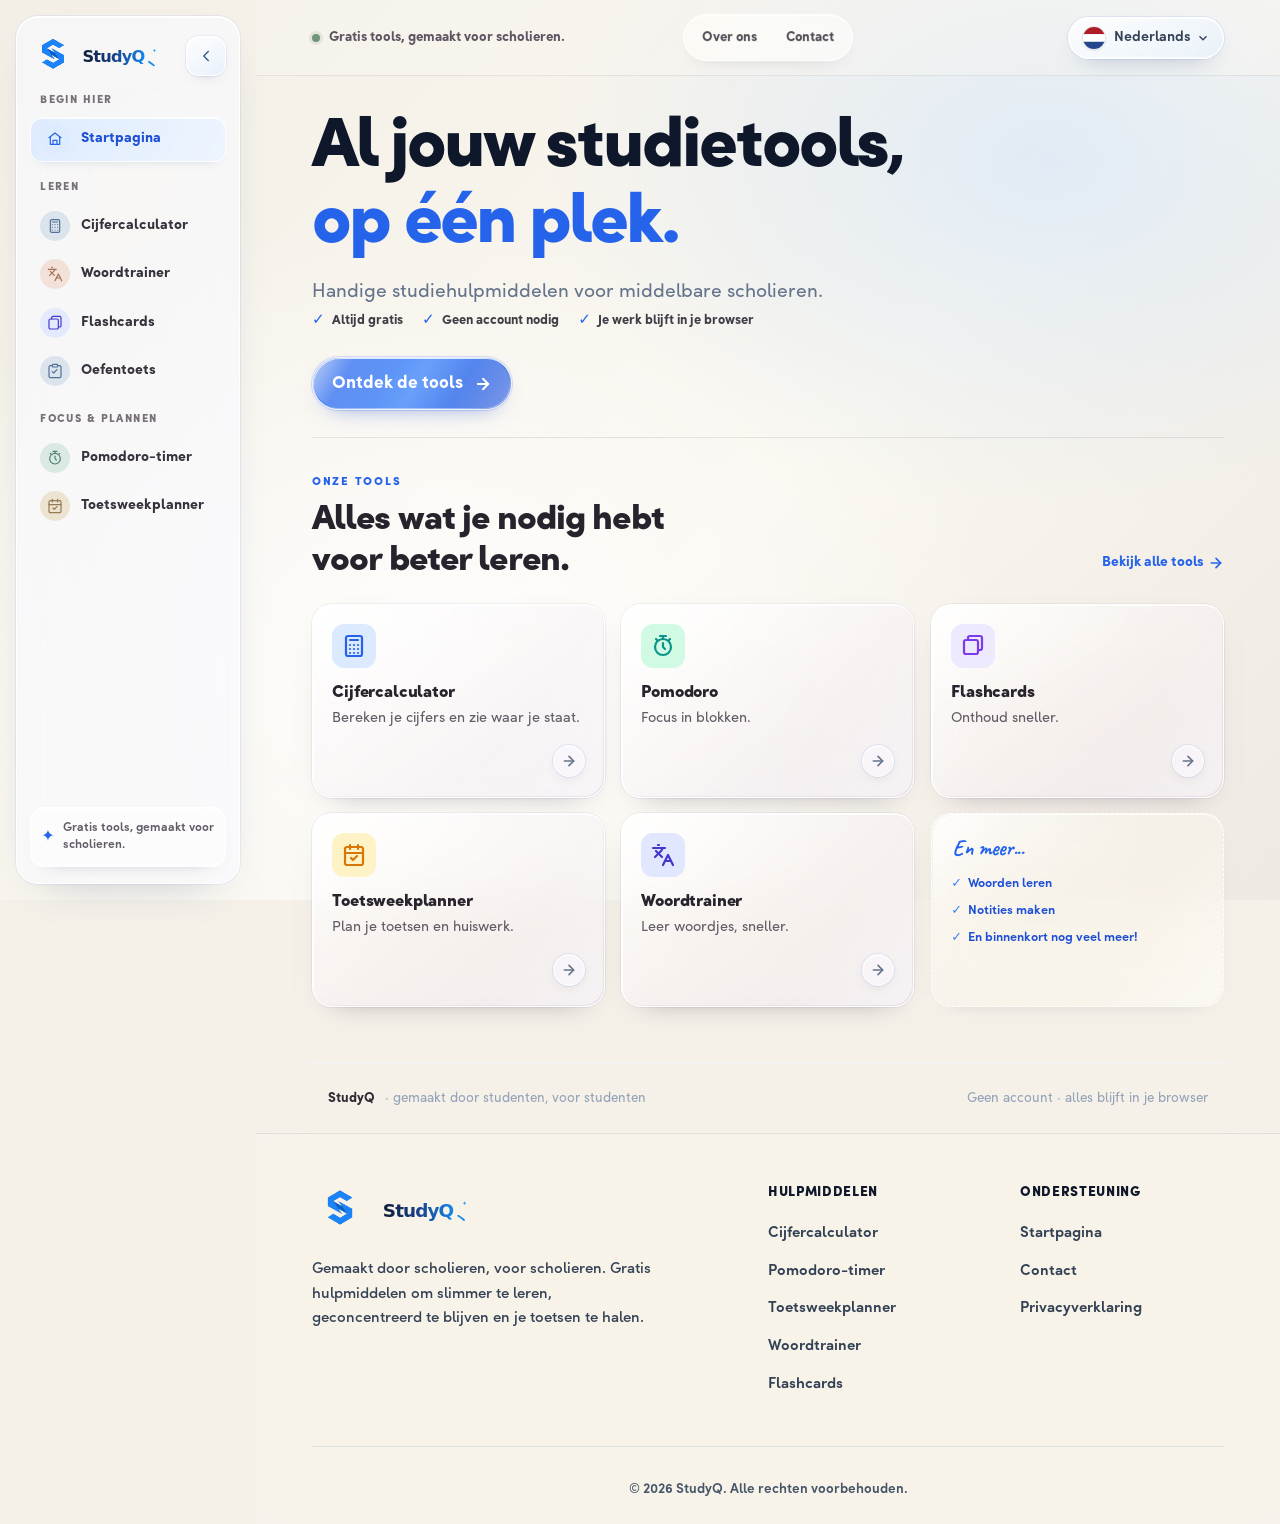
==== commit 6712edb1: "logo update" ====
--- a/index.html
+++ b/index.html
@@ -5,7 +5,7 @@
   <meta charset="UTF-8">
   <meta name="viewport" content="width=device-width, initial-scale=1.0">
   <title>Gratis studietools voor scholieren: cijfers, planning &amp; focus | StudyQ</title>
-  <link rel="stylesheet" href="footer.css">
+  <link rel="stylesheet" href="footer.css?v=2">
   <link rel="stylesheet" href="theme.css">
   <link rel="icon" type="image/png" href="favicon.png">
   <link rel="apple-touch-icon" href="favicon.png">
@@ -1725,10 +1725,10 @@
       .app-sidebar, .top-nav, .language-switcher, .tool-grid .tool-card { background: rgba(250, 247, 241, .96) !important; }
     }
   </style>
-  <link rel="stylesheet" href="site-navigation.css?v=13">
+  <link rel="stylesheet" href="site-navigation.css?v=14">
   <link rel="stylesheet" href="page-intro.css?v=5">
-  <link rel="stylesheet" href="site-ui-consistency.css?v=7">
-  <script src="js/site-navigation.js?v=7" defer></script>
+  <link rel="stylesheet" href="site-ui-consistency.css?v=8">
+  <script src="js/site-navigation.js?v=8" defer></script>
   <script src="page-intro.js?v=8" defer></script>
 <script type="application/ld+json">{"@context": "https://schema.org", "@type": "WebSite", "name": "StudyQ", "url": "https://studyq-nu.vercel.app/", "inLanguage": "nl-NL"}</script>
   </head>
@@ -1760,7 +1760,7 @@
         <span class="brand-mark" aria-hidden="true">
           <img src="logo/logo.png" width="56" height="56" alt="" decoding="async">
         </span>
-        <span class="brand-name brand-wordmark">Study<span class="brand-q">Q</span></span>
+        <span class="brand-name brand-wordmark"><img src="logo/studyq-wordmark.svg" alt="StudyQ" decoding="async"></span>
       </a>
 
       <nav class="sidebar-nav" aria-label="Study tools">
@@ -2348,7 +2348,7 @@
       <div class="footer-brand">
         <a href="" class="footer-logo">
           <img src="logo/logo.png" width="56" height="56" alt="" loading="lazy" decoding="async">
-          <span class="brand-wordmark">Study<span class="brand-q">Q</span></span>
+          <span class="brand-wordmark"><img src="logo/studyq-wordmark.svg" alt="StudyQ" loading="lazy" decoding="async"></span>
         </a>
         <p data-footer-i18n="description">Gemaakt door scholieren, voor scholieren. Gratis hulpmiddelen om slimmer te leren, geconcentreerd te blijven en je toetsen te halen.</p>
       </div>
--- a/footer.css
+++ b/footer.css
@@ -45,8 +45,8 @@
   transition:transform .35s cubic-bezier(.34,1.56,.64,1);
 }
 .footer-logo:hover { transform:scale(1.02); }
-.footer-logo img { width:56px; height:56px; object-fit:contain; transform:scale(1.8); transition:transform .35s cubic-bezier(.34,1.56,.64,1); }
-.footer-logo:hover img { transform:scale(2) rotate(-6deg); }
+.footer-logo > img { width:56px; height:56px; object-fit:contain; transform:scale(1.8); transition:transform .35s cubic-bezier(.34,1.56,.64,1); }
+.footer-logo:hover > img { transform:scale(2) rotate(-6deg); }
 .footer-logo span { color:#2563EB; }
 .footer-brand p { color:#334155; font-size:.95rem; font-weight:500; line-height:1.6; }
 .footer-links { display:contents; }
--- a/site-navigation.css
+++ b/site-navigation.css
@@ -111,7 +111,7 @@
   white-space: nowrap;
 }
 
-.site-sidebar-brand img {
+.site-sidebar-brand > img {
   display: block;
   width: 42px;
   height: 42px;
@@ -481,7 +481,7 @@
 
 @media (max-width: 760px) {
   .app-sidebar .brand-mark,
-  .site-sidebar-brand img {
+  .site-sidebar-brand > img {
     flex-basis: 36px !important;
     width: 36px !important;
     height: 36px !important;
--- a/site-ui-consistency.css
+++ b/site-ui-consistency.css
@@ -2,26 +2,35 @@
 .footer-logo .brand-wordmark,
 .site-sidebar-brand .brand-wordmark {
   display: inline-flex !important;
-  align-items: baseline !important;
+  align-items: center !important;
   gap: 0 !important;
   white-space: nowrap !important;
-  color: #142548 !important;
-  letter-spacing: -.055em !important;
-  line-height: 1 !important;
-}
-
-.brand .brand-wordmark .brand-q,
-.footer-logo .brand-wordmark .brand-q,
-.site-sidebar-brand .brand-wordmark .brand-q {
-  display: inline-block !important;
-  margin-left: -.015em !important;
-  padding-right: .035em;
-  background: linear-gradient(135deg, #60a5fa 0%, #2563eb 52%, #1d4ed8 100%);
-  background-clip: text;
-  -webkit-background-clip: text;
-  color: transparent !important;
-  -webkit-text-fill-color: transparent;
-  text-shadow: 0 2px 8px rgba(37, 99, 235, .18);
+  line-height: 0 !important;
+}
+
+.brand .brand-wordmark img,
+.site-sidebar-brand .brand-wordmark img {
+  display: block !important;
+  flex: 0 0 88px !important;
+  width: 88px !important;
+  height: auto !important;
+  max-width: none !important;
+  object-fit: contain !important;
+  transform: none !important;
+}
+
+.footer-logo .brand-wordmark img {
+  display: block !important;
+  flex: 0 0 100px !important;
+  width: 100px !important;
+  height: auto !important;
+  max-width: none !important;
+  object-fit: contain !important;
+  transform: none !important;
+}
+
+.top-bar .brand > .brand-wordmark {
+  margin-left: 0 !important;
 }
 
 .top-bar .brand {
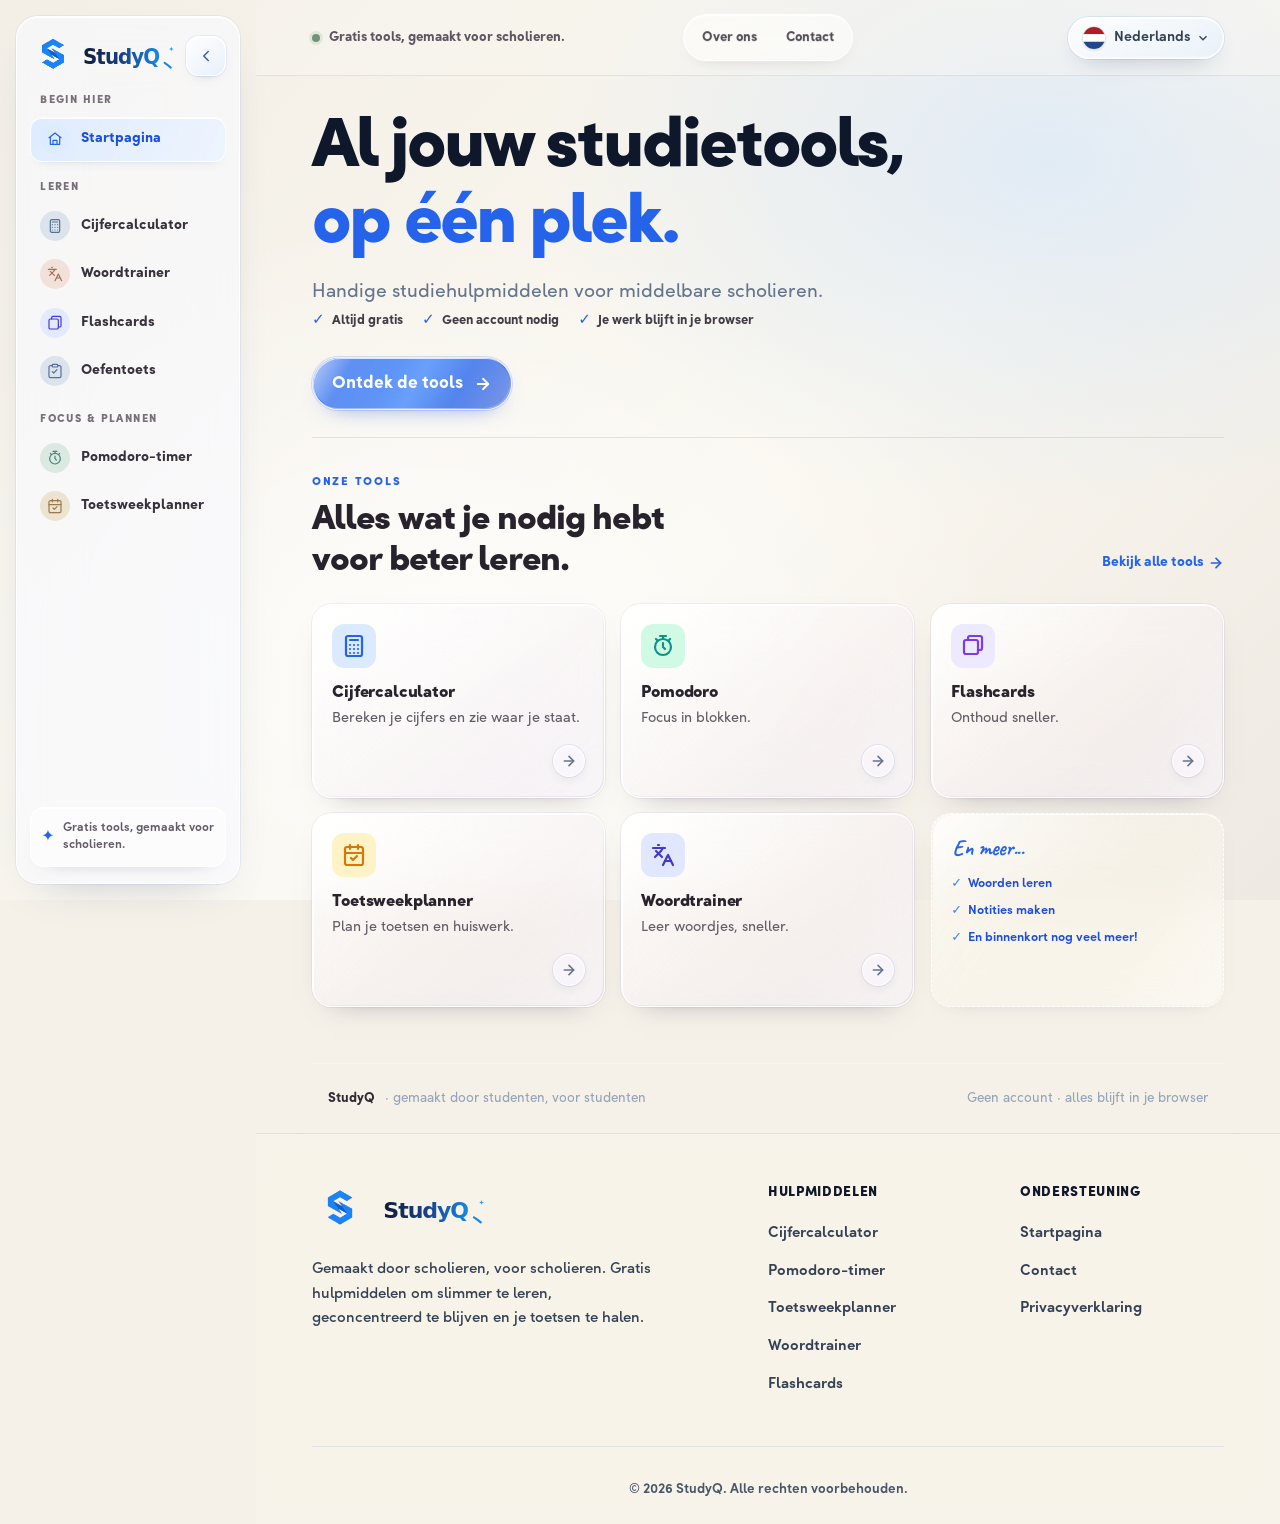
==== commit 0aa1c252: "logo" ====
--- a/index.html
+++ b/index.html
@@ -1727,7 +1727,7 @@
   </style>
   <link rel="stylesheet" href="site-navigation.css?v=14">
   <link rel="stylesheet" href="page-intro.css?v=5">
-  <link rel="stylesheet" href="site-ui-consistency.css?v=8">
+  <link rel="stylesheet" href="site-ui-consistency.css?v=9">
   <script src="js/site-navigation.js?v=8" defer></script>
   <script src="page-intro.js?v=8" defer></script>
 <script type="application/ld+json">{"@context": "https://schema.org", "@type": "WebSite", "name": "StudyQ", "url": "https://studyq-nu.vercel.app/", "inLanguage": "nl-NL"}</script>
--- a/site-ui-consistency.css
+++ b/site-ui-consistency.css
@@ -11,8 +11,8 @@
 .brand .brand-wordmark img,
 .site-sidebar-brand .brand-wordmark img {
   display: block !important;
-  flex: 0 0 88px !important;
-  width: 88px !important;
+  flex: 0 0 108px !important;
+  width: 108px !important;
   height: auto !important;
   max-width: none !important;
   object-fit: contain !important;
@@ -21,8 +21,8 @@
 
 .footer-logo .brand-wordmark img {
   display: block !important;
-  flex: 0 0 100px !important;
-  width: 100px !important;
+  flex: 0 0 120px !important;
+  width: 120px !important;
   height: auto !important;
   max-width: none !important;
   object-fit: contain !important;
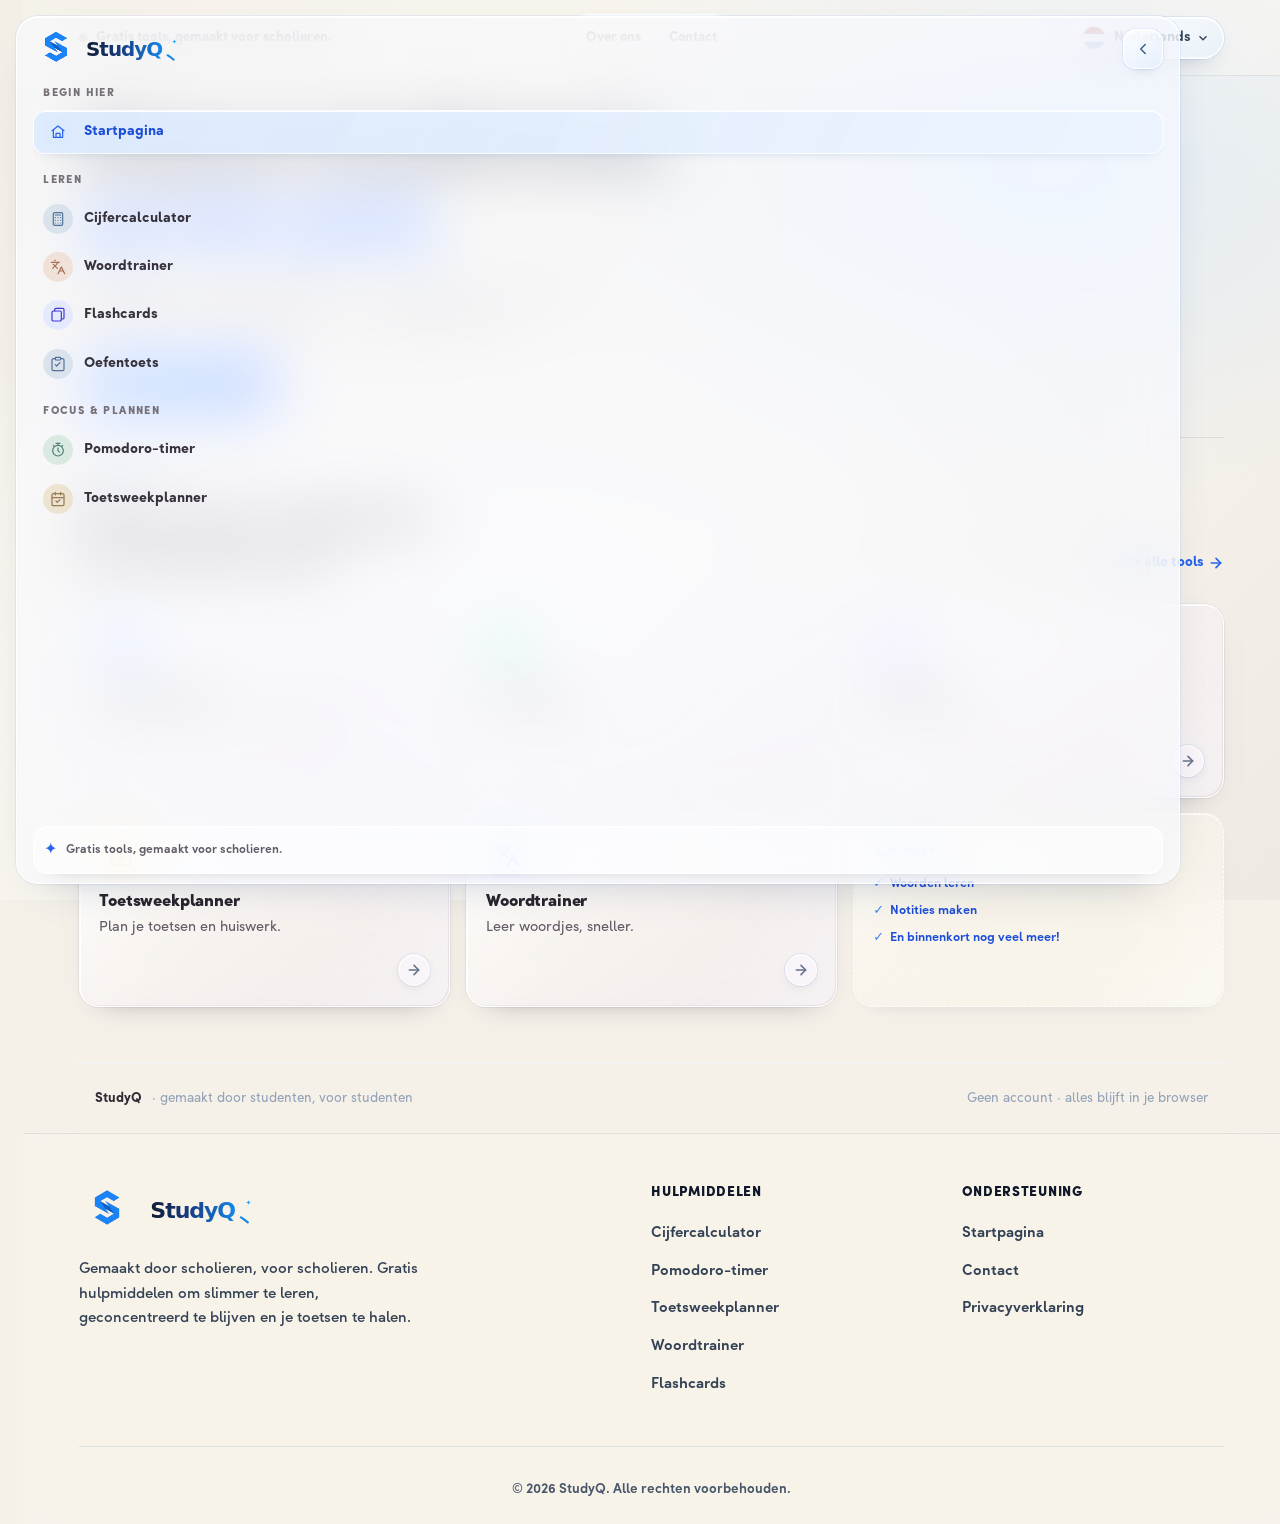
==== commit 2d584047: "SEO update" ====
--- a/index.html
+++ b/index.html
@@ -1727,7 +1727,7 @@
   </style>
   <link rel="stylesheet" href="site-navigation.css?v=14">
   <link rel="stylesheet" href="page-intro.css?v=5">
-  <link rel="stylesheet" href="site-ui-consistency.css?v=9">
+  <link rel="stylesheet" href="site-ui-consistency.css?v=10">
   <script src="js/site-navigation.js?v=8" defer></script>
   <script src="page-intro.js?v=8" defer></script>
 <script type="application/ld+json">{"@context": "https://schema.org", "@type": "WebSite", "name": "StudyQ", "url": "https://studyq-nu.vercel.app/", "inLanguage": "nl-NL"}</script>
@@ -1853,6 +1853,7 @@
         </div>
       </header>
 
+      <main>
       <section class="hero">
         <div class="hero-inner">
           <div class="hero-content">
@@ -1902,7 +1903,7 @@
             </svg>
 
             <!-- Main Illustration (No Glass) -->
-            <img class="hero-main-image" src="assets/homepage.png" alt="StudyQ-studietools op een laptop" width="1200" height="800" fetchpriority="high" decoding="async">
+            <img class="hero-main-image" src="assets/homepage.png" alt="Laptop, notitieboek en telefoon op een bureau" width="1200" height="800" fetchpriority="high" decoding="async">
             
             <!-- Floating Cards Wrappers -->
             <div class="float-wrapper calc">
@@ -2064,6 +2065,8 @@
           </div>
         </div>
       </section>
+
+      </main>
 
       <footer class="footer">
         <div class="footer-left">
--- a/site-ui-consistency.css
+++ b/site-ui-consistency.css
@@ -32,6 +32,35 @@
 .top-bar .brand > .brand-wordmark {
   margin-left: 0 !important;
 }
+
+.seo-guide {
+  width: min(920px, calc(100% - 2rem));
+  margin: clamp(2rem, 5vw, 4rem) auto;
+  padding: clamp(1.5rem, 4vw, 2.5rem);
+  border: 1px solid rgba(255, 255, 255, .92);
+  border-radius: 24px;
+  background: linear-gradient(145deg, rgba(255, 255, 255, .94), rgba(235, 243, 254, .78));
+  box-shadow: 0 18px 42px -32px rgba(36, 81, 140, .34), inset 0 1px 0 rgba(255, 255, 255, .96);
+  color: #334155;
+  font-family: 'Sofia Pro', system-ui, sans-serif;
+  font-size: 1rem;
+  line-height: 1.75;
+}
+
+.seo-guide h2,
+.seo-guide h3 {
+  color: #0f172a;
+  font-weight: 800;
+  letter-spacing: -.025em;
+  line-height: 1.25;
+}
+
+.seo-guide h2 { margin: 0 0 .8rem; font-size: clamp(1.35rem, 3vw, 1.8rem); }
+.seo-guide h3 { margin: 1.5rem 0 .5rem; font-size: 1.15rem; }
+.seo-guide p { margin: .55rem 0; }
+.seo-guide a { color: #1d4ed8; font-weight: 700; text-decoration-thickness: 1px; text-underline-offset: 3px; }
+.seo-guide a:hover { color: #1e40af; }
+.seo-guide .seo-related { display: flex; flex-wrap: wrap; align-items: baseline; gap: .35rem .8rem; margin-top: 1.25rem; }
 
 .top-bar .brand {
   gap: .65rem !important;
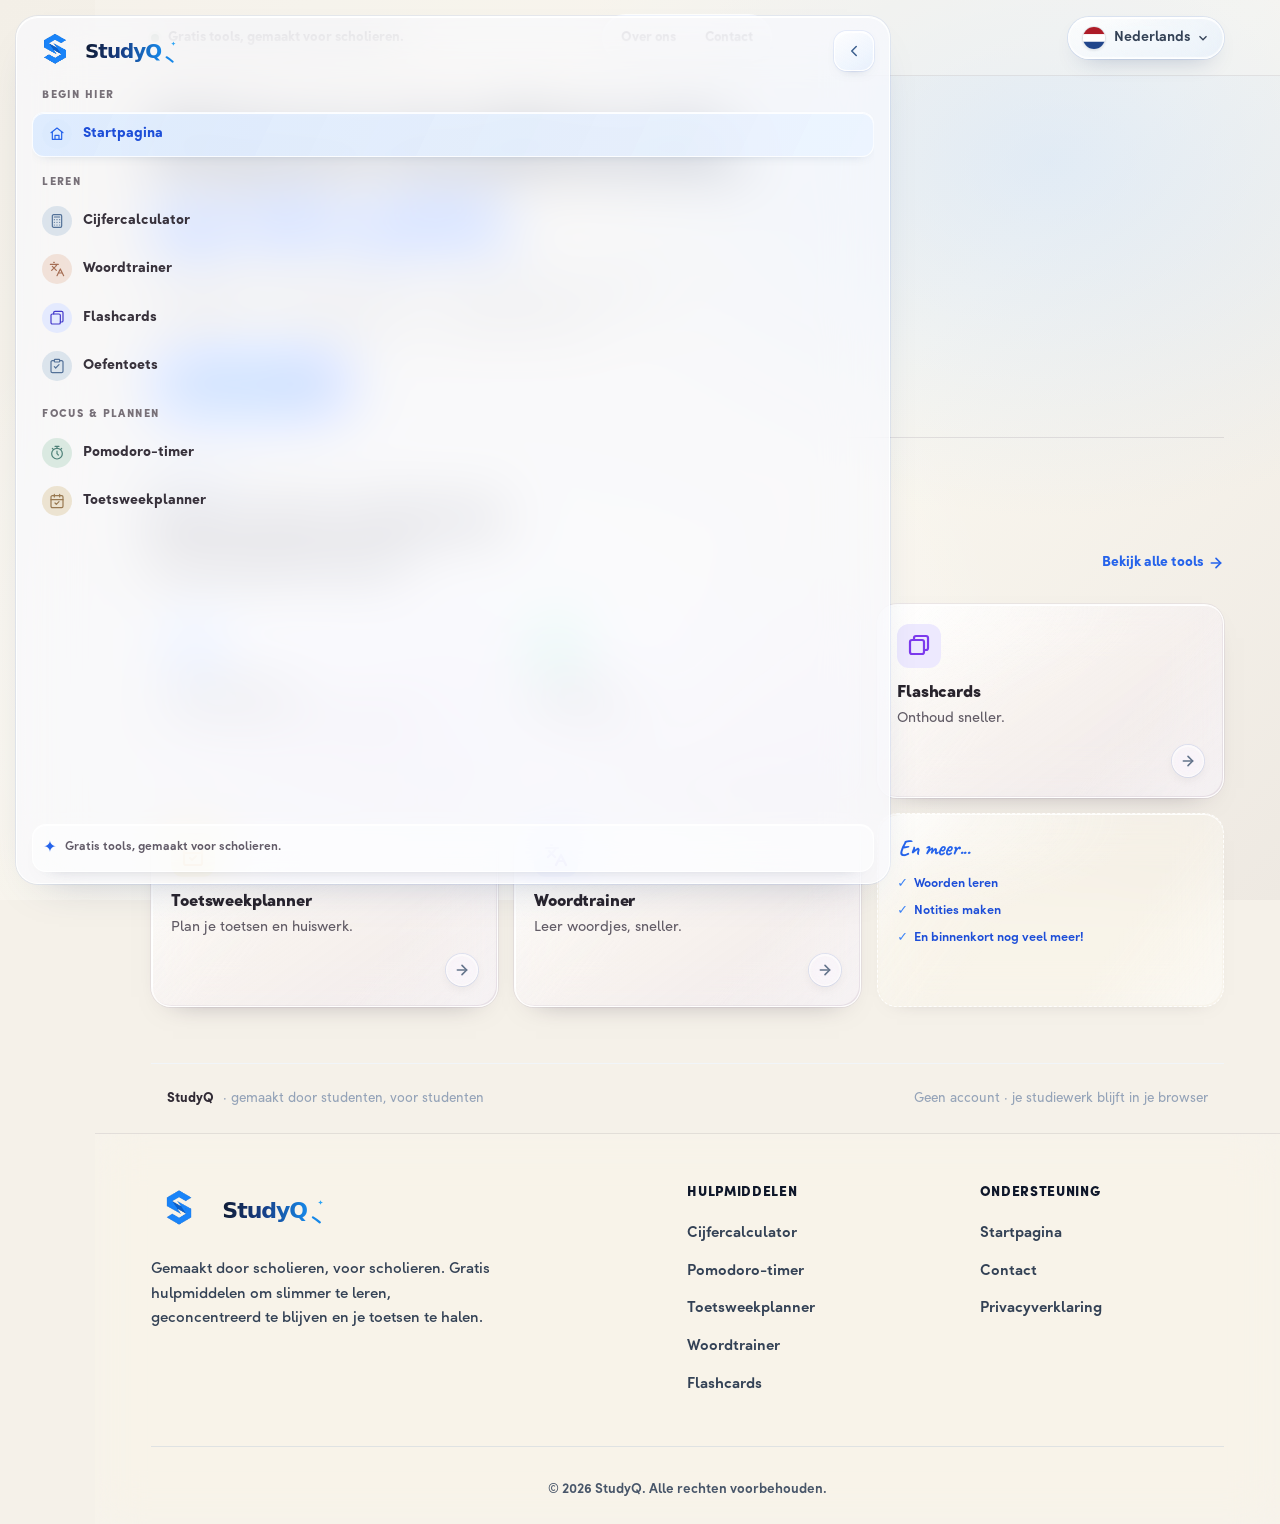
==== commit 7819831c: "Umami tracker" ====
--- a/index.html
+++ b/index.html
@@ -1731,7 +1731,8 @@
   <script src="js/site-navigation.js?v=8" defer></script>
   <script src="page-intro.js?v=8" defer></script>
 <script type="application/ld+json">{"@context": "https://schema.org", "@type": "WebSite", "name": "StudyQ", "url": "https://studyq-nu.vercel.app/", "inLanguage": "nl-NL"}</script>
-  </head>
+    <script defer src="https://cloud.umami.is/script.js" data-website-id="65d3feef-2f1d-4dad-abba-fdacd65f6cae" data-domains="studyq-nu.vercel.app" data-exclude-search="true" data-exclude-hash="true" data-do-not-track="true"></script>
+</head>
 <body>
   <!-- Hidden SVG for Liquid Glass Filter -->
   <svg class="liquid-glass-filter" aria-hidden="true">
@@ -2074,7 +2075,7 @@
           <span data-i18n="footer.madeBy">· made by students, for students</span>
         </div>
         <div class="footer-right">
-          <span data-i18n="footer.note">No account · everything stays in your browser</span>
+          <span data-i18n="footer.note">No account · your study work stays in your browser</span>
         </div>
       </footer>
 
@@ -2187,7 +2188,7 @@
           "tools.more3": "And much more coming soon!",
           "footer.made": "StudyQ",
           "footer.madeBy": "· made by students, for students",
-          "footer.note": "No account · everything stays in your browser"
+          "footer.note": "No account · your study work stays in your browser"
         },
         nl: {
           "meta.description": "Slimmer leren met gratis studietools voor middelbare scholieren: bereken je cijfers, maak een studieplanning, oefen woordjes en focus met de Pomodoro-timer.",
@@ -2247,7 +2248,7 @@
           "tools.more3": "En binnenkort nog veel meer!",
           "footer.made": "StudyQ",
           "footer.madeBy": "· gemaakt door studenten, voor studenten",
-          "footer.note": "Geen account · alles blijft in je browser"
+          "footer.note": "Geen account · je studiewerk blijft in je browser"
         }
       };
 
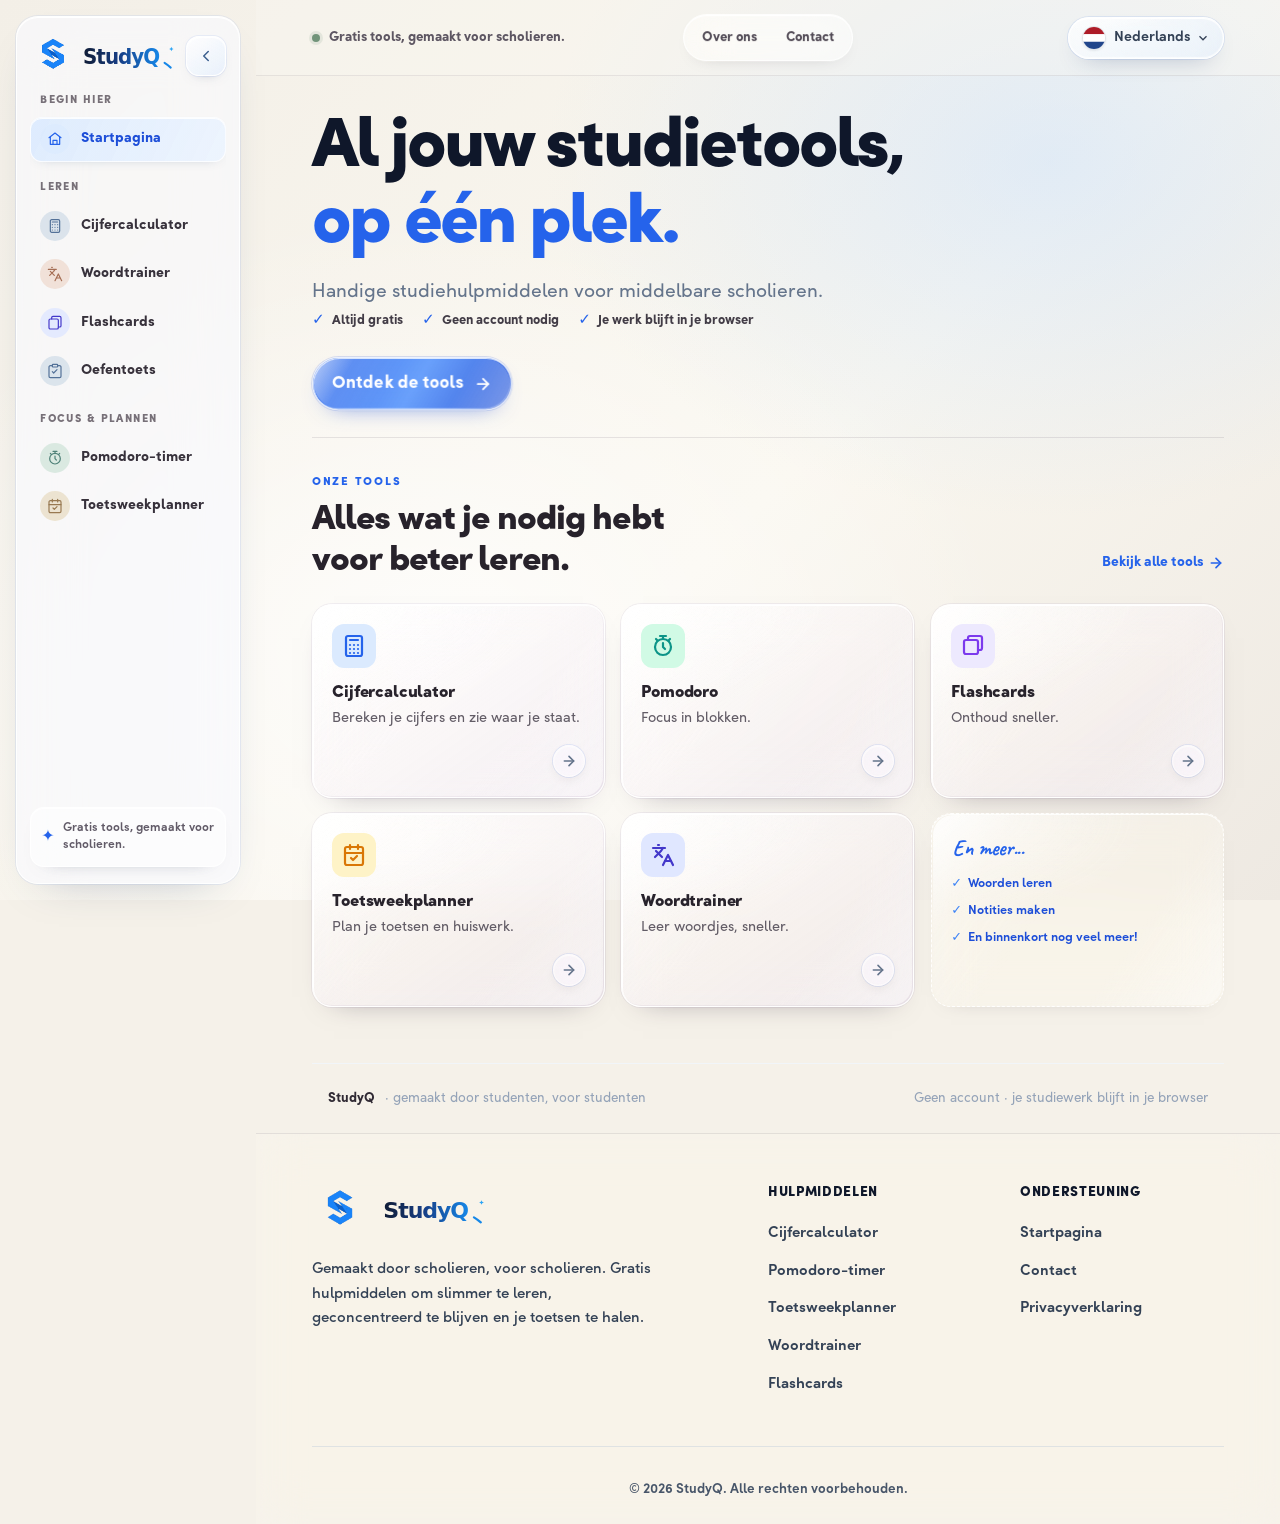
==== commit 5332b685: "Umami update" ====
--- a/index.html
+++ b/index.html
@@ -1731,7 +1731,7 @@
   <script src="js/site-navigation.js?v=8" defer></script>
   <script src="page-intro.js?v=8" defer></script>
 <script type="application/ld+json">{"@context": "https://schema.org", "@type": "WebSite", "name": "StudyQ", "url": "https://studyq-nu.vercel.app/", "inLanguage": "nl-NL"}</script>
-    <script defer src="https://cloud.umami.is/script.js" data-website-id="65d3feef-2f1d-4dad-abba-fdacd65f6cae" data-domains="studyq-nu.vercel.app" data-exclude-search="true" data-exclude-hash="true" data-do-not-track="true"></script>
+    <script defer src="/stats/script.js" data-website-id="65d3feef-2f1d-4dad-abba-fdacd65f6cae" data-host-url="/stats" data-exclude-search="true" data-exclude-hash="true" data-do-not-track="true"></script>
 </head>
 <body>
   <!-- Hidden SVG for Liquid Glass Filter -->
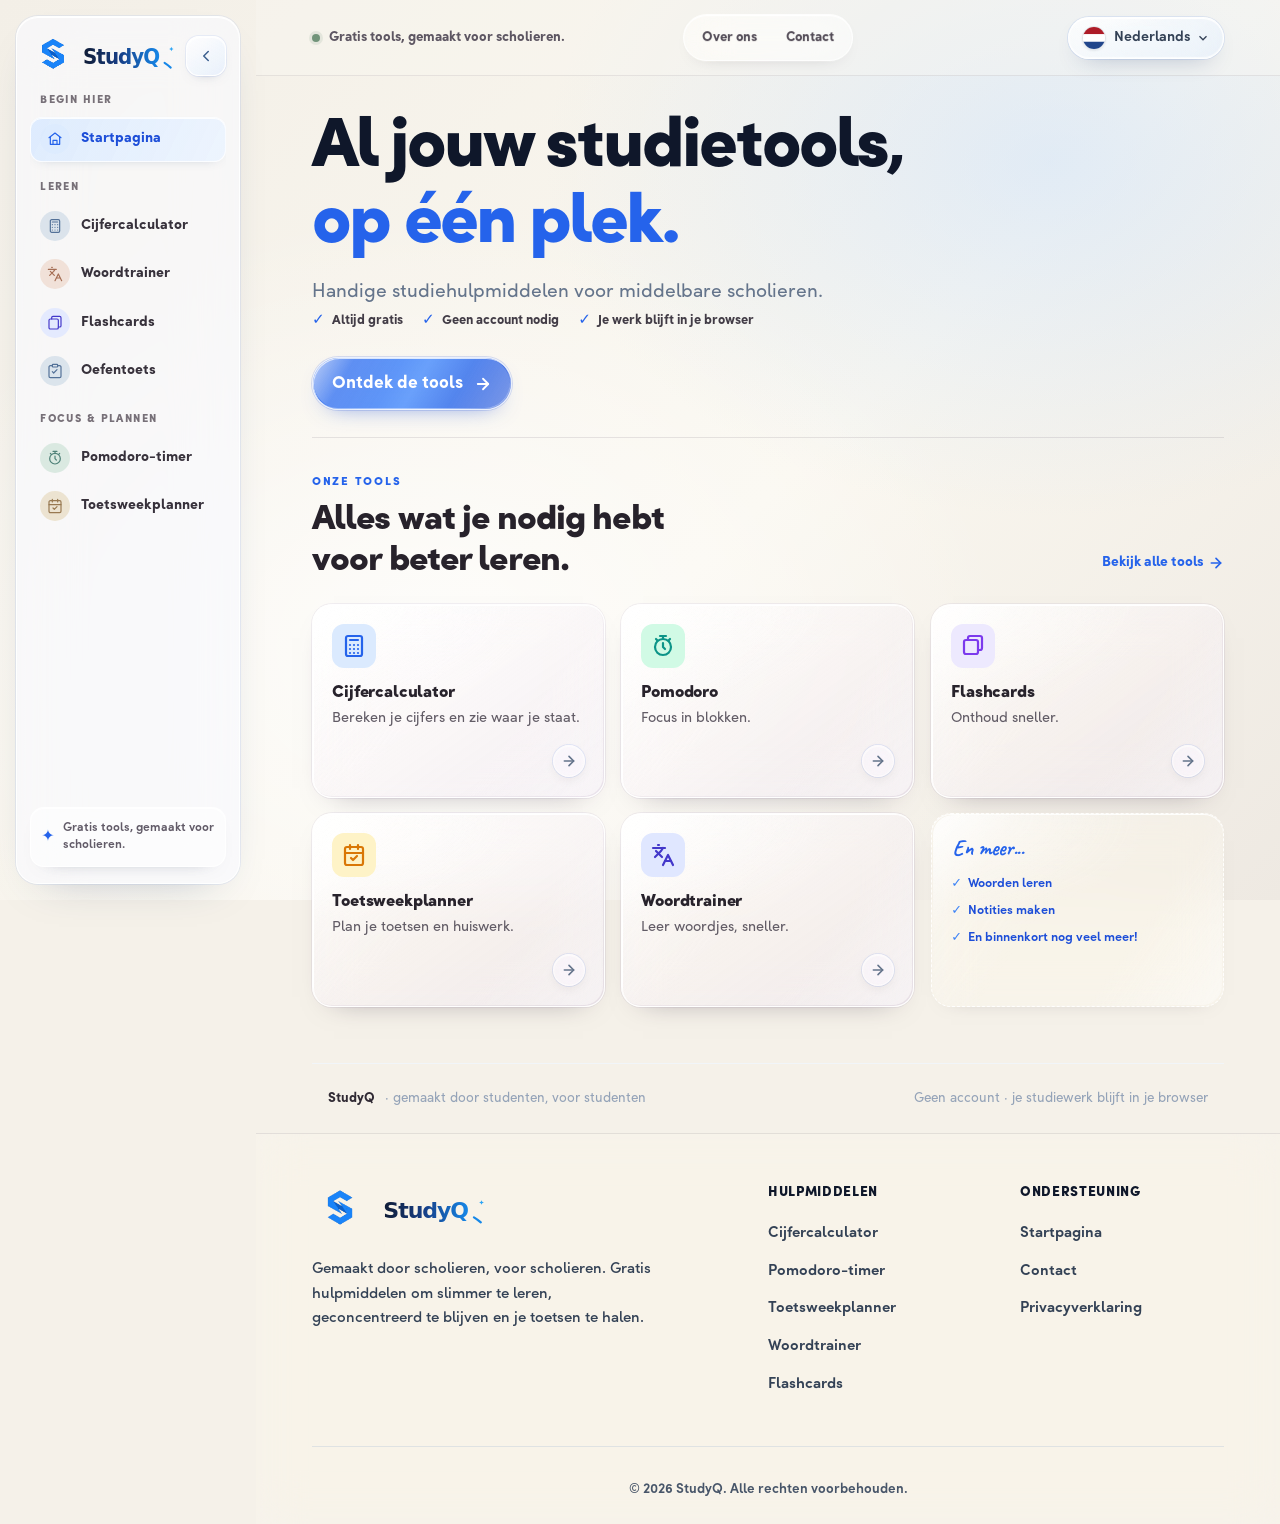
==== commit 2b27c5d0: "Update" ====
--- a/index.html
+++ b/index.html
@@ -1727,7 +1727,7 @@
   </style>
   <link rel="stylesheet" href="site-navigation.css?v=14">
   <link rel="stylesheet" href="page-intro.css?v=5">
-  <link rel="stylesheet" href="site-ui-consistency.css?v=10">
+  <link rel="stylesheet" href="site-ui-consistency.css?v=11">
   <script src="js/site-navigation.js?v=8" defer></script>
   <script src="page-intro.js?v=8" defer></script>
 <script type="application/ld+json">{"@context": "https://schema.org", "@type": "WebSite", "name": "StudyQ", "url": "https://studyq-nu.vercel.app/", "inLanguage": "nl-NL"}</script>
--- a/site-ui-consistency.css
+++ b/site-ui-consistency.css
@@ -227,3 +227,200 @@
     height: 36px !important;
   }
 }
+
+/* Mobile layout baseline shared by every page. */
+@media (max-width: 760px) {
+  html,
+  body {
+    max-width: 100%;
+    overflow-x: clip;
+    -webkit-text-size-adjust: 100%;
+  }
+
+  body {
+    padding-left: 0 !important;
+    padding-right: 0 !important;
+    padding-bottom: env(safe-area-inset-bottom, 0px);
+  }
+
+  .shell,
+  .wrapper,
+  .page,
+  main,
+  .page-content,
+  .content,
+  .container {
+    box-sizing: border-box;
+    min-width: 0;
+    max-width: 100%;
+  }
+
+  .shell,
+  .wrapper {
+    width: 100% !important;
+    padding-left: max(.75rem, env(safe-area-inset-left, 0px)) !important;
+    padding-right: max(.75rem, env(safe-area-inset-right, 0px)) !important;
+  }
+
+  .page,
+  .wrapper > .page,
+  body > .wrapper > .page {
+    width: 100% !important;
+    margin-left: auto !important;
+    margin-right: auto !important;
+  }
+
+  img,
+  video,
+  canvas,
+  iframe {
+    max-width: 100%;
+  }
+
+  pre,
+  code,
+  .table-wrap,
+  .table-container {
+    max-width: 100%;
+    overflow-x: auto;
+    -webkit-overflow-scrolling: touch;
+  }
+
+  input,
+  select,
+  textarea,
+  button {
+    font: inherit;
+  }
+
+  input,
+  select,
+  textarea {
+    max-width: 100%;
+  }
+
+  button,
+  [role="button"],
+  input[type="button"],
+  input[type="submit"],
+  input[type="reset"] {
+    touch-action: manipulation;
+  }
+
+  button,
+  [role="button"],
+  .btn,
+  .pt-btn,
+  .site-sidebar-link,
+  .app-sidebar .sidebar-link,
+  .modal-tab,
+  .pt-tab,
+  .tab-btn {
+    min-height: 44px;
+  }
+
+  .site-sidebar-link,
+  .app-sidebar .sidebar-link {
+    scroll-snap-align: start;
+  }
+
+  .site-sidebar-nav,
+  .app-sidebar .sidebar-nav {
+    scroll-snap-type: x proximity;
+    scrollbar-width: none;
+  }
+
+  .site-sidebar-nav::-webkit-scrollbar,
+  .app-sidebar .sidebar-nav::-webkit-scrollbar {
+    display: none;
+  }
+
+  .ai-content,
+  .ai-message-content,
+  .privacy-content,
+  .table-scroll {
+    max-width: 100%;
+    overflow-x: auto;
+    -webkit-overflow-scrolling: touch;
+  }
+
+  .modal-backdrop,
+  .modal-overlay,
+  .dialog-backdrop {
+    box-sizing: border-box;
+    padding: max(.5rem, env(safe-area-inset-top, 0px))
+      max(.5rem, env(safe-area-inset-right, 0px))
+      max(.5rem, env(safe-area-inset-bottom, 0px))
+      max(.5rem, env(safe-area-inset-left, 0px));
+  }
+
+  .modal-backdrop > .modal,
+  .modal-overlay > .modal,
+  .dialog-backdrop > .modal {
+    box-sizing: border-box;
+    width: min(100%, 40rem);
+    max-height: calc(100dvh - 1rem - env(safe-area-inset-top, 0px) - env(safe-area-inset-bottom, 0px));
+    overflow-y: auto;
+    overscroll-behavior: contain;
+    -webkit-overflow-scrolling: touch;
+  }
+}
+
+@media (max-width: 560px) {
+  html {
+    scroll-padding-top: .75rem;
+  }
+
+  body {
+    font-size: 16px;
+  }
+
+  .page,
+  .wrapper > .page,
+  body > .wrapper > .page {
+    padding: 1.15rem .9rem 1.25rem !important;
+    border-radius: 18px !important;
+  }
+
+  .top-bar {
+    gap: .75rem !important;
+    margin-bottom: 1.35rem !important;
+  }
+
+  .top-bar .brand .brand-wordmark img {
+    width: 96px !important;
+    flex-basis: 96px !important;
+  }
+
+  .field-row,
+  .form-row {
+    grid-template-columns: minmax(0, 1fr) !important;
+  }
+
+  input:not([type="checkbox"]):not([type="radio"]):not([type="range"]),
+  select,
+  textarea {
+    font-size: 16px !important;
+  }
+
+  .modal-footer {
+    gap: .5rem;
+  }
+
+  .modal-footer > button,
+  .modal-footer > .btn {
+    min-height: 44px;
+  }
+
+  .site-sidebar-link,
+  .app-sidebar .sidebar-link {
+    padding-left: .55rem;
+    padding-right: .55rem;
+  }
+
+  .site-footer {
+    width: calc(100% - 1.5rem);
+    padding: 2rem 1rem 1.25rem;
+    border-radius: 20px 20px 0 0;
+  }
+}
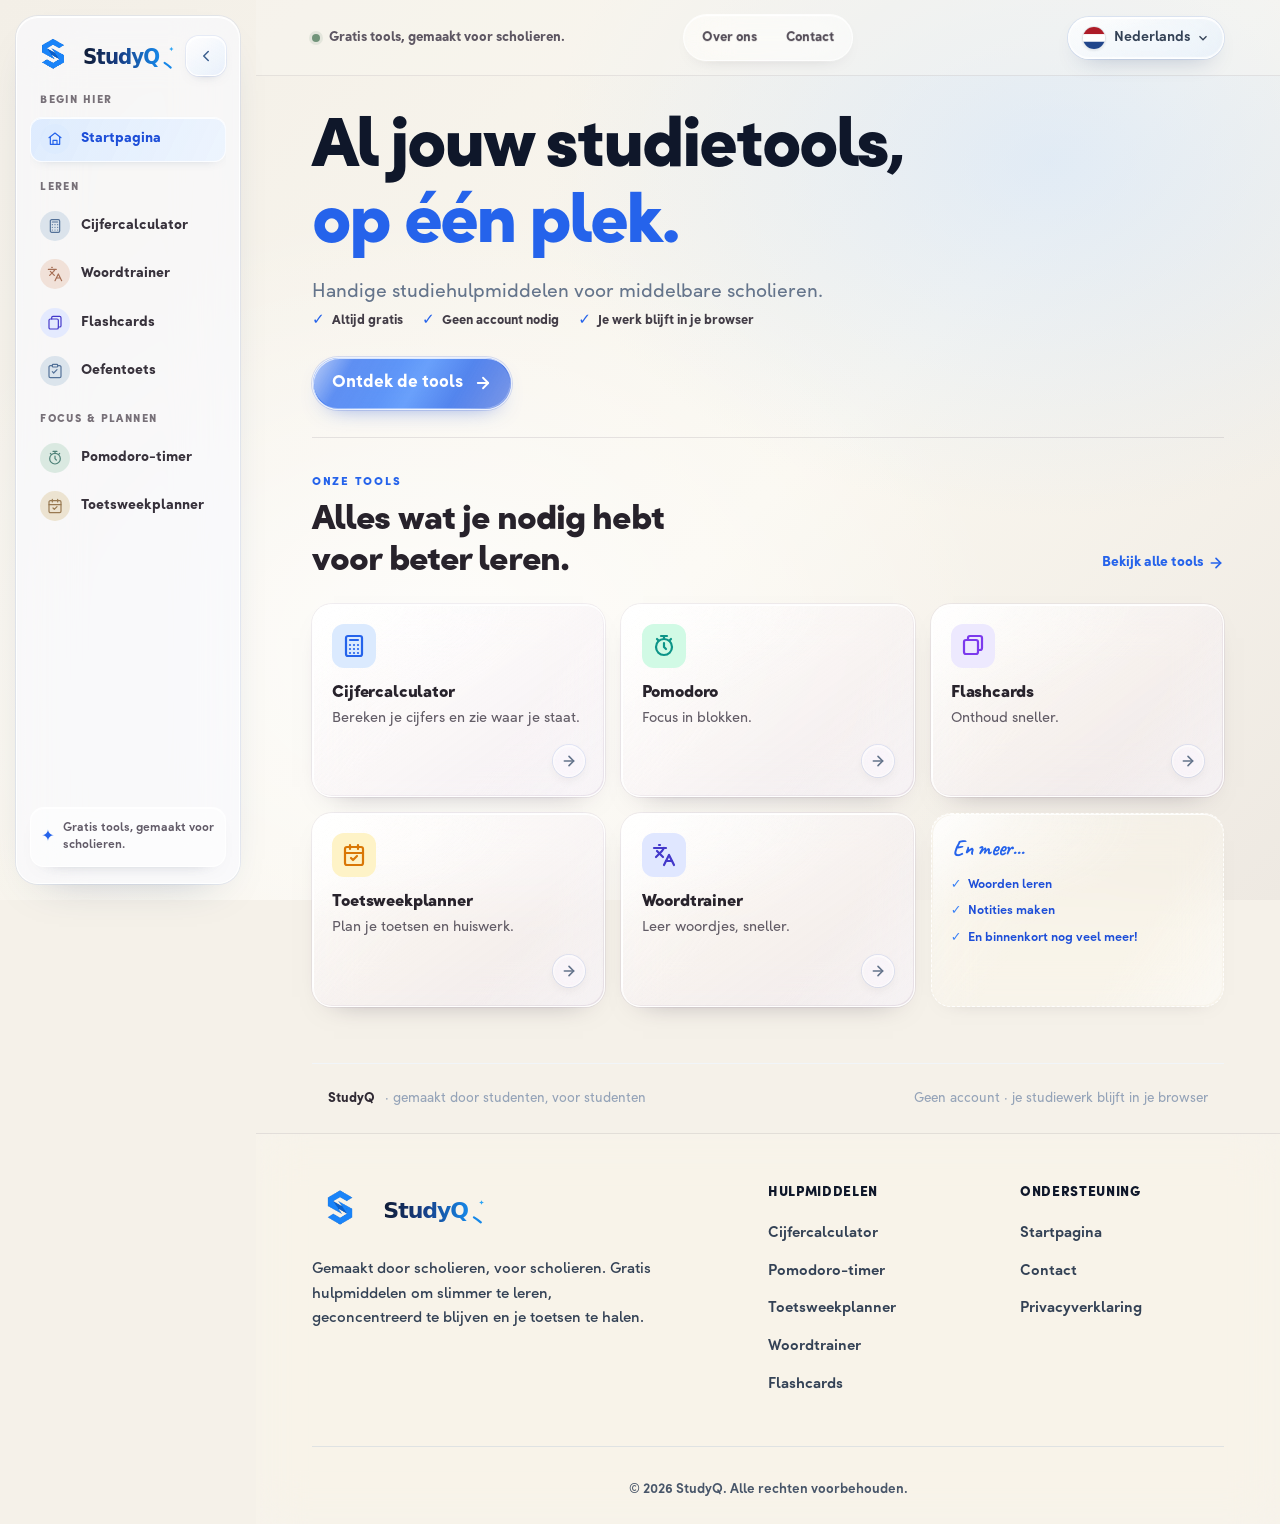
==== commit 65626c87: "Privacy update" ====
--- a/index.html
+++ b/index.html
@@ -1731,7 +1731,7 @@
   <script src="js/site-navigation.js?v=8" defer></script>
   <script src="page-intro.js?v=8" defer></script>
 <script type="application/ld+json">{"@context": "https://schema.org", "@type": "WebSite", "name": "StudyQ", "url": "https://studyq-nu.vercel.app/", "inLanguage": "nl-NL"}</script>
-    <script defer src="/stats/script.js" data-website-id="65d3feef-2f1d-4dad-abba-fdacd65f6cae" data-host-url="/stats" data-exclude-search="true" data-exclude-hash="true" data-do-not-track="true"></script>
+  <script defer src="/stats/script.js" data-website-id="65d3feef-2f1d-4dad-abba-fdacd65f6cae" data-host-url="/stats" data-exclude-search="true" data-exclude-hash="true" data-do-not-track="true"></script>
 </head>
 <body>
   <!-- Hidden SVG for Liquid Glass Filter -->
@@ -1876,7 +1876,7 @@
             <div class="hero-perks" aria-label="StudyQ benefits">
               <span><i aria-hidden="true">✓</i><span data-i18n="perks.free">Always free</span></span>
               <span><i aria-hidden="true">✓</i><span data-i18n="perks.account">No account needed</span></span>
-              <span><i aria-hidden="true">✓</i><span data-i18n="perks.private">Your work stays in your browser</span></span>
+              <span><i aria-hidden="true">✓</i><span data-i18n="perks.private">Tools for your study routine</span></span>
             </div>
 
             <a href="#tools" class="hero-cta">
@@ -2075,7 +2075,7 @@
           <span data-i18n="footer.madeBy">· made by students, for students</span>
         </div>
         <div class="footer-right">
-          <span data-i18n="footer.note">No account · your study work stays in your browser</span>
+          <span data-i18n="footer.note">Free tools · no account needed</span>
         </div>
       </footer>
 
@@ -2086,9 +2086,23 @@
     (function() {
       "use strict";
 
-      const SCROLL_KEY = 'homepageScrollPos';
-      const FROM_TOOL_KEY = 'homepageReturningFromTool';
+      const SCROLL_KEY = 'StudyQ-homepage-scroll-pos';
+      const FROM_TOOL_KEY = 'StudyQ-homepage-returning-from-tool';
+      const LEGACY_SCROLL_KEY = 'homepageScrollPos';
+      const LEGACY_FROM_TOOL_KEY = 'homepageReturningFromTool';
       const MAX_AGE_MS = 30 * 60 * 1000;
+
+      // Migrate the old unprefixed navigation keys without touching other site data.
+      try {
+        if (sessionStorage.getItem(SCROLL_KEY) === null && sessionStorage.getItem(LEGACY_SCROLL_KEY) !== null) {
+          sessionStorage.setItem(SCROLL_KEY, sessionStorage.getItem(LEGACY_SCROLL_KEY));
+        }
+        if (sessionStorage.getItem(FROM_TOOL_KEY) === null && sessionStorage.getItem(LEGACY_FROM_TOOL_KEY) !== null) {
+          sessionStorage.setItem(FROM_TOOL_KEY, sessionStorage.getItem(LEGACY_FROM_TOOL_KEY));
+        }
+        sessionStorage.removeItem(LEGACY_SCROLL_KEY);
+        sessionStorage.removeItem(LEGACY_FROM_TOOL_KEY);
+      } catch (e) {}
 
       function saveHomeScrollPos() {
         try {
@@ -2139,7 +2153,7 @@
           "sidebar.note": "Free tools, made for students.",
           "perks.free": "Always free",
           "perks.account": "No account needed",
-          "perks.private": "Your work stays in your browser",
+          "perks.private": "Tools for your study routine",
           "nav.language": "Language",
           "language.english": "English",
           "language.dutch": "Dutch",
@@ -2188,7 +2202,7 @@
           "tools.more3": "And much more coming soon!",
           "footer.made": "StudyQ",
           "footer.madeBy": "· made by students, for students",
-          "footer.note": "No account · your study work stays in your browser"
+          "footer.note": "Free tools · no account needed"
         },
         nl: {
           "meta.description": "Slimmer leren met gratis studietools voor middelbare scholieren: bereken je cijfers, maak een studieplanning, oefen woordjes en focus met de Pomodoro-timer.",
@@ -2378,5 +2392,8 @@
     </div>
   </footer>
   <script src="js/footer-i18n.js"></script>
+
+  
+  
 </body>
 </html>
--- a/animations.css
+++ b/animations.css
@@ -49,14 +49,35 @@
 /* ============================================================
    1. GLOBAL TRANSITION BASELINE
    ============================================================ */
-*,
-*::before,
-*::after {
-  transition-property:
-    transform, opacity, box-shadow, border-color,
-    background-color, color, text-shadow, filter !important;
-  transition-duration: var(--dur-hover) !important;
-  transition-timing-function: var(--ease-fluid) !important;
+/* Keep transitions opt-in: applying opacity/transform transitions to every
+   node can create unnecessary compositing work on long-form pages. */
+.tool-card,
+.test-card,
+.plan-card,
+.study-card,
+.timer-card,
+.done-card,
+.setup-card,
+.quick-add-card,
+.result-card,
+.example-card,
+.comparison-card,
+.btn,
+.btn-primary,
+.btn-secondary,
+.btn-ghost,
+.back-link,
+.site-sidebar-link,
+.site-sidebar-toggle,
+.footer-col a {
+  transition: transform var(--dur-hover) var(--ease-fluid),
+    opacity var(--dur-hover) var(--ease-fluid),
+    box-shadow var(--dur-hover) var(--ease-fluid),
+    border-color var(--dur-hover) var(--ease-fluid),
+    background-color var(--dur-hover) var(--ease-fluid),
+    color var(--dur-hover) var(--ease-fluid),
+    text-shadow var(--dur-hover) var(--ease-fluid),
+    filter var(--dur-hover) var(--ease-fluid);
 }
 
 /* Non-visual elements get no transition */
@@ -192,7 +213,6 @@
   transform: translateZ(0);
   backface-visibility: hidden;
   -webkit-backface-visibility: hidden;
-  will-change: transform, box-shadow, opacity;
 }
 
 /* ============================================================
@@ -1327,4 +1347,4 @@
     transition-duration: 0.01ms !important;
     scroll-behavior: auto !important;
   }
-}+}
--- a/page-intro.css
+++ b/page-intro.css
@@ -22,3 +22,6 @@
   transform: translate3d(0, 30px, 0) scale(.96);
   filter: blur(5px);
 }
+
+/* Intro effects only apply inside the shared .page layout. Pages without that
+   wrapper are intentionally excluded and stay fully visible. */
--- a/site-ui-consistency.css
+++ b/site-ui-consistency.css
@@ -337,7 +337,6 @@
 
   .ai-content,
   .ai-message-content,
-  .privacy-content,
   .table-scroll {
     max-width: 100%;
     overflow-x: auto;
